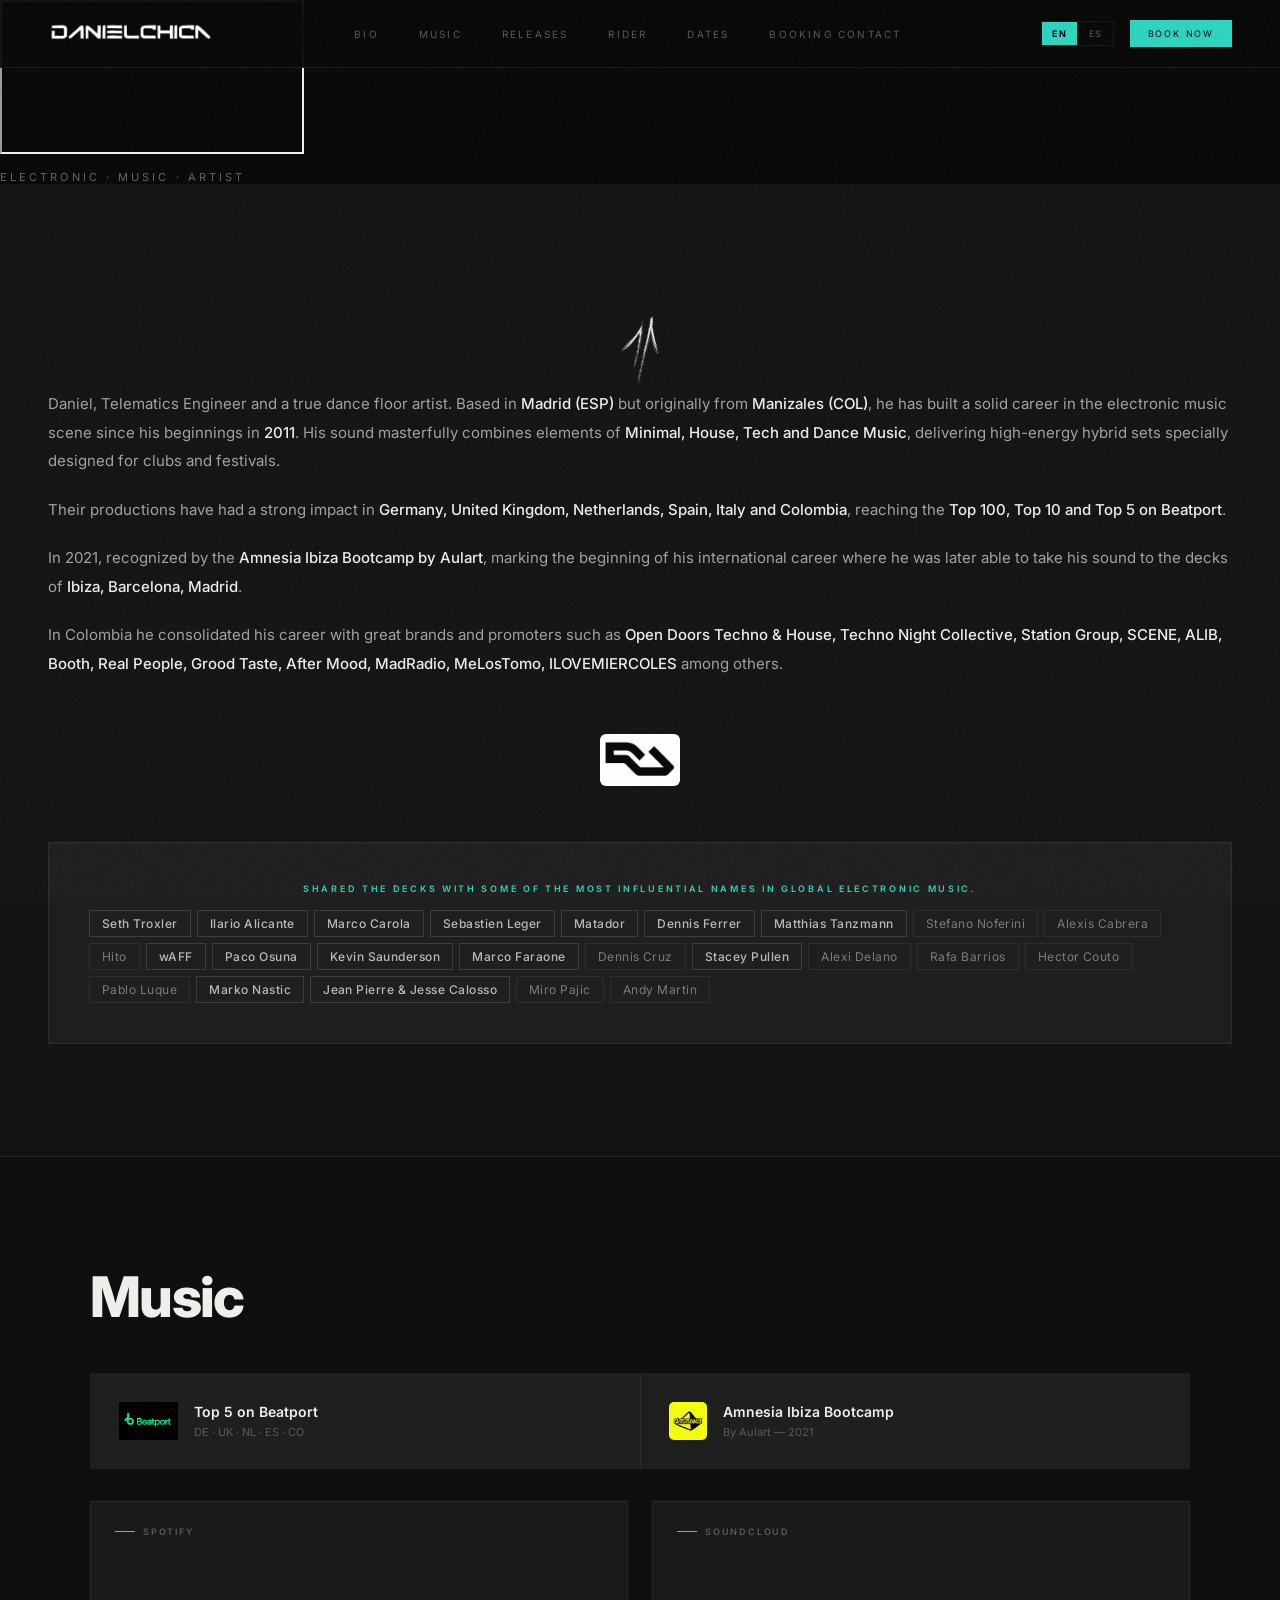
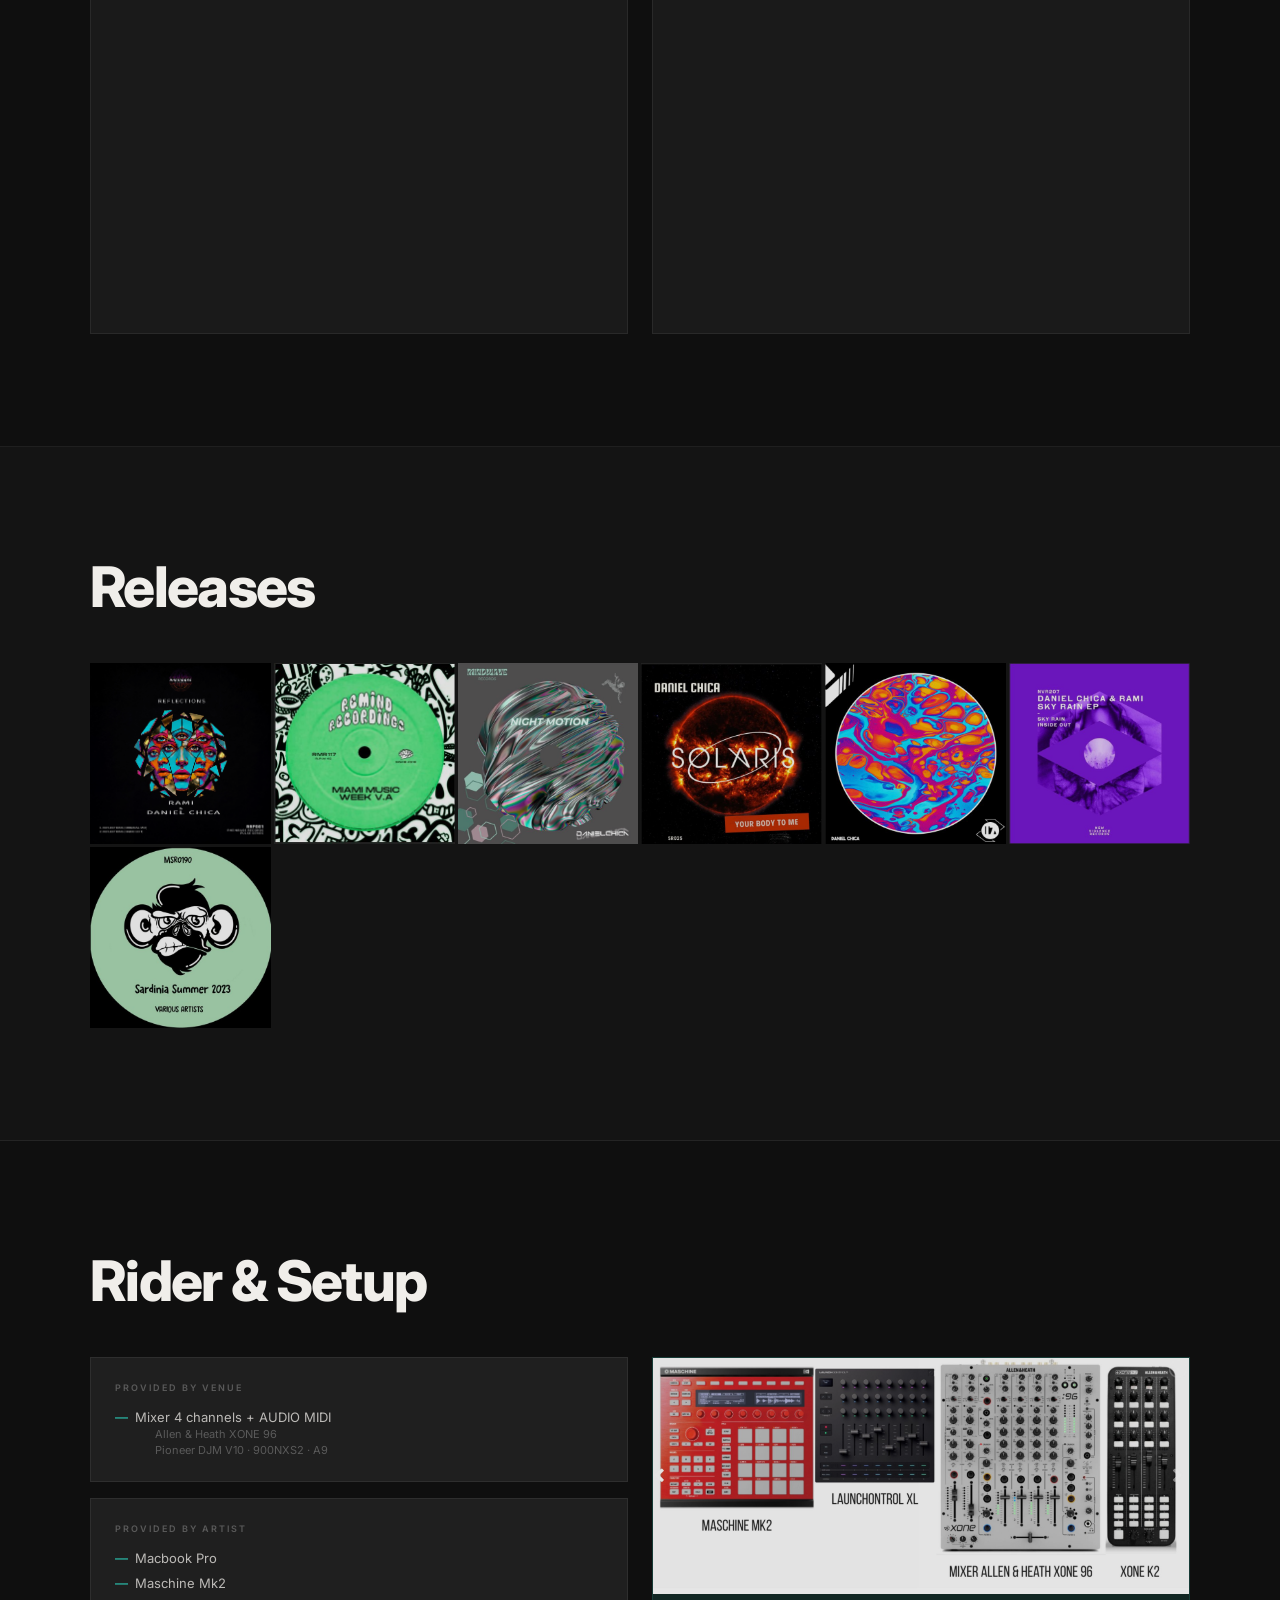
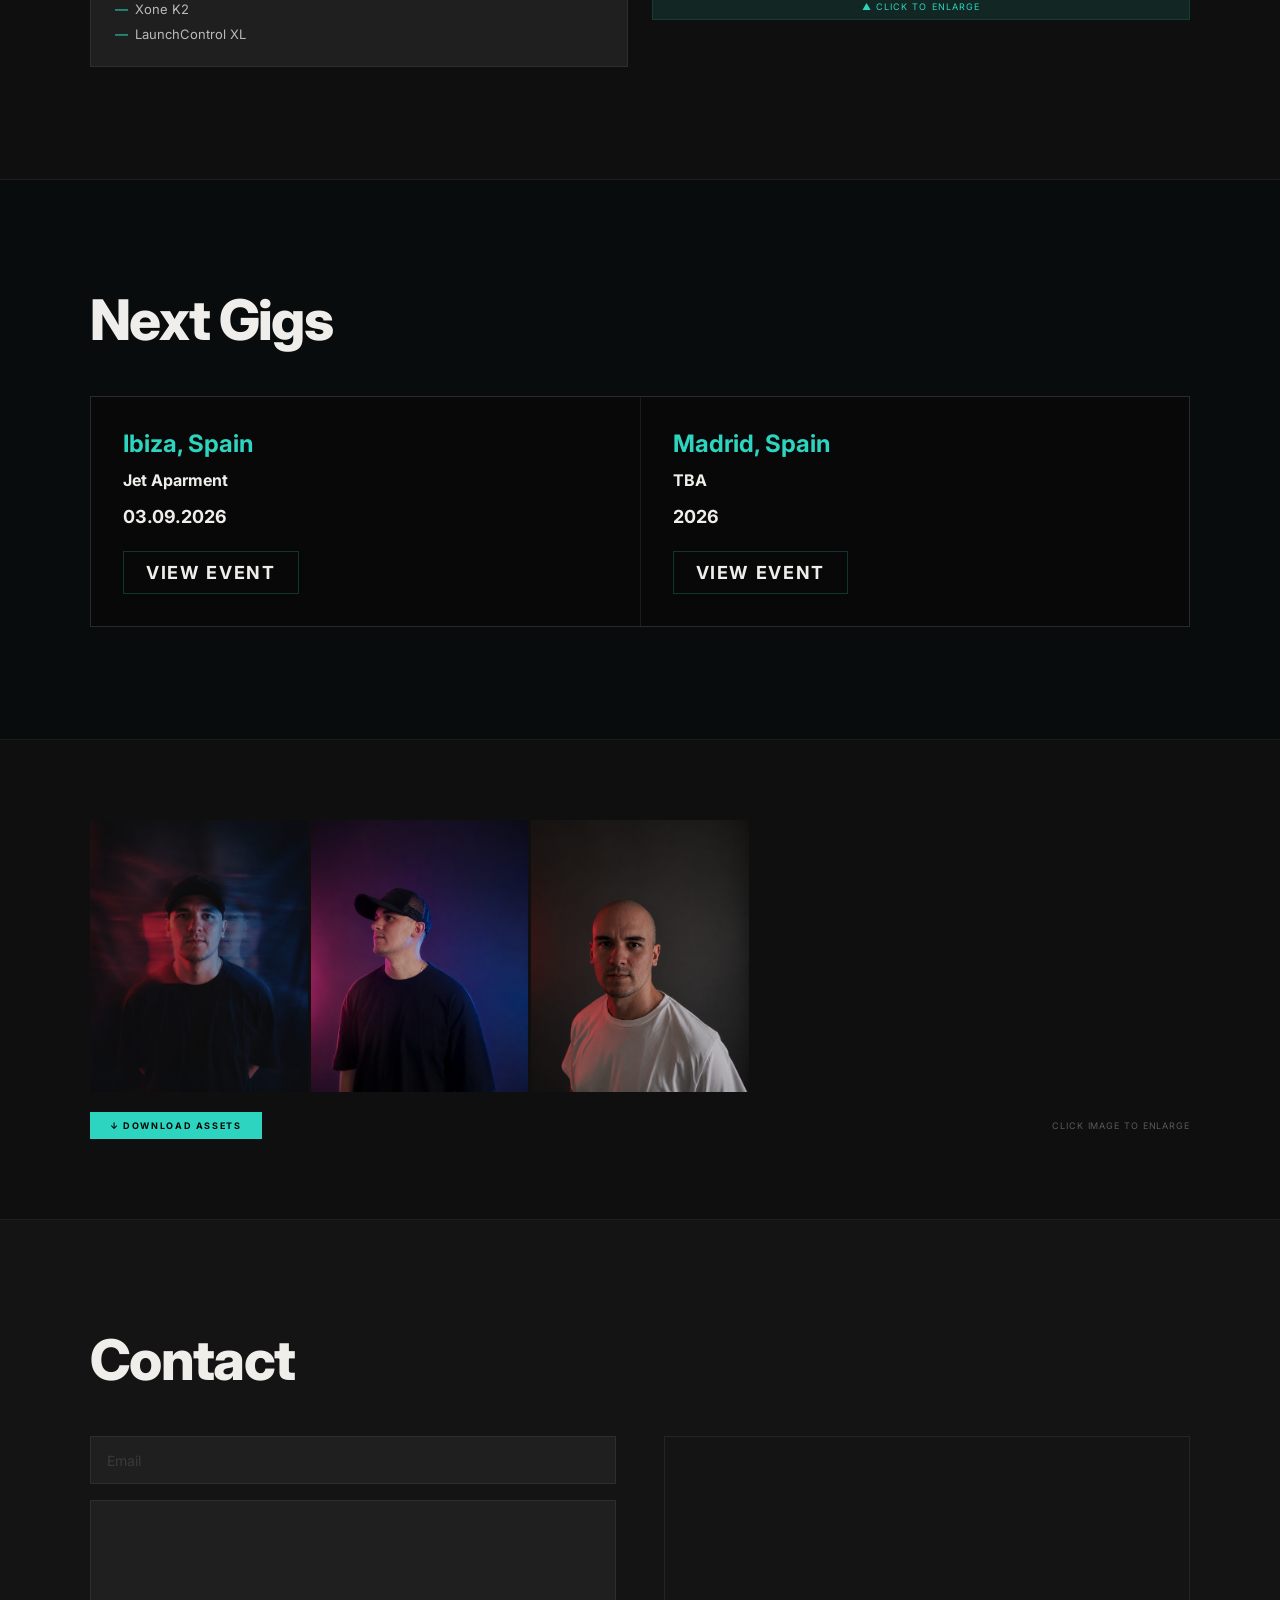
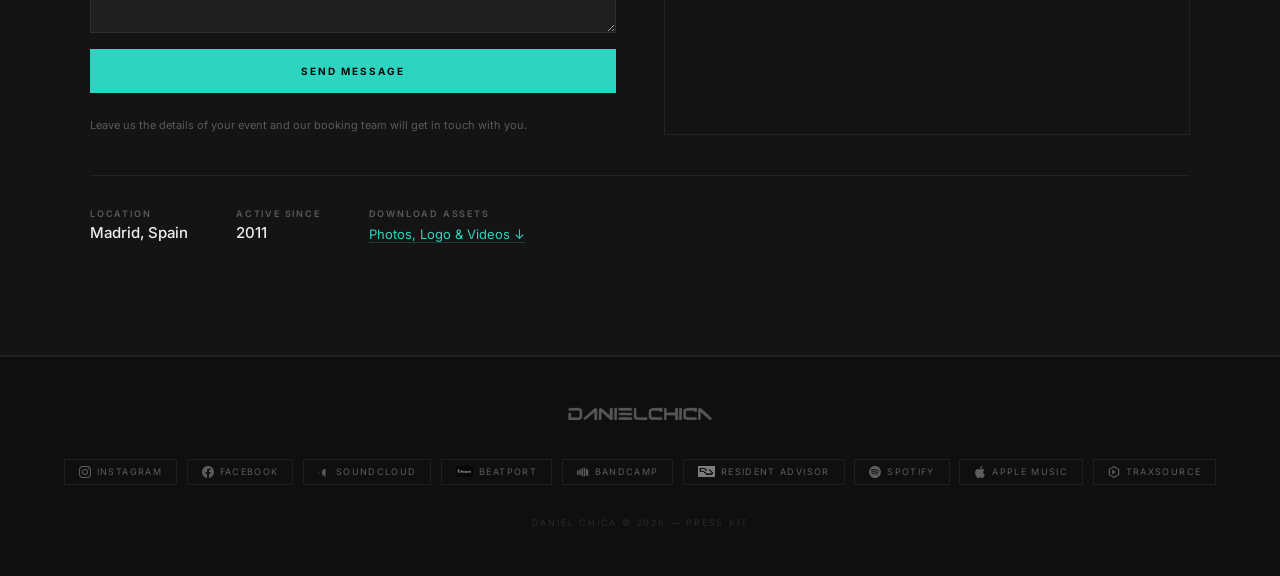
==== index.html @ e34b734c "Update index.html" ====
<!DOCTYPE html>
<html lang="en" data-lang="en">
<head>
<meta charset="UTF-8">
<meta name="viewport" content="width=device-width, initial-scale=1.0">
<title>Daniel Chica · Press Kit 2026</title>
<link rel="icon" type="image/png" href="images/logos/favicon.png">
<link rel="stylesheet" href="assets/css/style.css">
<meta property="og:type" content="website">
<meta property="og:url" content="https://danielchicamusic.com">
<meta property="og:title" content="Daniel Chica — DJ & Producer · Press Kit 2026">
<meta property="og:description" content="Minimal, House, Tech & Dance Music. Based in Madrid. Top 5 Beatport.">
<meta property="og:image" content="https://danielchicamusic.com/images/preview.png">
<meta name="twitter:card" content="summary_large_image">
<meta name="twitter:image" content="https://danielchicamusic.com/images/preview.png">
<style>
/* LANG TOGGLE */
.lang-toggle { display:flex; align-items:center; gap:2px; border:1px solid var(--border); overflow:hidden; }
.lang-btn { font-size:9px; letter-spacing:0.15em; padding:6px 10px; cursor:pointer; background:transparent; border:none; color:var(--muted); font-family:inherit; transition:all .2s; }
.lang-btn.active { background:var(--teal); color:var(--black); font-weight:700; }
[data-lang="en"] [data-es], [data-lang="es"] [data-en] { display:none; }
[data-lang="en"] [data-en], [data-lang="es"] [data-es] { display:revert; }
</style>
</head>
<body>

<div class="cursor"></div>
<div class="cursor-ring"></div>
<div class="lb" id="lb" onclick="this.classList.remove('on')"><img id="lb-img" src="" alt=""></div>

<!-- NAV -->
<nav class="nav">
  <div class="nav-logo"><img src="images/logos/nombre.png" alt="Daniel Chica"></div>
  <div class="nav-links">
    <a href="#bio" data-en>Bio</a>
    <a href="#bio" data-es>Bio</a>
    <a href="#music" data-en>Music</a>
    <a href="#music" data-es>Música</a>
    <a href="#releases" data-en>Releases</a>
    <a href="#releases" data-es>Releases</a>
    <a href="#rider" data-en>Rider</a>
    <a href="#rider" data-es>Rider</a>
    <a href="#dates" data-en>Dates</a>
    <a href="#dates" data-es>Fechas</a>
    <a href="#booking" data-en>Booking Contact</a>
    <a href="#booking" data-es>Contacto</a>
  </div>
  <div style="display:flex;align-items:center;gap:1rem;">
    <div class="lang-toggle">
      <button class="lang-btn active" id="btn-en" onclick="setLang('en')">EN</button>
      <button class="lang-btn" id="btn-es" onclick="setLang('es')">ES</button>
    </div>
    <a href="#booking" class="nav-cta" data-en>Book Now</a>
    <a href="#booking" class="nav-cta" data-es>Reservar</a>
  </div>
</nav>

<!-- HERO 
<div class="hero">
  <div class="booking-video" style="min-height:200px;">
        <iframe src="https://www.youtube.com/embed/PieRwpfrokQ?autoplay=1&mute=1&loop=1&playlist=PieRwpfrokQ&rel=0&modestbranding=1&playsinline=1&controls=0" allowfullscreen allow="accelerometer;autoplay;clipboard-write;encrypted-media;gyroscope;picture-in-picture"></iframe>
      </div>
  <div class="hero-overlay"></div>
  <div class="hero-scroll"><span data-en>Scroll</span><span data-es>Bajar</span><div class="scroll-line"></div></div>
</div>-->
<div class="video-hero">
  <iframe src="https://www.youtube.com/embed/PieRwpfrokQ?autoplay=1&mute=1&loop=1&playlist=PieRwpfrokQ&rel=0&modestbranding=1&playsinline=1&color=white" allowfullscreen allow="accelerometer;autoplay;clipboard-write;encrypted-media;gyroscope;picture-in-picture"></iframe>
  <div class="video-overlay">
    <div class="hero-sub">ELECTRONIC &middot; Music &middot; Artist</div>
  </div>
</div>

<!-- BIO -->
<section>
      <center><br>
          <img class="hero-iso" src="images/logos/flecha.png" alt="">
      </center>
        <p class="bio-text reveal" data-en>Daniel, Telematics Engineer and a true dance floor artist. Based in <strong>Madrid (ESP)</strong> but originally from <strong>Manizales (COL)</strong>, he has built a solid career in the electronic music scene since his beginnings in <strong>2011</strong>. His sound masterfully combines elements of <strong>Minimal, House, Tech and Dance Music</strong>, delivering high-energy hybrid sets specially designed for clubs and festivals.</p>
        <p class="bio-text reveal" data-es>Daniel, Ingeniero en Telemática y un verdadero artista de pista de baile. Radicado en <strong>Madrid (ESP)</strong> pero originario de <strong>Manizales (COL)</strong>, ha construido una sólida carrera en la escena de la música electrónica desde sus inicios en <strong>2011</strong>. Su sonido combina magistralmente elementos de <strong>Minimal, House, Tech y Dance Music</strong>, ofreciendo sets híbridos de alta energía especialmente diseñados para clubs y festivales.</p>

        <p class="bio-text reveal" data-en>Their productions have had a strong impact in <strong>Germany, United Kingdom, Netherlands, Spain, Italy and Colombia</strong>, reaching the <strong>Top 100, Top 10 and Top 5 on Beatport</strong>.</p>
        <p class="bio-text reveal" data-es>Sus producciones han tenido un fuerte impacto en <strong>Alemania, Reino Unido, Países Bajos, España, Italia y Colombia</strong>, alcanzando el <strong>Top 100, Top 10 y Top 5 en Beatport</strong>.</p>

        <p class="bio-text reveal" data-en>In 2021, recognized by the <strong>Amnesia Ibiza Bootcamp by Aulart</strong>, marking the beginning of his international career where he was later able to take his sound to the decks of <strong>Ibiza, Barcelona, Madrid</strong>.</p>
        <p class="bio-text reveal" data-es>En 2021, reconocido por el <strong>Amnesia Ibiza Bootcamp by Aulart</strong>, marcando el inicio de su carrera internacional, donde posteriormente llevó su sonido a las cabinas de <strong>Ibiza, Barcelona y Madrid</strong>.</p>

        <p class="bio-text reveal" data-en>In Colombia he consolidated his career with great brands and promoters such as <strong>Open Doors Techno &amp; House, Techno Night Collective, Station Group, SCENE, ALIB, Booth, Real People, Grood Taste, After Mood, MadRadio, MeLosTomo, ILOVEMIERCOLES</strong> among others.</p>
        <p class="bio-text reveal" data-es>En Colombia consolidó su carrera con grandes marcas y promotores como <strong>Open Doors Techno &amp; House, Techno Night Collective, Station Group, SCENE, ALIB, Booth, Real People, Grood Taste, After Mood, MadRadio, MeLosTomo, ILOVEMIERCOLES</strong> entre otros.</p>

        <center>

          <div class="reveal" style="margin-top:2rem;">
          <a href="https://ra.co/dj/danielchica" target="_blank" class="ra-link">
            <img src="images/logos/ra.png" alt="Resident Advisor">
          </a>
        </div>

      </center>
        <div class="warmup-box reveal">
          <center><div class="section-tag" style="margin-bottom:1rem;" data-en>Shared the decks with some of the most influential names in global electronic music.</div>
          <div class="section-tag" style="margin-bottom:1rem;" data-es>Compartió las cabinas con algunos de los nombres más influyentes de la música electrónica mundial.</div></center>
          <div class="dj-grid" id="djs"></div>
        </div></section>


<!-- MUSIC -->
<section id="music">
  <div class="section-inner">
    <h2 class="section-title reveal" data-en>Music</h2>
    <h2 class="section-title reveal" data-es>Música</h2>

    <div class="ach-strip reveal">
          <div class="ach-item">
            <img class="ach-logo" src="images/logos/beatport.png" alt="Beatport">
            <div>
              <div class="ach-label" data-en>Top 5 on Beatport</div>
              <div class="ach-label" data-es>Top 5 en Beatport</div>
              <div class="ach-sub">DE · UK · NL · ES · CO</div>
            </div>
          </div>
          <div class="ach-item">
            <img class="ach-logo" src="images/logos/amnesia.png" alt="Amnesia" style="border-radius:5px;">
            <div>
              <div class="ach-label">Amnesia Ibiza Bootcamp</div>
              <div class="ach-sub">By Aulart — 2021</div>
            </div>
          </div>
        </div>

    <div class="music-grid reveal">
      <div class="music-player">
        <div class="music-platform">Spotify</div>
        <iframe style="border-radius:4px" src="https://open.spotify.com/embed/artist/24M7xbGJgCWW7D8yx6vPO6?utm_source=generator&theme=0" width="100%" height="352" frameBorder="0" allowfullscreen="" allow="autoplay;clipboard-write;encrypted-media;fullscreen;picture-in-picture" loading="lazy"></iframe>
      </div>
      <div class="music-player">
        <div class="music-platform">SoundCloud</div>
        <iframe width="100%" height="352" scrolling="no" frameborder="no" allow="autoplay" src="https://w.soundcloud.com/player/?url=https%3A//api.soundcloud.com/playlists/soundcloud%253Aplaylists%253A1619691775&color=%232dd4bf&auto_play=false&hide_related=false&show_comments=true&show_user=true&show_reposts=false&show_teaser=true"></iframe>
      </div>
    </div>
  </div>
</section>

<!-- RELEASES -->
<section id="releases">
  <div class="section-inner">
    <h2 class="section-title reveal">Releases</h2>
    <div class="releases-row reveal">
      <a class="rel-card" href="https://www.beatport.com/es/release/reflections/7114933" target="_blank">
        <div class="rel-cover"><img src="images/releases/reflections.jpg" alt="Reflections - Rami, Daniel Chica"></div>
        <div class="rel-overlay"><span class="rel-flag">🇩🇪</span><div class="rel-title">Reflections <br> Rami, Daniel Chica</div><div class="rel-label-name">Rheinbass Records</div><div class="rel-bp-link"><img src="images/logos/beatport.png" alt=""> Beatport ↗</div></div>
      </a>

      <a class="rel-card" href="https://www.beatport.com/es/track/west-coast/28364414" target="_blank">
        <div class="rel-cover"><img src="images/releases/remind.png" alt="Miami Music Week V.A"></div>
        <div class="rel-overlay"><span class="rel-flag">🇪🇸</span><div class="rel-title">Miami Music Week V.A</div><div class="rel-label-name">Remind Recordings</div><div class="rel-bp-link"><img src="images/logos/beatport.png" alt=""> Beatport ↗</div></div>
      </a>
      <a class="rel-card" href="https://www.beatport.com/es/release/night-motion/5031121" target="_blank">
        <div class="rel-cover"><img src="images/releases/mindwave.png" alt="Night Motion"></div>
        <div class="rel-overlay"><span class="rel-flag">🇳🇱</span><div class="rel-title">Night Motion</div><div class="rel-label-name">MindWave Records</div><div class="rel-bp-link"><img src="images/logos/beatport.png" alt=""> Beatport ↗</div></div>
      </a>
      <a class="rel-card" href="https://www.beatport.com/release/your-body-to-me/4813421" target="_blank">
        <div class="rel-cover"><img src="images/releases/solaris.png" alt="Your Body To Me"></div>
        <div class="rel-overlay"><span class="rel-flag">🇬🇧</span><div class="rel-title">Your Body To Me</div><div class="rel-label-name">Solaris Records</div><div class="rel-bp-link"><img src="images/logos/beatport.png" alt=""> Beatport ↗</div></div>
      </a>
      <a class="rel-card" href="https://www.beatport.com/es/release/deep-mind/4751262" target="_blank">
        <div class="rel-cover"><img src="images/releases/mk17.png" alt="Deep Mind"></div>
        <div class="rel-overlay"><span class="rel-flag">🇪🇸</span><div class="rel-title">Deep Mind</div><div class="rel-label-name">MK17 Records</div><div class="rel-bp-link"><img src="images/logos/beatport.png" alt=""> Beatport ↗</div></div>
      </a>
      <a class="rel-card" href="https://www.beatport.com/es/release/sky-rain-ep/4340119" target="_blank">
        <div class="rel-cover"><img src="images/releases/newviolence.png" alt="Sky Rain EP"></div>
        <div class="rel-overlay"><span class="rel-flag">🇬🇧</span><div class="rel-title">Sky Rain EP</div><div class="rel-label-name">New Violence Records</div><div class="rel-bp-link"><img src="images/logos/beatport.png" alt=""> Beatport ↗</div></div>
      </a>
      <a class="rel-card" href="https://www.beatport.com/es/track/dance-sexy-dance/17680387" target="_blank">
        <div class="rel-cover"><img src="images/releases/monkeystereo.png" alt="Sardinia Summer 2023"></div>
        <div class="rel-overlay"><span class="rel-flag">🇮🇹</span><div class="rel-title">Sardinia Summer 2023</div><div class="rel-label-name">Monkey Stereo Records</div><div class="rel-bp-link"><img src="images/logos/beatport.png" alt=""> Beatport ↗</div></div>
      </a>
    </div>
    <!-- 
    <div class="bc-label-tag reveal" style="margin-top:2rem;"><svg viewBox="0 0 24 24"><path d="M0 18.75l.008-9.38 3-1.72v9.38L0 18.75zm4.5-10.84l3-1.72v12.56l-3-1.72V7.91zm4.5-2.6l3-1.72v17.16l-3-1.72V5.31zm4.5-2.59l3 1.72v15.44l-3 1.72V2.72zm4.5 2.59l3 1.72v12.56l-3-1.72V5.31zm4.5 2.6V18.75l-3 1.72V7.91l3-1z"/></svg> Bandcamp Exclusive</div>
    <div class="bc-row reveal">
      <a class="rel-card" href="https://danielchicamusic.bandcamp.com/track/whisper-original-mix" target="_blank">
        <div class="rel-cover"><img src="images/releases/whisper.png" alt="Whisper"></div>
        <div class="rel-overlay"><div class="rel-title">Whisper (Original Mix)</div><div class="rel-label-name">Daniel Chica</div><div class="rel-bp-link" style="color:#1da0c3;"><svg viewBox="0 0 24 24"><path d="M0 18.75l.008-9.38 3-1.72v9.38L0 18.75zm4.5-10.84l3-1.72v12.56l-3-1.72V7.91zm4.5-2.6l3-1.72v17.16l-3-1.72V5.31zm4.5-2.59l3 1.72v15.44l-3 1.72V2.72zm4.5 2.59l3 1.72v12.56l-3-1.72V5.31zm4.5 2.6V18.75l-3 1.72V7.91l3-1z"/></svg> Bandcamp ↗</div></div>
      </a>
      <a class="rel-card" href="https://danielchicamusic.bandcamp.com/track/ritual-drift" target="_blank">
        <div class="rel-cover"><img src="images/releases/ritualdrift.png" alt="Ritual Drift"></div>
        <div class="rel-overlay"><div class="rel-title">Ritual Drift</div><div class="rel-label-name">Daniel Chica</div><div class="rel-bp-link" style="color:#1da0c3;"><svg viewBox="0 0 24 24"><path d="M0 18.75l.008-9.38 3-1.72v9.38L0 18.75zm4.5-10.84l3-1.72v12.56l-3-1.72V7.91zm4.5-2.6l3-1.72v17.16l-3-1.72V5.31zm4.5-2.59l3 1.72v15.44l-3 1.72V2.72zm4.5 2.59l3 1.72v12.56l-3-1.72V5.31zm4.5 2.6V18.75l-3 1.72V7.91l3-1z"/></svg> Bandcamp ↗</div></div>
      </a>
    </div>
  </div>-->
</section>

<!-- RIDER -->
<section id="rider">
  <div class="section-inner">
    <h2 class="section-title reveal" data-en>Rider & Setup</h2>
    <h2 class="section-title reveal" data-es>Equipamiento</h2>
    <div class="rider-layout reveal">
      <div class="rider-cols">
        <div class="rider-card">
          <div class="rider-card-title" data-en>Provided by venue</div>
          <div class="rider-card-title" data-es>Proporcionado por el venue</div>
          <ul class="rider-list">
            <li>Mixer 4 channels + AUDIO MIDI<div class="rider-note">Allen &amp; Heath XONE 96</div><div class="rider-note">Pioneer DJM V10 &middot; 900NXS2 &middot; A9</div></li>
          </ul>
        </div>
        <div class="rider-card">
          <div class="rider-card-title" data-en>Provided by artist</div>
          <div class="rider-card-title" data-es>Proporcionado por el artista</div>
          <ul class="rider-list">
            <li>Macbook Pro</li><li>Maschine Mk2</li><li>Xone K2</li><li>LaunchControl XL</li>
          </ul>
        </div>
      </div>
      <div class="rider-img-wrap" onclick="openLb('images/rider.png')">
        <img src="images/rider.png" alt="Technical Rider">
        <div class="rider-hint" data-en>&#9650; Click to enlarge</div>
        <div class="rider-hint" data-es>&#9650; Click para ampliar</div>
      </div>
    </div>
  </div>
</section>

<!-- UPCOMING DATES -->
<!-- NEXT EVENTS -->
<section id="dates" style="background:rgba(45,212,191,0.02);">
  <div class="section-inner">
    <h2 class="section-title" data-en>Next Gigs</h2>
    <h2 class="section-title" data-es>Próximos Eventos</h2>

    <div class="events-grid">

      <!-- Evento 1 -->
      <div class="event-card">
        <h3>Ibiza, Spain</h3>
        <h4>Jet Aparment </h4>
        <span>03.09.2026</span>
        <a href="https://es.ra.co/dj/danielchica" target="_blank" class="event-btn">
          <span data-en>View Event</span>
          <span data-es>Ver más</span>
        </a>
      </div>
         <!-- Evento 2 -->
      <div class="event-card">
        <h3>Madrid, Spain</h3>
        <h4>TBA </h4>
        <span>2026</span>
        <a href="https://es.ra.co/dj/danielchica" target="_blank" class="event-btn">
          <span data-en>View Event</span>
          <span data-es>Ver más</span>
        </a>
      </div>
    </div>

  </div>
</section>

<!-- GALLERY -->
<section style="padding-top:5rem;padding-bottom:5rem;">
  <div class="section-inner">
    <div class="gallery-strip reveal" id="gallery-grid"></div>
    <div style="display:flex;justify-content:space-between;align-items:center;margin-top:1.25rem;" class="reveal">
      <a href="https://drive.google.com/drive/folders/1P6M6rJTELRHQN9VsRq4sX9GNBZLvd_pJ?usp=sharing" target="_blank" style="display:inline-flex;align-items:center;gap:8px;background:var(--teal);color:var(--black);padding:8px 20px;font-size:9px;font-weight:700;letter-spacing:0.18em;text-transform:uppercase;transition:opacity .2s;" onmouseover="this.style.opacity='.8'" onmouseout="this.style.opacity='1'">
        <span data-en>&#8595; Download Assets</span>
        <span data-es>&#8595; Descargar Assets</span>
      </a>
      <span style="font-size:9px;color:var(--muted);letter-spacing:0.1em;text-transform:uppercase;" data-en>Click image to enlarge</span>
      <span style="font-size:9px;color:var(--muted);letter-spacing:0.1em;text-transform:uppercase;" data-es>Click para ampliar</span>
    </div>
  </div>
</section>

<!-- BOOKING -->
<section id="booking">
  <div class="section-inner">
    <h2 class="section-title reveal" data-en>Contact</h2>
    <h2 class="section-title reveal" data-es>Contacto</h2>
    <div class="booking-grid reveal">
      <form class="booking-form" action="https://formspree.io/f/mdalbkwv" method="POST">
        <input class="finput" type="email" name="email" placeholder="Email">
        <textarea class="finput" name="message" rows="6" id="booking-placeholder"></textarea>
        <button type="submit" class="fsubmit" data-en>Send Message</button>
        <button type="submit" class="fsubmit" data-es>Enviar Mensaje</button>
        <p style="font-size:11px;color:var(--muted);margin-top:0.5rem;line-height:1.6;" data-en>Leave us the details of your event and our booking team will get in touch with you.</p>
        <p style="font-size:11px;color:var(--muted);margin-top:0.5rem;line-height:1.6;" data-es>Déjanos los detalles de tu evento y nuestro equipo de booking se pondrá en contacto contigo.</p>
      </form>
      <div class="booking-video" style="min-height:200px;">
        <iframe src="https://www.youtube.com/embed/X3FoLWLYGcw?autoplay=1&mute=1&loop=1&playlist=X3FoLWLYGcw&rel=0&modestbranding=1&playsinline=1" allowfullscreen allow="accelerometer;autoplay;clipboard-write;encrypted-media;gyroscope;picture-in-picture"></iframe>
      </div>
    </div>
    <div class="booking-info-row reveal">
      <div>
        <div class="binfo-label" data-en>Location</div>
        <div class="binfo-label" data-es>Ubicación</div>
        <div class="binfo-val">Madrid, Spain</div>
      </div>
      <div>
        <div class="binfo-label" data-en>Active since</div>
        <div class="binfo-label" data-es>Activo desde</div>
        <div class="binfo-val">2011</div>
      </div>
      <div>
        <div class="binfo-label" data-en>Download assets</div>
        <div class="binfo-label" data-es>Descargar assets</div>
        <a href="https://drive.google.com/drive/folders/1P6M6rJTELRHQN9VsRq4sX9GNBZLvd_pJ?usp=sharing" target="_blank" style="color:var(--teal);font-size:13px;border-bottom:1px solid var(--teal-border);">
          <span data-en>Photos, Logo &amp; Videos ↓</span>
          <span data-es>Fotos, Logo y Videos ↓</span>
        </a>
      </div>
    </div>
  </div>
</section>

<!-- FOOTER -->
<footer class="footer">
  <div class="footer-wordmark"><img src="images/logos/nombre.png" alt="Daniel Chica"></div>
  <div class="footer-socials">
    <a class="fsoc" href="https://www.instagram.com/danielchica.music" target="_blank"><svg viewBox="0 0 24 24"><path d="M12 2.163c3.204 0 3.584.012 4.85.07 3.252.148 4.771 1.691 4.919 4.919.058 1.265.069 1.645.069 4.849 0 3.205-.012 3.584-.069 4.849-.149 3.225-1.664 4.771-4.919 4.919-1.266.058-1.644.07-4.85.07-3.204 0-3.584-.012-4.849-.07-3.26-.149-4.771-1.699-4.919-4.92-.058-1.265-.07-1.644-.07-4.849 0-3.204.013-3.583.07-4.849.149-3.227 1.664-4.771 4.919-4.919 1.266-.057 1.645-.069 4.849-.069zm0-2.163c-3.259 0-3.667.014-4.947.072-4.358.2-6.78 2.618-6.98 6.98-.059 1.281-.073 1.689-.073 4.948 0 3.259.014 3.668.072 4.948.2 4.358 2.618 6.78 6.98 6.98 1.281.058 1.689.072 4.948.072 3.259 0 3.668-.014 4.948-.072 4.354-.2 6.782-2.618 6.979-6.98.059-1.28.073-1.689.073-4.948 0-3.259-.014-3.667-.072-4.947-.196-4.354-2.617-6.78-6.979-6.98-1.281-.059-1.69-.073-4.949-.073zm0 5.838c-3.403 0-6.162 2.759-6.162 6.162s2.759 6.163 6.162 6.163 6.162-2.759 6.162-6.163c0-3.403-2.759-6.162-6.162-6.162zm0 10.162c-2.209 0-4-1.79-4-4 0-2.209 1.791-4 4-4s4 1.791 4 4c0 2.21-1.791 4-4 4zm6.406-11.845c-.796 0-1.441.645-1.441 1.44s.645 1.44 1.441 1.44c.795 0 1.439-.645 1.439-1.44s-.644-1.44-1.439-1.44z"/></svg> Instagram</a>
    <a class="fsoc" href="https://www.facebook.com/danielchica.music/" target="_blank"><svg viewBox="0 0 24 24"><path d="M24 12.073c0-6.627-5.373-12-12-12s-12 5.373-12 12c0 5.99 4.388 10.954 10.125 11.854v-8.385H7.078v-3.47h3.047V9.43c0-3.007 1.792-4.669 4.533-4.669 1.312 0 2.686.235 2.686.235v2.953H15.83c-1.491 0-1.956.925-1.956 1.874v2.25h3.328l-.532 3.47h-2.796v8.385C19.612 23.027 24 18.062 24 12.073z"/></svg> Facebook</a>
    <a class="fsoc" href="https://soundcloud.com/danielchicamusic" target="_blank"><svg viewBox="0 0 24 24"><path d="M1.175 12.225c-.015 0-.023.01-.023.025l-.323 2.452.323 2.41c0 .016.008.025.023.025.014 0 .022-.009.027-.025l.366-2.41-.366-2.452c-.005-.016-.013-.025-.027-.025zm.887-.958c-.02 0-.031.014-.031.032l-.412 3.41.412 3.37c0 .018.011.03.031.03.018 0 .03-.012.03-.03l.467-3.37-.467-3.41c0-.018-.012-.032-.03-.032zm6.538 9.67c.038 0 .07-.033.07-.07l.955-5.26-.955-5.31c0-.038-.032-.07-.07-.07-.039 0-.07.032-.07.07l-.862 5.31.862 5.26c0 .037.031.07.07.07zm4.5.697c.61 0 1.205-.12 1.75-.34.167-.067.217-.24.217-.39V6.5c0-.156-.1-.292-.255-.336-.43-.13-.89-.2-1.37-.2-2.486 0-4.5 2.015-4.5 4.5v5.278c0 .154.1.29.252.336.41.127.85.197 1.307.197z"/></svg> SoundCloud</a>
    <a class="fsoc" href="https://www.beatport.com/artist/daniel-chica/797954" target="_blank"><img src="images/logos/beatport.png" alt="Beatport"> Beatport</a>
    <a class="fsoc" href="https://danielchicamusic.bandcamp.com/" target="_blank"><svg viewBox="0 0 24 24"><path d="M0 18.75l.008-9.38 3-1.72v9.38L0 18.75zm4.5-10.84l3-1.72v12.56l-3-1.72V7.91zm4.5-2.6l3-1.72v17.16l-3-1.72V5.31zm4.5-2.59l3 1.72v15.44l-3 1.72V2.72zm4.5 2.59l3 1.72v12.56l-3-1.72V5.31zm4.5 2.6V18.75l-3 1.72V7.91l3-1z"/></svg> Bandcamp</a>
    <a class="fsoc" href="https://es.ra.co/dj/danielchica" target="_blank"><img src="images/logos/ra.png" alt="RA"> Resident Advisor</a>
    <a class="fsoc" href="https://open.spotify.com/intl-es/artist/24M7xbGJgCWW7D8yx6vPO6" target="_blank"><svg viewBox="0 0 24 24"><path d="M12 0C5.4 0 0 5.4 0 12s5.4 12 12 12 12-5.4 12-12S18.66 0 12 0zm5.521 17.34c-.24.359-.66.48-1.021.24-2.82-1.74-6.36-2.101-10.561-1.141-.418.122-.779-.179-.899-.539-.12-.421.18-.78.54-.9 4.56-1.021 8.52-.6 11.64 1.32.42.18.479.659.301 1.02zm1.44-3.3c-.301.42-.841.6-1.262.3-3.239-1.98-8.159-2.58-11.939-1.38-.479.12-1.02-.12-1.14-.6-.12-.48.12-1.021.6-1.141C9.6 9.9 15 10.561 18.72 12.84c.361.181.54.78.241 1.2zm.12-3.36C15.24 8.4 8.82 8.16 5.16 9.301c-.6.179-1.2-.181-1.38-.721-.18-.601.18-1.2.72-1.381 4.26-1.26 11.28-1.02 15.721 1.621.539.3.719 1.02.419 1.56-.299.421-1.02.599-1.559.3z"/></svg> Spotify</a>
    <a class="fsoc" href="https://music.apple.com/co/artist/daniel-chica/1475545811" target="_blank"><svg viewBox="0 0 24 24"><path d="M12.152 6.896c-.948 0-2.415-1.078-3.96-1.04-2.04.027-3.91 1.183-4.961 3.014-2.117 3.675-.546 9.103 1.519 12.09 1.013 1.454 2.208 3.09 3.792 3.039 1.52-.065 2.09-.987 3.935-.987 1.831 0 2.35.987 3.96.948 1.637-.026 2.676-1.48 3.676-2.948 1.156-1.688 1.636-3.325 1.662-3.415-.039-.013-3.182-1.221-3.22-4.857-.026-3.04 2.48-4.494 2.597-4.559-1.429-2.09-3.623-2.324-4.39-2.376-2-.156-3.675 1.09-4.61 1.09zM15.53 3.83c.843-1.012 1.4-2.427 1.245-3.83-1.207.052-2.662.805-3.532 1.818-.78.896-1.454 2.338-1.273 3.714 1.338.104 2.715-.688 3.559-1.701z"/></svg> Apple Music</a>
    <a class="fsoc" href="https://www.traxsource.com/artist/508176/daniel-chica" target="_blank"><svg viewBox="0 0 24 24"><path d="M12 0L1.5 6v12L12 24l10.5-6V6L12 0zm0 2.4l8.1 4.65v9.9L12 21.6l-8.1-4.65V7.05L12 2.4zM8.25 7.5v9l7.5-4.5-7.5-4.5z"/></svg> Traxsource</a>
  </div>
  <div class="footer-copy">Daniel Chica &copy; 2026 &mdash; Press Kit</div>
</footer>

<script src="assets/js/main.js"></script>
<script>
function setLang(lang) {
  document.documentElement.setAttribute('data-lang', lang);
  document.getElementById('btn-en').classList.toggle('active', lang==='en');
  document.getElementById('btn-es').classList.toggle('active', lang==='es');
  // Update textarea placeholder
  const ph = document.getElementById('booking-placeholder');
  if(ph) ph.placeholder = lang==='en'
    ? 'City, event name, date, venue, expected attendance, set duration...'
    : 'Ciudad, nombre del evento, fecha, venue, asistencia esperada, duración del set...';
  localStorage.setItem('dc-lang', lang);
}
// Restore saved language
const saved = localStorage.getItem('dc-lang');
if(saved) setLang(saved);
</script>
</body>
</html>
---- assets/css/style.css ----
@import url('https://fonts.googleapis.com/css2?family=Inter:wght@300;400;500;600;700;800;900&family=Space+Mono&display=swap');

*, *::before, *::after { margin: 0; padding: 0; box-sizing: border-box; }

:root {
  --black: #080808;
  --smoke-1: #0f0f0f;
  --smoke-2: #141414;
  --smoke-3: #1a1a1a;
  --smoke-4: #1f1f1f;
  --smoke-5: #252525;
  --white: #f0eeea;
  --teal: #2dd4bf;
  --teal-dim: rgba(45,212,191,0.12);
  --teal-border: rgba(45,212,191,0.22);
  --muted: #5a5a5a;
  --muted2: #3a3a3a;
  --border: rgba(240,238,234,0.07);
  --border-sm: rgba(240,238,234,0.04);
}

html { scroll-behavior: smooth; }
body {
  font-family: 'Inter', sans-serif;
  background: var(--black);
  color: var(--white);
  overflow-x: hidden;
}
a { text-decoration: none; color: inherit; }

/* NOISE TEXTURE overlay - subtle grain on all sections */
body::before {
  content: '';
  position: fixed;
  inset: 0;
  background-image: url("data:image/svg+xml,%3Csvg viewBox='0 0 256 256' xmlns='http://www.w3.org/2000/svg'%3E%3Cfilter id='noise'%3E%3CfeTurbulence type='fractalNoise' baseFrequency='0.9' numOctaves='4' stitchTiles='stitch'/%3E%3C/filter%3E%3Crect width='100%25' height='100%25' filter='url(%23noise)' opacity='1'/%3E%3C/svg%3E");
  opacity: 0.028;
  pointer-events: none;
  z-index: 9998;
}

/* NAV */
.nav {
  position: fixed; top: 0; left: 0; right: 0; z-index: 1000;
  display: flex; justify-content: space-between; align-items: center;
  padding: 1.25rem 3rem;
  background: rgba(8,8,8,0.88);
  backdrop-filter: blur(24px);
  border-bottom: 1px solid var(--border);
  transition: all .3s;
}
.nav-logo img { height: 20px; width: auto; }
.nav-links { display: flex; gap: 2.5rem; }
.nav-links a { font-size: 10px; letter-spacing: 0.22em; text-transform: uppercase; color: var(--muted); transition: color .2s; }
.nav-links a:hover { color: var(--white); }
.nav-right { display: flex; align-items: center; gap: 1rem; }
.lang-toggle { display: flex; border: 1px solid var(--border); overflow: hidden; }
.lang-btn { font-size: 9px; letter-spacing: 0.15em; padding: 6px 10px; cursor: pointer; background: transparent; border: none; color: var(--muted); font-family: inherit; transition: all .2s; }
.lang-btn.active { background: var(--teal); color: var(--black); font-weight: 700; }
.nav-cta { font-size: 9px; letter-spacing: 0.2em; text-transform: uppercase; color: var(--black); background: var(--teal); padding: 8px 18px; transition: opacity .2s; }
.nav-cta:hover { opacity: 0.85; }
[data-lang="en"] [data-es], [data-lang="es"] [data-en] { display: none; }
[data-lang="en"] [data-en], [data-lang="es"] [data-es] { display: revert; }

/* HERO */
.hero { position: relative; width: 100%; height: 100vh; overflow: hidden; }
.hero-video { position: absolute; inset: 0; overflow: hidden; }
.hero-video{
    position:absolute;
    inset:0;
    display:flex;
    justify-content:center;
    align-items:center;
    overflow:hidden;
    background:#000;
}

.hero-video iframe{
    width:100%;
    aspect-ratio:16/9;
    height:auto;
    border:0;
}

.hero-overlay { position: absolute; inset: 0; background: linear-gradient(to top, rgba(8,8,8,1) 0%, rgba(8,8,8,0.5) 50%, rgba(8,8,8,0.15) 100%); }
.hero-content { position: absolute; bottom: 0; left: 0; right: 0; z-index: 2; padding: 4rem 3rem; display: flex; justify-content: space-between; align-items: flex-end; }
.hero-eyebrow { font-size: 10px; letter-spacing: 0.35em; text-transform: uppercase; color: var(--teal); margin-bottom: 1rem; }
.hero-name { display: flex; align-items: center; gap: 1.25rem; }
.hero-iso { height: 70px; width: auto; }
.hero-wordmark { height: 44px; width: auto; }
.hero-sub { font-size: 11px; letter-spacing: 0.28em; text-transform: uppercase; color: rgba(240,238,234,0.4); margin-top: 0.75rem; }
.hero-right { display: flex; gap: 3rem; text-align: right; }
.hstat-val { font-size: 2.4rem; font-weight: 800; letter-spacing: -0.03em; line-height: 1; }
.hstat-val span { color: var(--teal); }
.hstat-lbl { font-size: 9px; letter-spacing: 0.2em; text-transform: uppercase; color: rgba(240,238,234,0.3); margin-top: 4px; }
.hero-scroll { position: absolute; left: 3rem; top: 50%; transform: translateY(-50%); display: flex; flex-direction: column; align-items: center; gap: 8px; z-index: 2; }
.hero-scroll span { font-size: 8px; letter-spacing: 0.25em; text-transform: uppercase; color: rgba(240,238,234,0.25); writing-mode: vertical-rl; }
.scroll-line { width: 1px; height: 50px; background: linear-gradient(to bottom, var(--teal), transparent); animation: sline 2s ease-in-out infinite; }
@keyframes sline { 0%,100%{opacity:1} 50%{opacity:0.2} }

/* SECTIONS — alternating smoke backgrounds */
section { padding: 7rem 3rem; border-bottom: 1px solid var(--border); position: relative; }
section:nth-child(odd) { background: var(--smoke-1); }
section:nth-child(even) { background: var(--smoke-2); }
.section-alt { background: var(--smoke-3) !important; }
.section-inner { max-width: 1100px; margin: 0 auto; }
.section-tag { font-size: 9px; letter-spacing: 0.3em; text-transform: uppercase; color: var(--teal); display: flex; align-items: center; gap: 1rem; margin-bottom: 2.5rem; font-weight: 600; }
.section-tag::after { content: ''; flex: 1; height: 1px; background: var(--border); }
.section-title { font-size: clamp(2.2rem,4.5vw,3.5rem); font-weight: 800; letter-spacing: -0.03em; line-height: 1; margin-bottom: 3rem; }

/* SUBTLE DIAGONAL STRIPE on some sections */
.stripe-bg { background: repeating-linear-gradient(
  -45deg,
  transparent,
  transparent 40px,
  rgba(240,238,234,0.008) 40px,
  rgba(240,238,234,0.008) 41px
) !important; }

/* BIO */
.bio-grid { display: grid; grid-template-columns: 360px 1fr; gap: 5rem; align-items: start; }
.bio-photo { width: 100%; aspect-ratio: 3/4; overflow: hidden; position: sticky; top: 7rem; }
.bio-photo img { width: 100%; height: 100%; object-fit: cover; filter: grayscale(0.15); transition: filter .5s; }
.bio-photo:hover img { filter: grayscale(0); }
.bio-text { font-size: 15px; line-height: 1.9; color: rgba(240,238,234,0.65); margin-bottom: 1.25rem; }
.bio-text strong { color: var(--white); font-weight: 500; }
.ra-link { display: inline-flex; margin: 1.5rem 0; border-radius: 6px; overflow: hidden; transition: transform .2s, box-shadow .2s; animation: raPulse 3s ease-in-out infinite; }
.ra-link:hover { animation: none; transform: scale(1.05); box-shadow: 0 8px 30px rgba(255,50,50,0.25); }
@keyframes raPulse { 0%,100%{transform:scale(1)} 50%{transform:scale(1.03)} }
.ra-link img { height: 52px; width: auto; display: block; }

/* ACH */
.ach-strip { display: flex; border: 1px solid var(--border); margin: 2rem 0; }
.ach-item { flex: 1; padding: 1.75rem; display: flex; align-items: center; gap: 1rem; border-right: 1px solid var(--border); background: var(--smoke-4); }
.ach-item:last-child { border-right: none; }
.ach-logo { height: 38px; max-width: 68px; object-fit: contain; }
.ach-label { font-size: 14px; font-weight: 600; line-height: 1.3; }
.ach-sub { font-size: 11px; color: var(--muted); margin-top: 3px; }

/* WARMUP */
.warmup-box { background: var(--smoke-4); border: 1px solid var(--border); padding: 2.5rem; margin-top: 2rem; }
.warmup-intro { font-size: 15px; color: var(--muted); margin-bottom: 1.5rem; line-height: 1.7; }
.dj-grid { display: flex; flex-wrap: wrap; gap: 6px; }
.dj-tag { font-size: 12px; padding: 5px 12px; border: 1px solid var(--border); color: rgba(240,238,234,0.45); transition: all .2s; cursor: default; letter-spacing: 0.04em; }
.dj-tag:hover { border-color: var(--teal); color: var(--teal); background: var(--teal-dim); }
.dj-tag.ft { border-color: rgba(240,238,234,0.15); color: rgba(240,238,234,0.75); font-weight: 500; }

/* DATES */
/* UPCOMING DATES */

.events-grid{
    display:grid;
    grid-template-columns:repeat(auto-fit,minmax(300px,1fr));
    gap:1px;
    background:var(--border);
    border:1px solid var(--border);
    margin-top:1rem;
}

.event-card{
    background:var(--black);
    padding:2rem;
    display:flex;
    flex-direction:column;
    justify-content:space-between;
    transition:background .25s;
}

.event-card:hover{
    background:var(--card-bg);
}

.event-card h3{
    font-size:1.5rem;
    font-weight:700;
    color:var(--teal);
    margin-bottom:.75rem;
}

.event-card p{
    font-size:13px;
    color:var(--muted);
    margin:4px 0;
}

.event-card span{
    display:block;
    margin:1rem 0 1.5rem;
    font-size:18px;
    font-weight:700;
    color:var(--white);
}

.event-btn{
    display:inline-block;
    align-self:flex-start;
    padding:10px 22px;
    border:1px solid var(--teal-border);
    color:var(--teal);
    text-transform:uppercase;
    font-size:11px;
    letter-spacing:.15em;
    transition:.25s;
}

.event-btn:hover{
    background:var(--teal);
    color:var(--black);
}
.dates-contact { margin-top: 1.5rem; font-size: 12px; color: var(--muted); }
.dates-contact a { color: var(--teal-dark); border-bottom: 1px solid rgba(15,148,136,0.3); }

/* GALLERY */
.gallery-strip {
    display: grid;
    grid-template-columns: repeat(5, 1fr);
    gap: 3px;
}

.gallery-item {
    overflow: hidden;
    cursor: pointer;
    aspect-ratio: 4 / 5; /* Cambia a 1 si las quieres cuadradas */
}

.gallery-item img {
    width: 100%;
    height: 100%;
    object-fit: cover;
    display: block;
    filter: brightness(0.75) saturate(0.9);
    transition: filter .4s ease, transform .5s ease;
}

.gallery-item:hover img {
    filter: brightness(1) saturate(1);
    transform: scale(1.04);
}

@media (max-width: 900px) {
    .gallery-strip {
        grid-template-columns: repeat(3, 1fr);
    }
}

@media (max-width: 600px) {
    .gallery-strip {
        grid-template-columns: repeat(2, 1fr);
    }
}

/* RELEASES */
.releases-row { display: grid; grid-template-columns: repeat(6,1fr); gap: 3px; }
.bc-row { display: grid; grid-template-columns: repeat(6,1fr); gap: 3px; margin-top: 3px; }
.rel-card { position: relative; overflow: hidden; cursor: pointer; background: var(--smoke-3); }
.rel-cover { width: 100%; aspect-ratio: 1; overflow: hidden; }
.rel-cover img { width: 100%; height: 100%; object-fit: cover; display: block; transition: transform .4s; filter: brightness(0.88); }
.rel-card:hover .rel-cover img { transform: scale(1.08); filter: brightness(1); }
.rel-overlay { position: absolute; inset: 0; background: rgba(8,8,8,0.88); display: flex; flex-direction: column; justify-content: flex-end; padding: 0.75rem; opacity: 0; transition: opacity .3s; }
.rel-card:hover .rel-overlay { opacity: 1; }
.rel-title { font-size: 11px; font-weight: 600; color: var(--white); line-height: 1.2; }
.rel-label-name { font-size: 9px; color: rgba(240,238,234,0.4); margin-top: 3px; }
.rel-flag { font-size: 13px; position: absolute; top: 6px; right: 6px; }
.rel-bp-link { display: flex; align-items: center; gap: 4px; margin-top: 5px; font-size: 8px; letter-spacing: 0.1em; text-transform: uppercase; color: var(--teal); }
.rel-bp-link img { height: 7px; width: auto; }
.bc-label-tag { display: inline-flex; align-items: center; gap: 8px; font-size: 9px; letter-spacing: 0.2em; text-transform: uppercase; color: #1da0c3; border: 1px solid rgba(29,160,195,0.25); padding: 4px 12px; margin: 1.5rem 0 0.5rem; }

/* MUSIC */
.music-grid { display: grid; grid-template-columns: 1fr 1fr; gap: 1.5rem; }
.music-player { background: var(--smoke-3); border: 1px solid var(--border); padding: 1.5rem; }
.music-platform { font-size: 9px; letter-spacing: 0.2em; text-transform: uppercase; color: var(--muted); margin-bottom: 1rem; display: flex; align-items: center; gap: 0.5rem; font-weight: 600; }
.music-platform::before { content: ''; width: 20px; height: 1px; background: var(--teal); }

/* RIDER */
.rider-layout { display: grid; grid-template-columns: 1fr 1fr; gap: 1.5rem; align-items: start; }
.rider-cols { display: flex; flex-direction: column; gap: 1rem; }
.rider-card { padding: 1.5rem; border: 1px solid var(--border); background: var(--smoke-4); }
.rider-card-title { font-size: 9px; letter-spacing: 0.22em; text-transform: uppercase; color: var(--muted); margin-bottom: 1rem; font-weight: 600; }
.rider-list { list-style: none; display: flex; flex-direction: column; gap: 0.6rem; }
.rider-list li { font-size: 13px; color: rgba(240,238,234,0.75); padding-left: 1.25rem; position: relative; }
.rider-list li::before { content: '—'; color: var(--teal); position: absolute; left: 0; }
.rider-note { font-size: 11px; color: var(--muted); padding-left: 1.25rem; margin-top: 2px; }
.rider-img-wrap { cursor: pointer; border: 1px solid var(--teal-border); overflow: hidden; transition: border-color .2s; }
.rider-img-wrap:hover { border-color: var(--teal); }
.rider-img-wrap img { width: 100%; display: block; filter: brightness(0.9); }
.rider-hint { font-size: 9px; color: var(--teal); text-align: center; padding: 7px; letter-spacing: 0.12em; text-transform: uppercase; background: var(--teal-dim); }

/* BOOKING */
.booking-grid { display: grid; grid-template-columns: 1fr 1fr; gap: 3rem; align-items: stretch; }
.booking-form { display: flex; flex-direction: column; gap: 1rem; }
.finput { background: var(--smoke-4); border: 1px solid var(--border); padding: 0.9rem 1rem; font-size: 14px; color: var(--white); font-family: inherit; outline: none; width: 100%; transition: border-color .2s; resize: vertical; }
.finput:focus { border-color: var(--teal-border); }
.finput::placeholder { color: var(--muted2); }
.fsubmit { background: var(--teal); color: var(--black); border: none; padding: 1rem; font-size: 10px; font-weight: 700; letter-spacing: 0.2em; text-transform: uppercase; cursor: pointer; font-family: inherit; transition: opacity .2s; }
.fsubmit:hover { opacity: 0.85; }
.booking-video { position: relative; overflow: hidden; border: 1px solid var(--border); min-height: 300px; }
.booking-video iframe { position: absolute; inset: 0; width: 100%; height: 100%; border: none; }
.booking-info-row { display: flex; gap: 3rem; margin-top: 2.5rem; padding-top: 2rem; border-top: 1px solid var(--border); }
.binfo-label { font-size: 9px; letter-spacing: 0.2em; text-transform: uppercase; color: var(--muted); margin-bottom: 4px; font-weight: 600; }
.binfo-val { font-size: 15px; font-weight: 500; }

/* FOOTER */
.footer { background: var(--smoke-1); border-top: 1px solid var(--border); padding: 3rem; display: flex; flex-direction: column; align-items: center; gap: 2rem; }
.footer-wordmark img { height: 18px; width: auto; opacity: 0.3; }
.footer-socials { display: flex; flex-wrap: wrap; justify-content: center; gap: 0.6rem; }
.fsoc { display: inline-flex; align-items: center; gap: 6px; font-size: 9px; letter-spacing: 0.15em; text-transform: uppercase; color: rgba(240,238,234,0.35); padding: 6px 14px; border: 1px solid rgba(240,238,234,0.07); transition: all .2s; }
.fsoc:hover { color: var(--teal); border-color: var(--teal-border); }
.fsoc svg { width: 12px; height: 12px; fill: currentColor; flex-shrink: 0; }
.fsoc img { height: 11px; width: auto; filter: grayscale(1) brightness(2); opacity: 0.45; transition: all .2s; }
.fsoc:hover img { filter: grayscale(0) brightness(1); opacity: 1; }
.footer-copy { font-size: 9px; color: rgba(240,238,234,0.12); letter-spacing: 0.2em; text-transform: uppercase; }

/* LIGHTBOX */
.lb { display: none; position: fixed; inset: 0; background: rgba(0,0,0,0.96); z-index: 9999; align-items: center; justify-content: center; cursor: zoom-out; }
.lb.on { display: flex; }
.lb img { max-width: 90vw; max-height: 90vh; object-fit: contain; }

/* REVEAL */
.reveal { opacity: 0; transform: translateY(22px); transition: opacity .6s ease, transform .6s ease; }
.reveal.visible { opacity: 1; transform: translateY(0); }

/* RESPONSIVE */
@media(max-width: 900px) {
  .nav { padding: 1rem 1.5rem; }
  .nav-links { display: none; }
  section { padding: 4rem 1.5rem; }
  .hero-content { flex-direction: column; align-items: flex-start; gap: 2rem; padding: 2rem 1.5rem 3rem; }
  .hero-right { text-align: left; gap: 2rem; }
  .bio-grid { grid-template-columns: 1fr; }
  .bio-photo { position: static; aspect-ratio: 16/9; }
  .dates-grid { grid-template-columns: 1fr; }
  .gallery-strip { grid-template-columns: repeat(2,1fr); }
  .gallery-item:first-child { grid-column: span 2; }
  .releases-row, .bc-row { grid-template-columns: repeat(3,1fr); }
  .music-grid { grid-template-columns: 1fr; }
  .rider-layout, .booking-grid { grid-template-columns: 1fr; }
  .booking-video { aspect-ratio: 16/9; min-height: unset; }
  .ach-strip { flex-direction: column; }
  .booking-info-row { flex-direction: column; gap: 1rem; }
  .hero-scroll { display: none; }
}
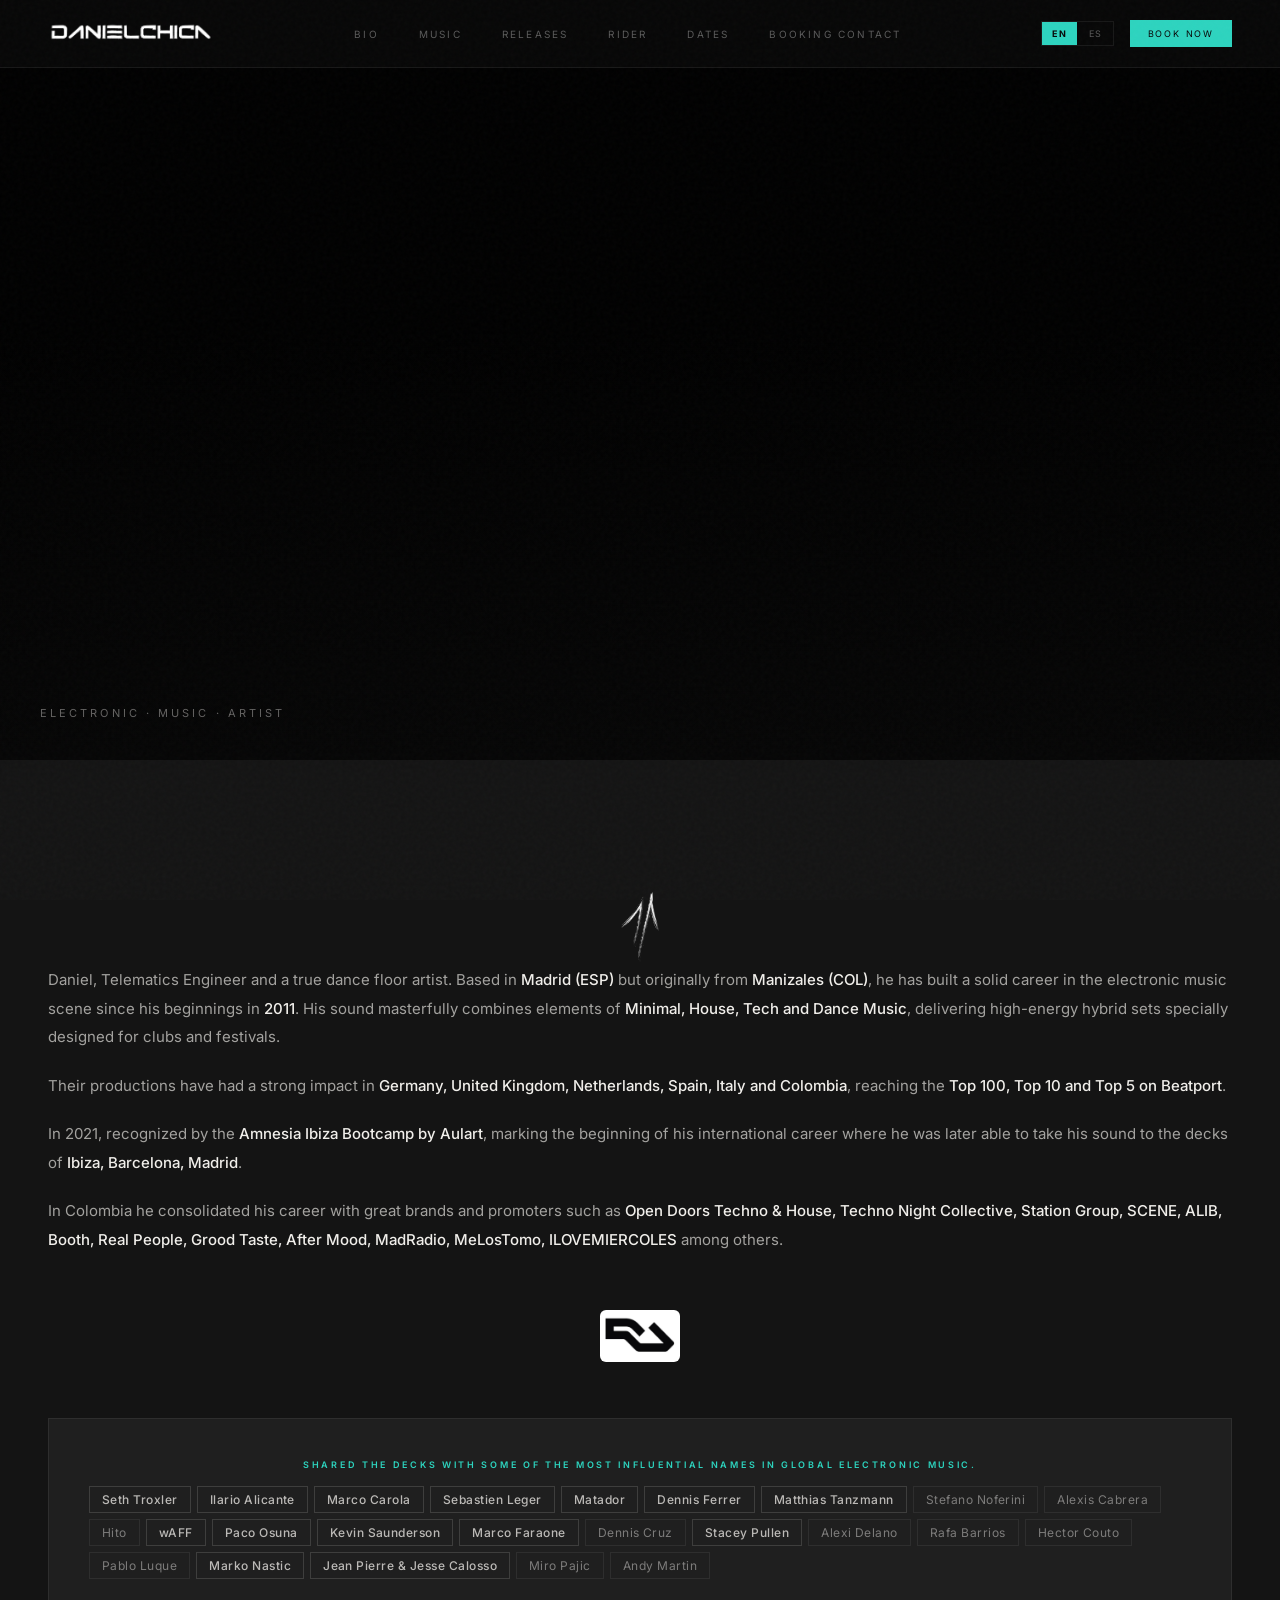
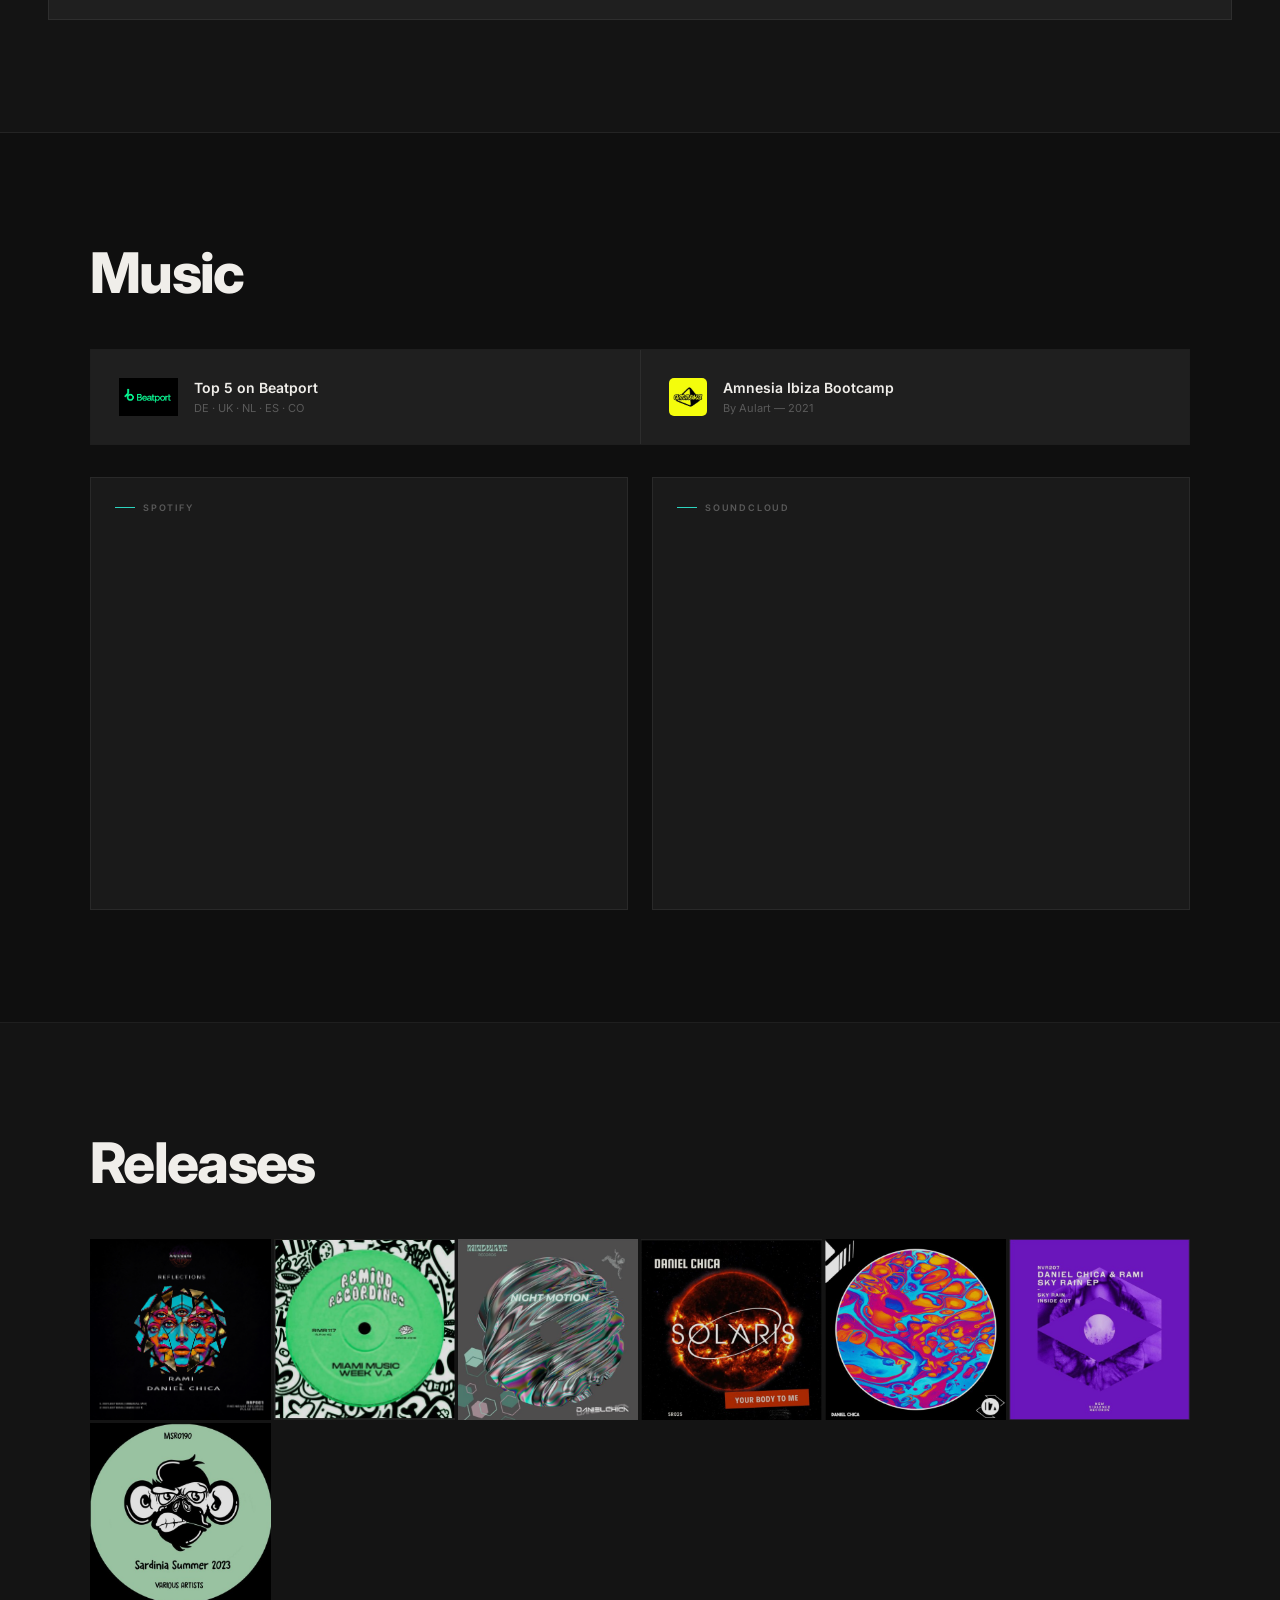
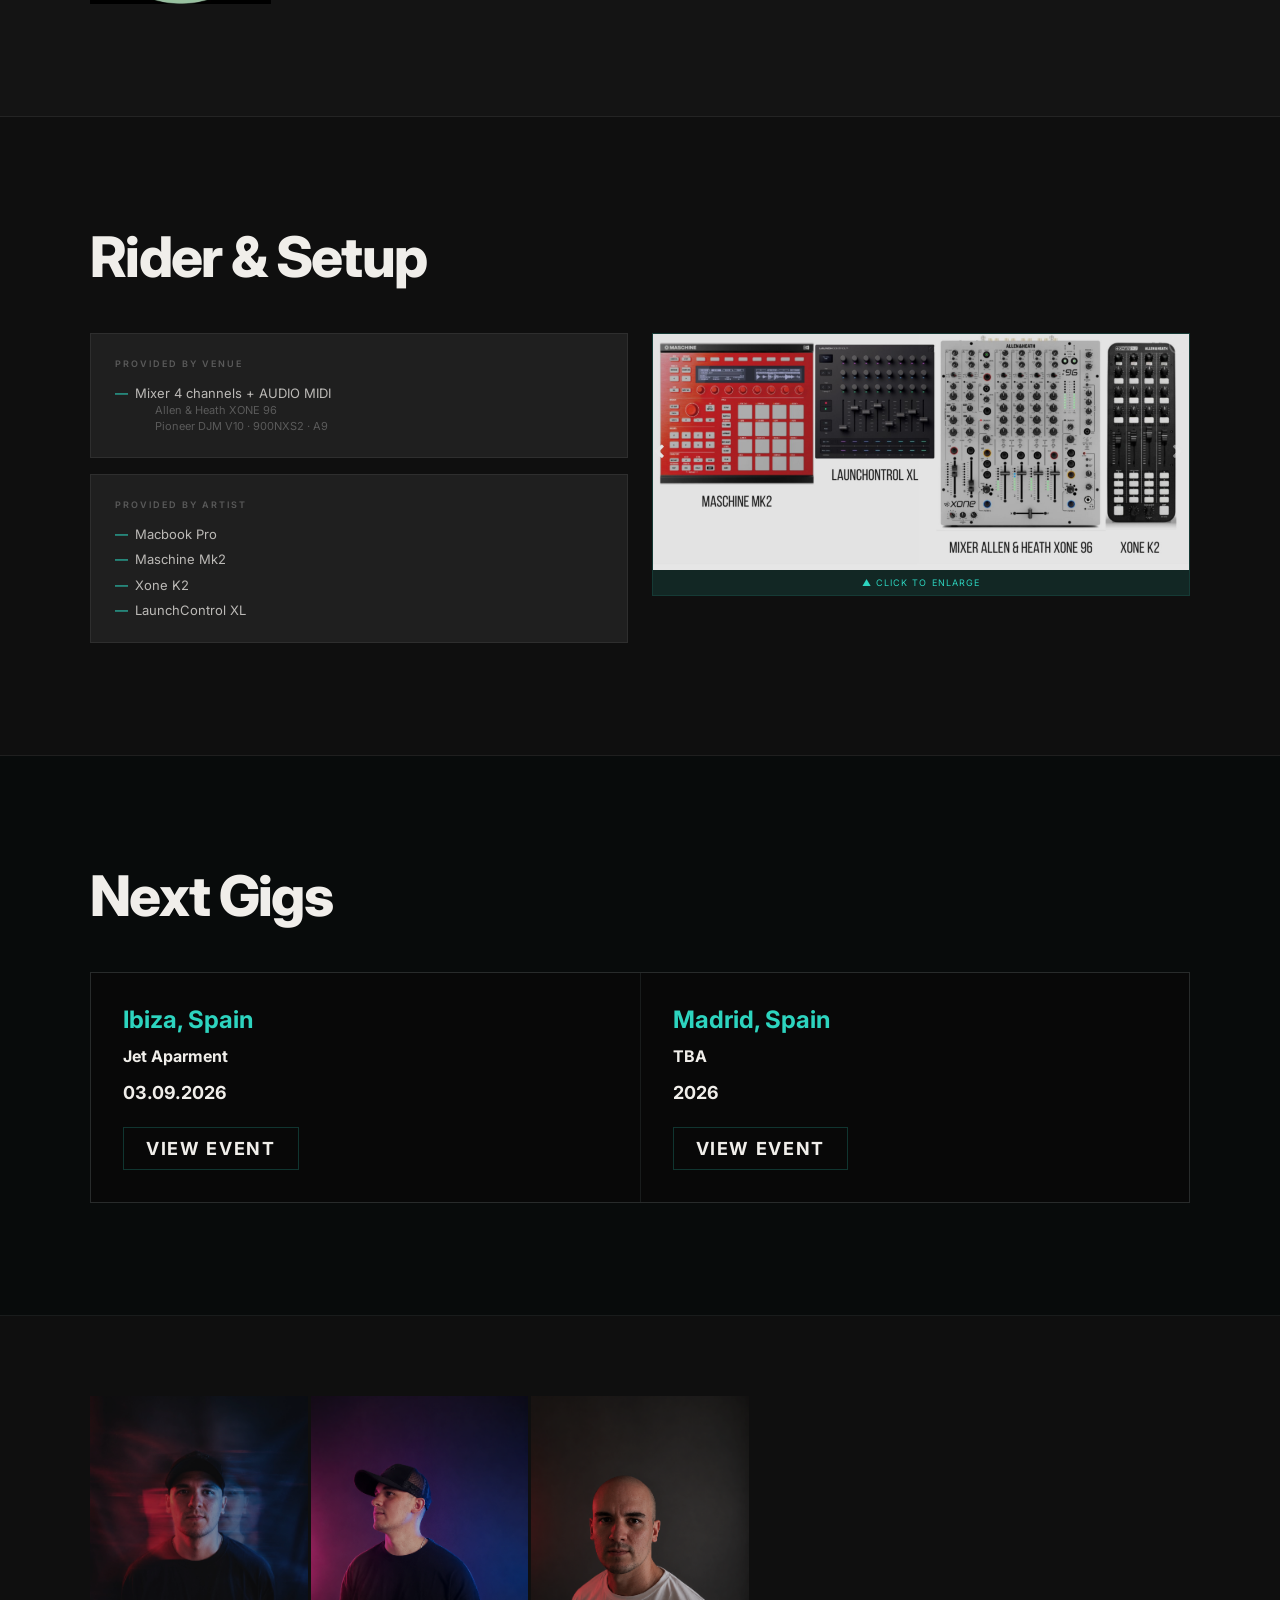
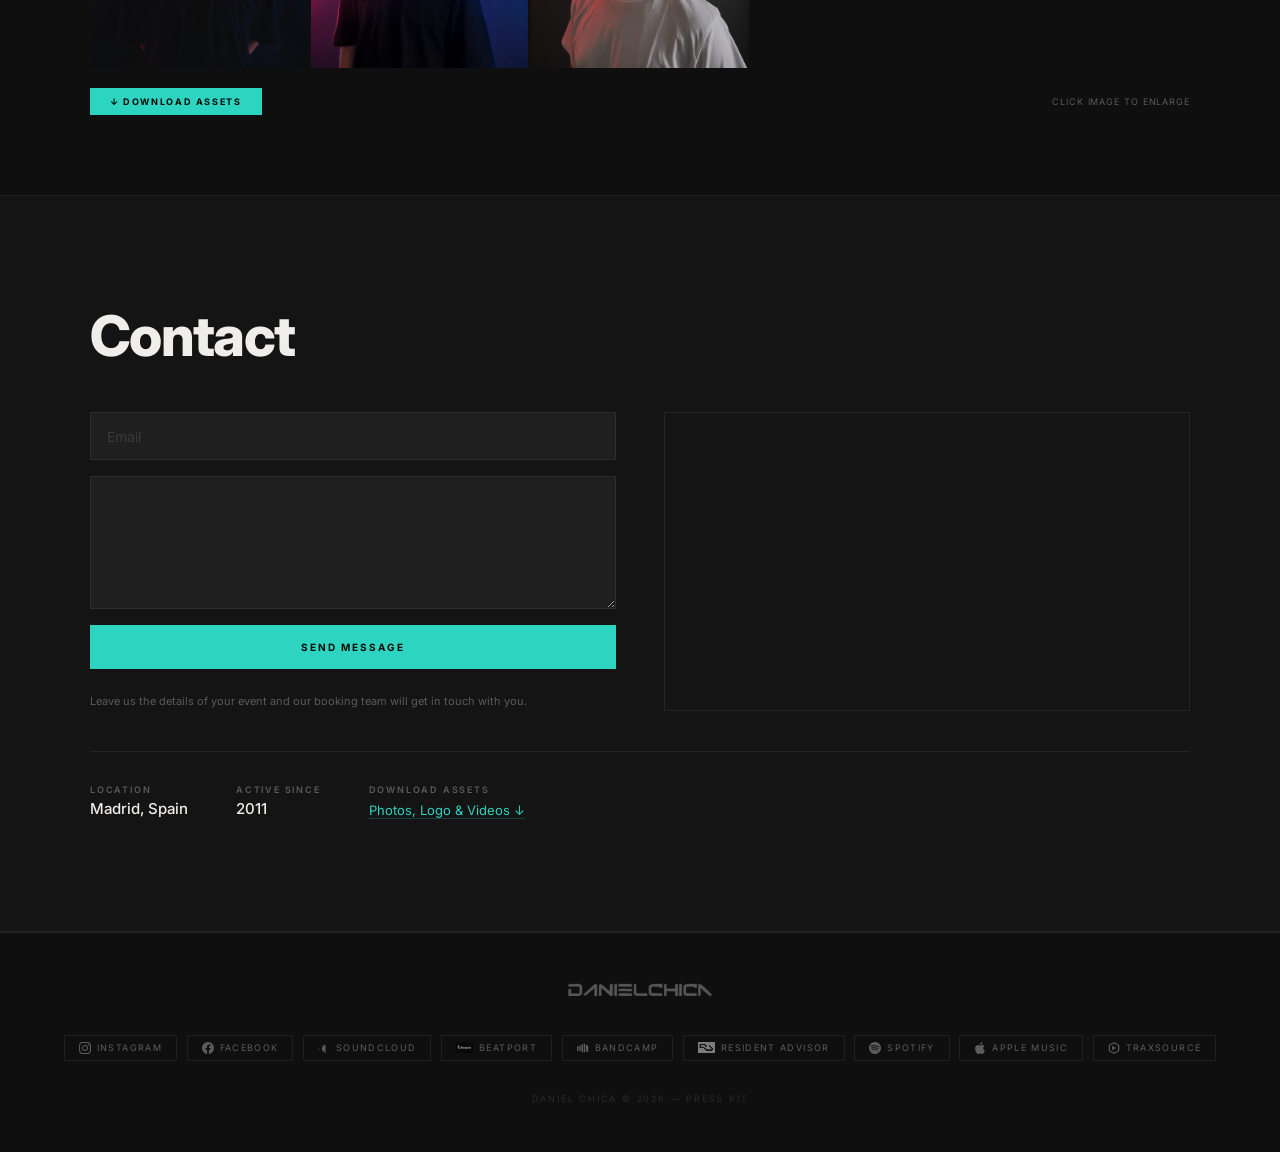
==== commit 40d8a294: "Update index.html" ====
--- a/index.html
+++ b/index.html
@@ -63,6 +63,7 @@
   <div class="hero-overlay"></div>
   <div class="hero-scroll"><span data-en>Scroll</span><span data-es>Bajar</span><div class="scroll-line"></div></div>
 </div>-->
+  <br><br>
 <div class="video-hero">
   <iframe src="https://www.youtube.com/embed/PieRwpfrokQ?autoplay=1&mute=1&loop=1&playlist=PieRwpfrokQ&rel=0&modestbranding=1&playsinline=1&color=white" allowfullscreen allow="accelerometer;autoplay;clipboard-write;encrypted-media;gyroscope;picture-in-picture"></iframe>
   <div class="video-overlay">
--- a/assets/css/style.css
+++ b/assets/css/style.css
@@ -63,25 +63,10 @@
 [data-lang="en"] [data-en], [data-lang="es"] [data-es] { display: revert; }
 
 /* HERO */
-.hero { position: relative; width: 100%; height: 100vh; overflow: hidden; }
-.hero-video { position: absolute; inset: 0; overflow: hidden; }
-.hero-video{
-    position:absolute;
-    inset:0;
-    display:flex;
-    justify-content:center;
-    align-items:center;
-    overflow:hidden;
-    background:#000;
-}
-
-.hero-video iframe{
-    width:100%;
-    aspect-ratio:16/9;
-    height:auto;
-    border:0;
-}
-
+.video-hero{position:relative;width:100%;aspect-ratio:16/9;background:#000;overflow:hidden;}
+.video-hero iframe{position:absolute;inset:0;width:100%;height:100%;border:none;}
+.video-overlay{position:absolute;inset:0;background:linear-gradient(to top,rgba(6,6,6,1) 0%,rgba(6,6,6,0.4) 45%,transparent 70%);pointer-events:none;display:flex;flex-direction:column;justify-content:flex-end;padding:3rem 2.5rem 2.5rem;}
+.hero-brand{display:flex;align-items:center;gap:1.5rem;margin-bottom:0.85rem;}
 .hero-overlay { position: absolute; inset: 0; background: linear-gradient(to top, rgba(8,8,8,1) 0%, rgba(8,8,8,0.5) 50%, rgba(8,8,8,0.15) 100%); }
 .hero-content { position: absolute; bottom: 0; left: 0; right: 0; z-index: 2; padding: 4rem 3rem; display: flex; justify-content: space-between; align-items: flex-end; }
 .hero-eyebrow { font-size: 10px; letter-spacing: 0.35em; text-transform: uppercase; color: var(--teal); margin-bottom: 1rem; }
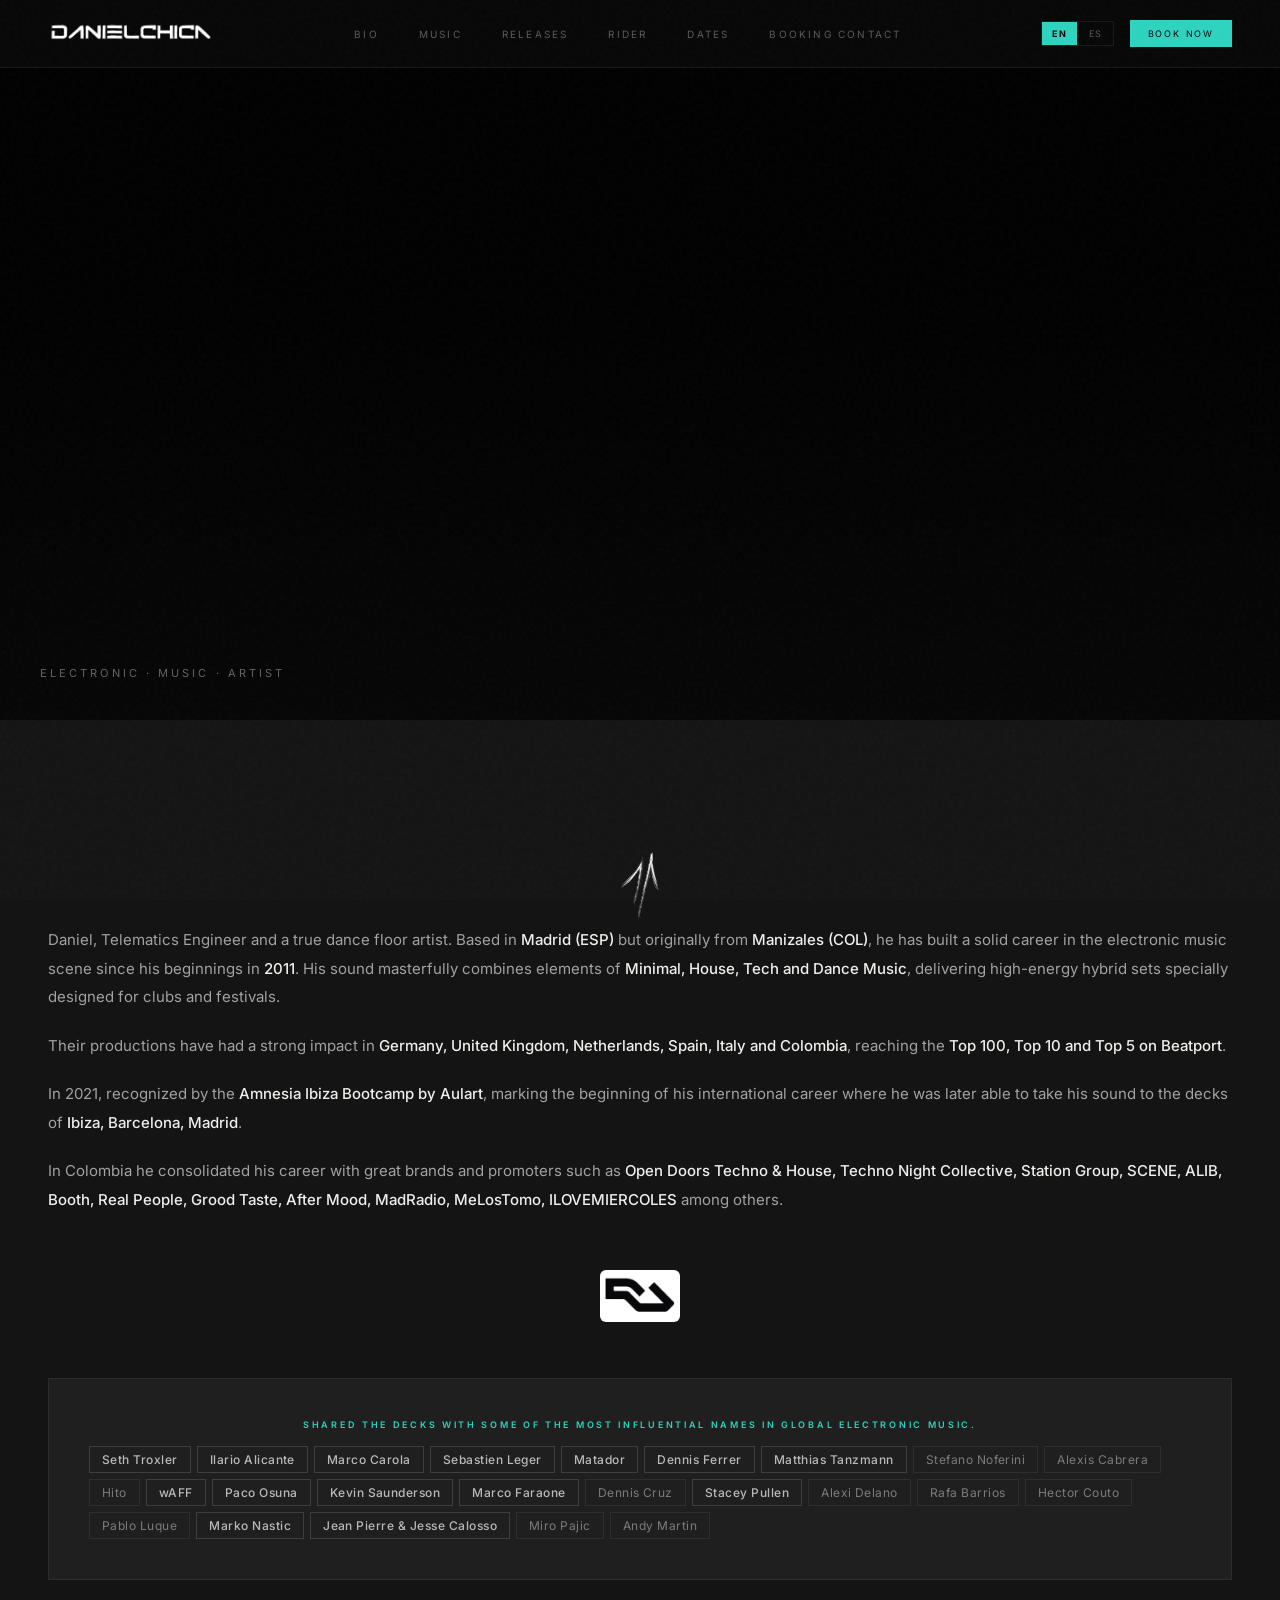
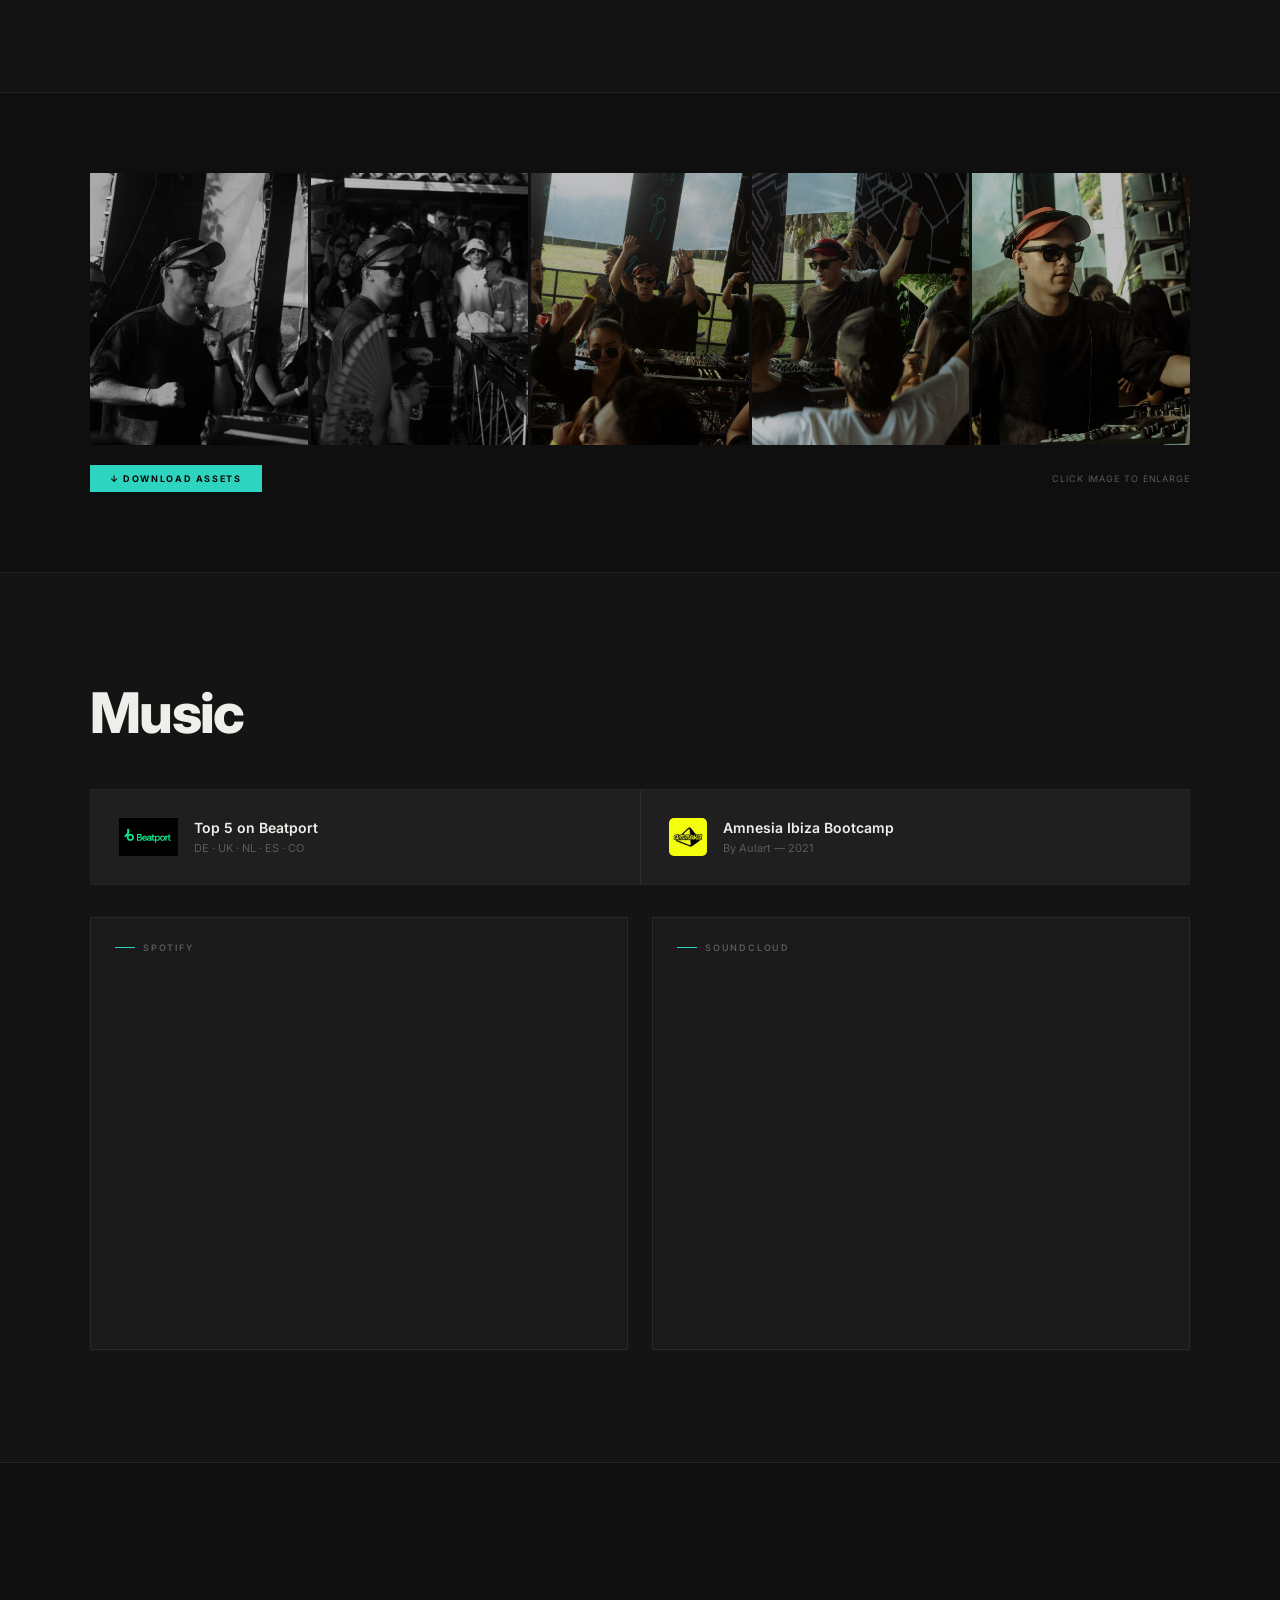
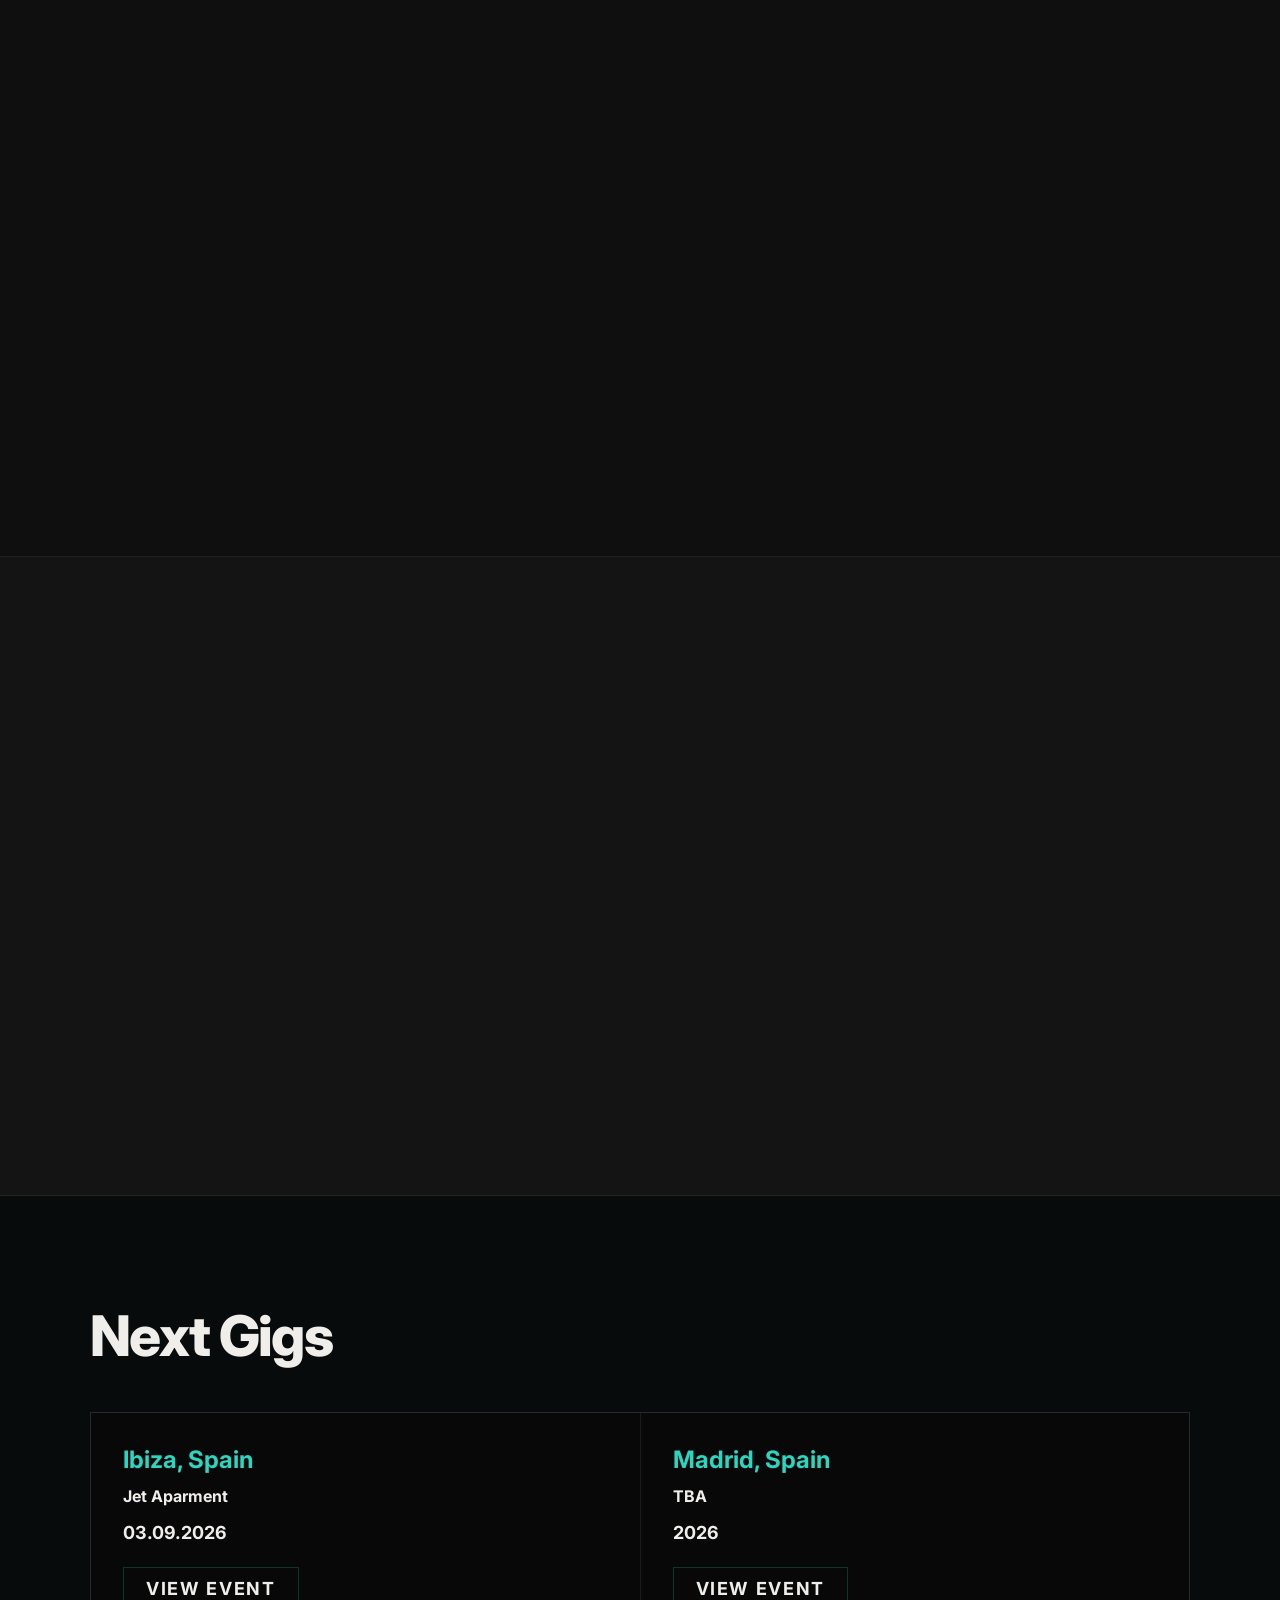
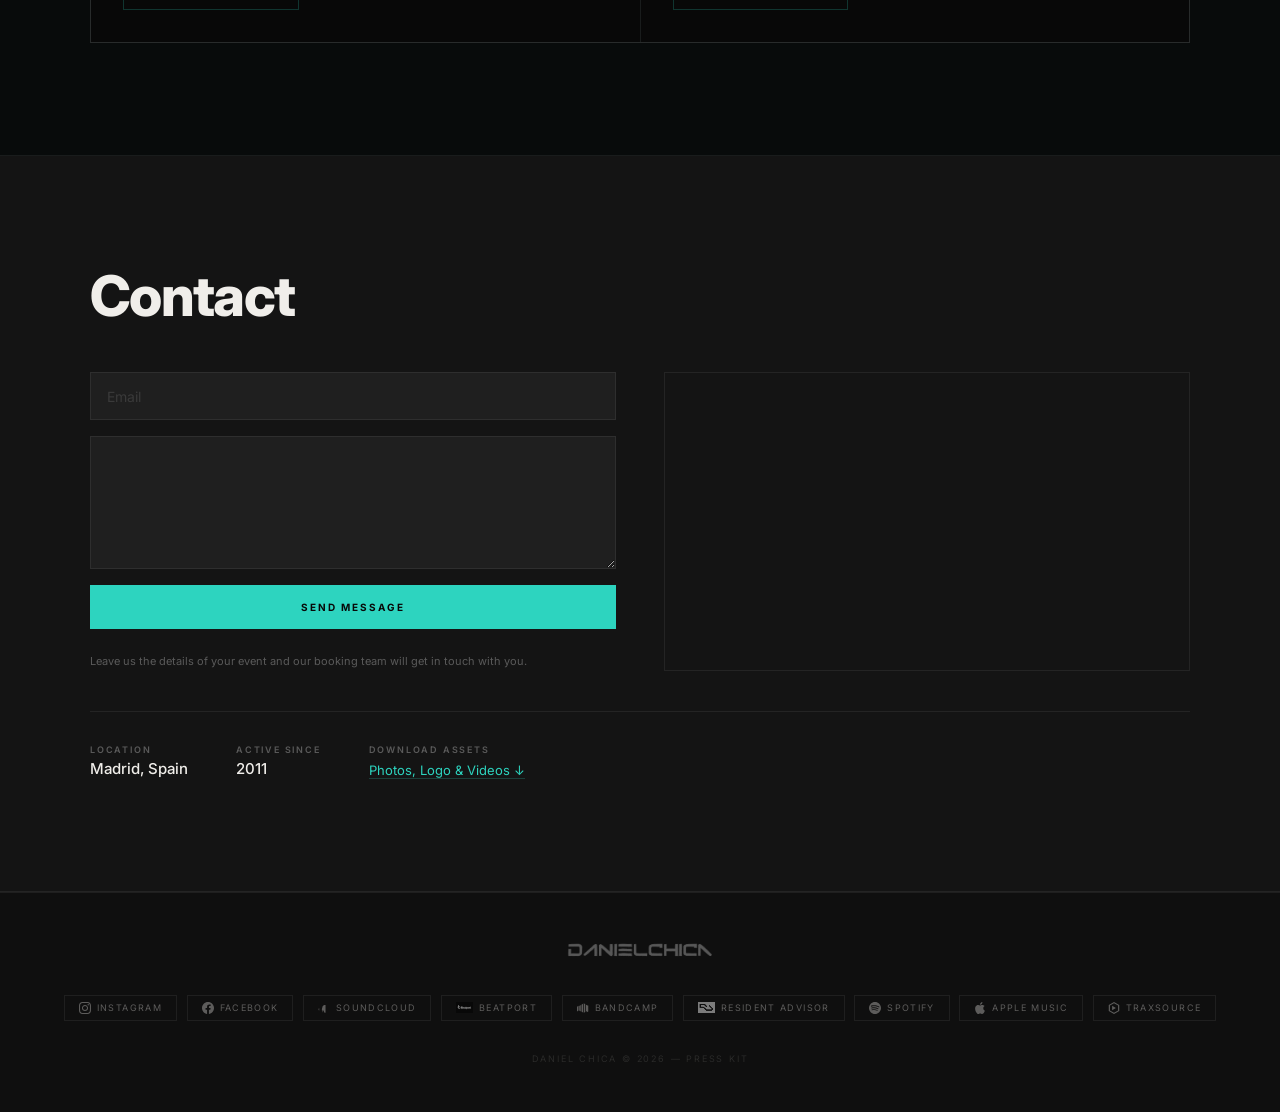
==== commit 91bd1650: "Update index.html" ====
--- a/index.html
+++ b/index.html
@@ -63,7 +63,6 @@
   <div class="hero-overlay"></div>
   <div class="hero-scroll"><span data-en>Scroll</span><span data-es>Bajar</span><div class="scroll-line"></div></div>
 </div>-->
-  <br><br>
 <div class="video-hero">
   <iframe src="https://www.youtube.com/embed/PieRwpfrokQ?autoplay=1&mute=1&loop=1&playlist=PieRwpfrokQ&rel=0&modestbranding=1&playsinline=1&color=white" allowfullscreen allow="accelerometer;autoplay;clipboard-write;encrypted-media;gyroscope;picture-in-picture"></iframe>
   <div class="video-overlay">
@@ -103,6 +102,20 @@
           <div class="dj-grid" id="djs"></div>
         </div></section>
 
+<!-- GALLERY -->
+<section style="padding-top:5rem;padding-bottom:5rem;">
+  <div class="section-inner">
+    <div class="gallery-strip reveal" id="gallery-grid"></div>
+    <div style="display:flex;justify-content:space-between;align-items:center;margin-top:1.25rem;" class="reveal">
+      <a href="https://drive.google.com/drive/folders/1P6M6rJTELRHQN9VsRq4sX9GNBZLvd_pJ?usp=sharing" target="_blank" style="display:inline-flex;align-items:center;gap:8px;background:var(--teal);color:var(--black);padding:8px 20px;font-size:9px;font-weight:700;letter-spacing:0.18em;text-transform:uppercase;transition:opacity .2s;" onmouseover="this.style.opacity='.8'" onmouseout="this.style.opacity='1'">
+        <span data-en>&#8595; Download Assets</span>
+        <span data-es>&#8595; Descargar Assets</span>
+      </a>
+      <span style="font-size:9px;color:var(--muted);letter-spacing:0.1em;text-transform:uppercase;" data-en>Click image to enlarge</span>
+      <span style="font-size:9px;color:var(--muted);letter-spacing:0.1em;text-transform:uppercase;" data-es>Click para ampliar</span>
+    </div>
+  </div>
+</section>
 
 <!-- MUSIC -->
 <section id="music">
@@ -256,20 +269,6 @@
   </div>
 </section>
 
-<!-- GALLERY -->
-<section style="padding-top:5rem;padding-bottom:5rem;">
-  <div class="section-inner">
-    <div class="gallery-strip reveal" id="gallery-grid"></div>
-    <div style="display:flex;justify-content:space-between;align-items:center;margin-top:1.25rem;" class="reveal">
-      <a href="https://drive.google.com/drive/folders/1P6M6rJTELRHQN9VsRq4sX9GNBZLvd_pJ?usp=sharing" target="_blank" style="display:inline-flex;align-items:center;gap:8px;background:var(--teal);color:var(--black);padding:8px 20px;font-size:9px;font-weight:700;letter-spacing:0.18em;text-transform:uppercase;transition:opacity .2s;" onmouseover="this.style.opacity='.8'" onmouseout="this.style.opacity='1'">
-        <span data-en>&#8595; Download Assets</span>
-        <span data-es>&#8595; Descargar Assets</span>
-      </a>
-      <span style="font-size:9px;color:var(--muted);letter-spacing:0.1em;text-transform:uppercase;" data-en>Click image to enlarge</span>
-      <span style="font-size:9px;color:var(--muted);letter-spacing:0.1em;text-transform:uppercase;" data-es>Click para ampliar</span>
-    </div>
-  </div>
-</section>
 
 <!-- BOOKING -->
 <section id="booking">
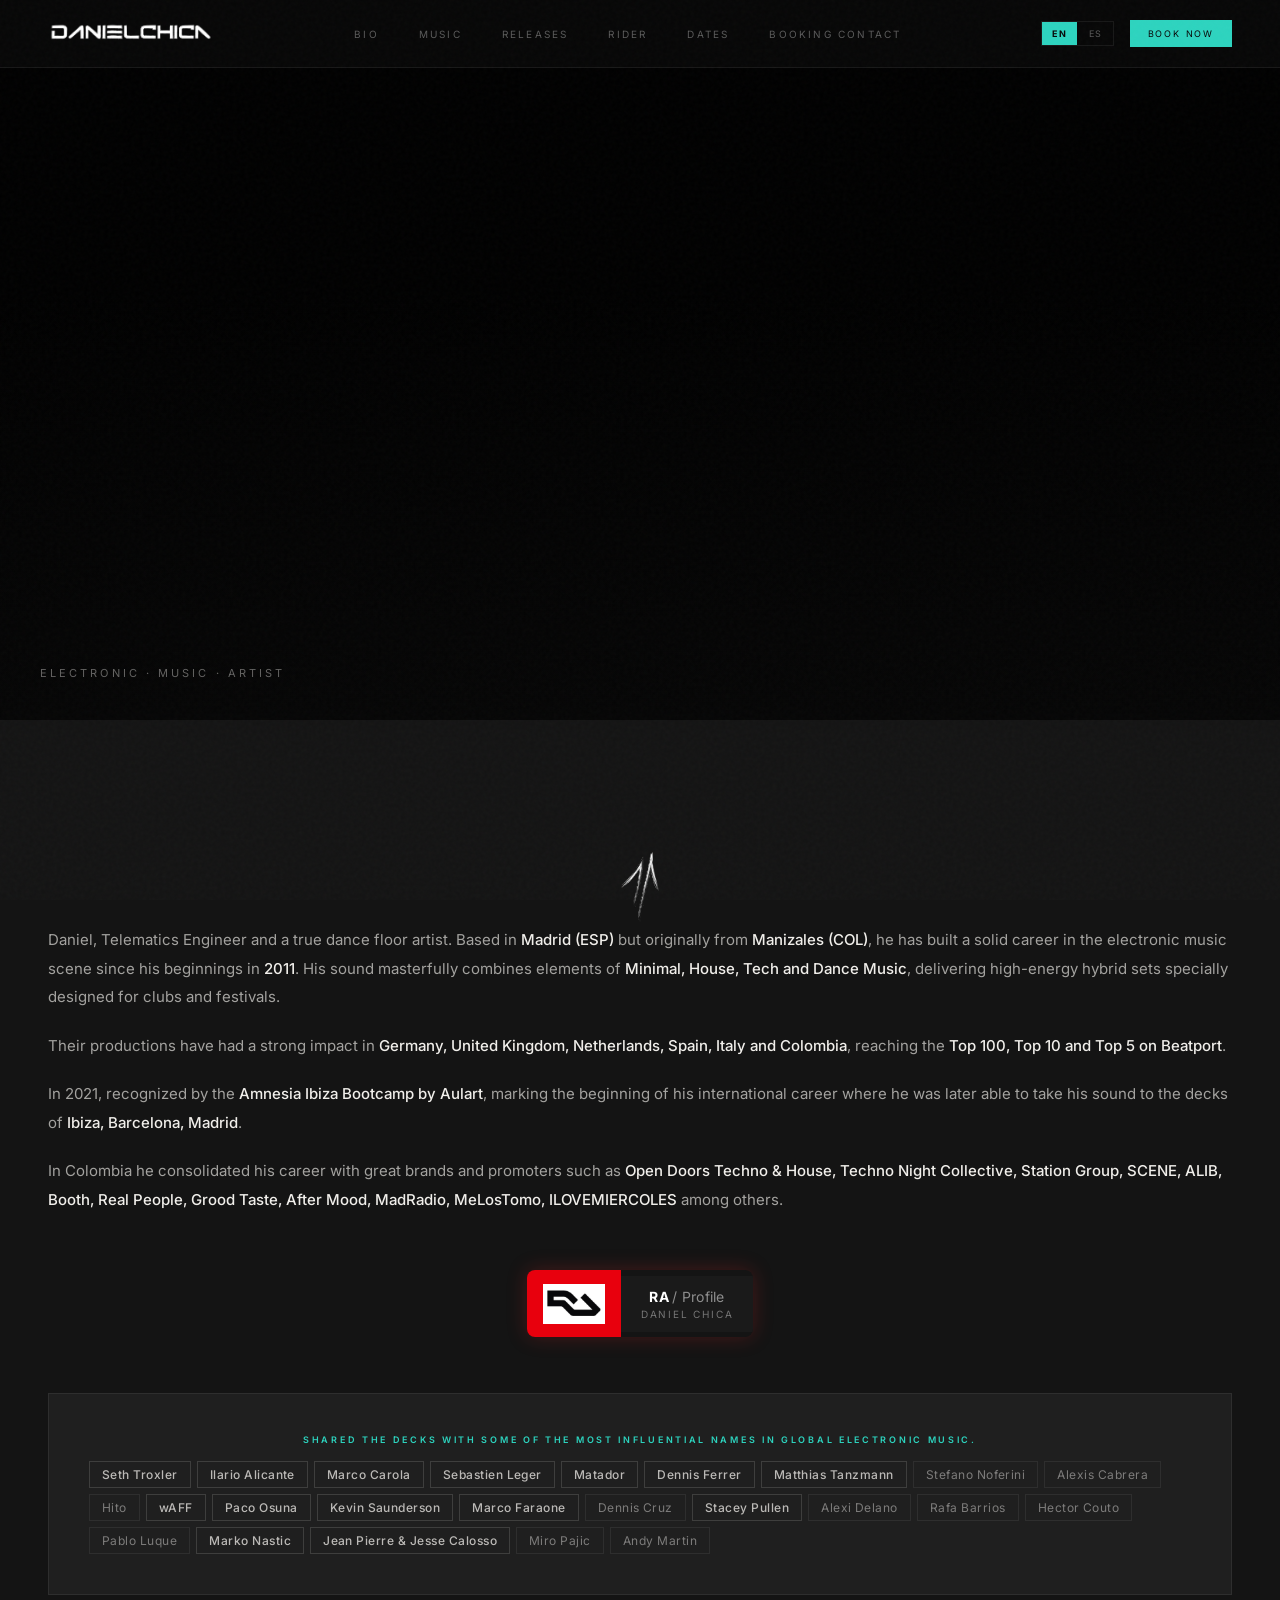
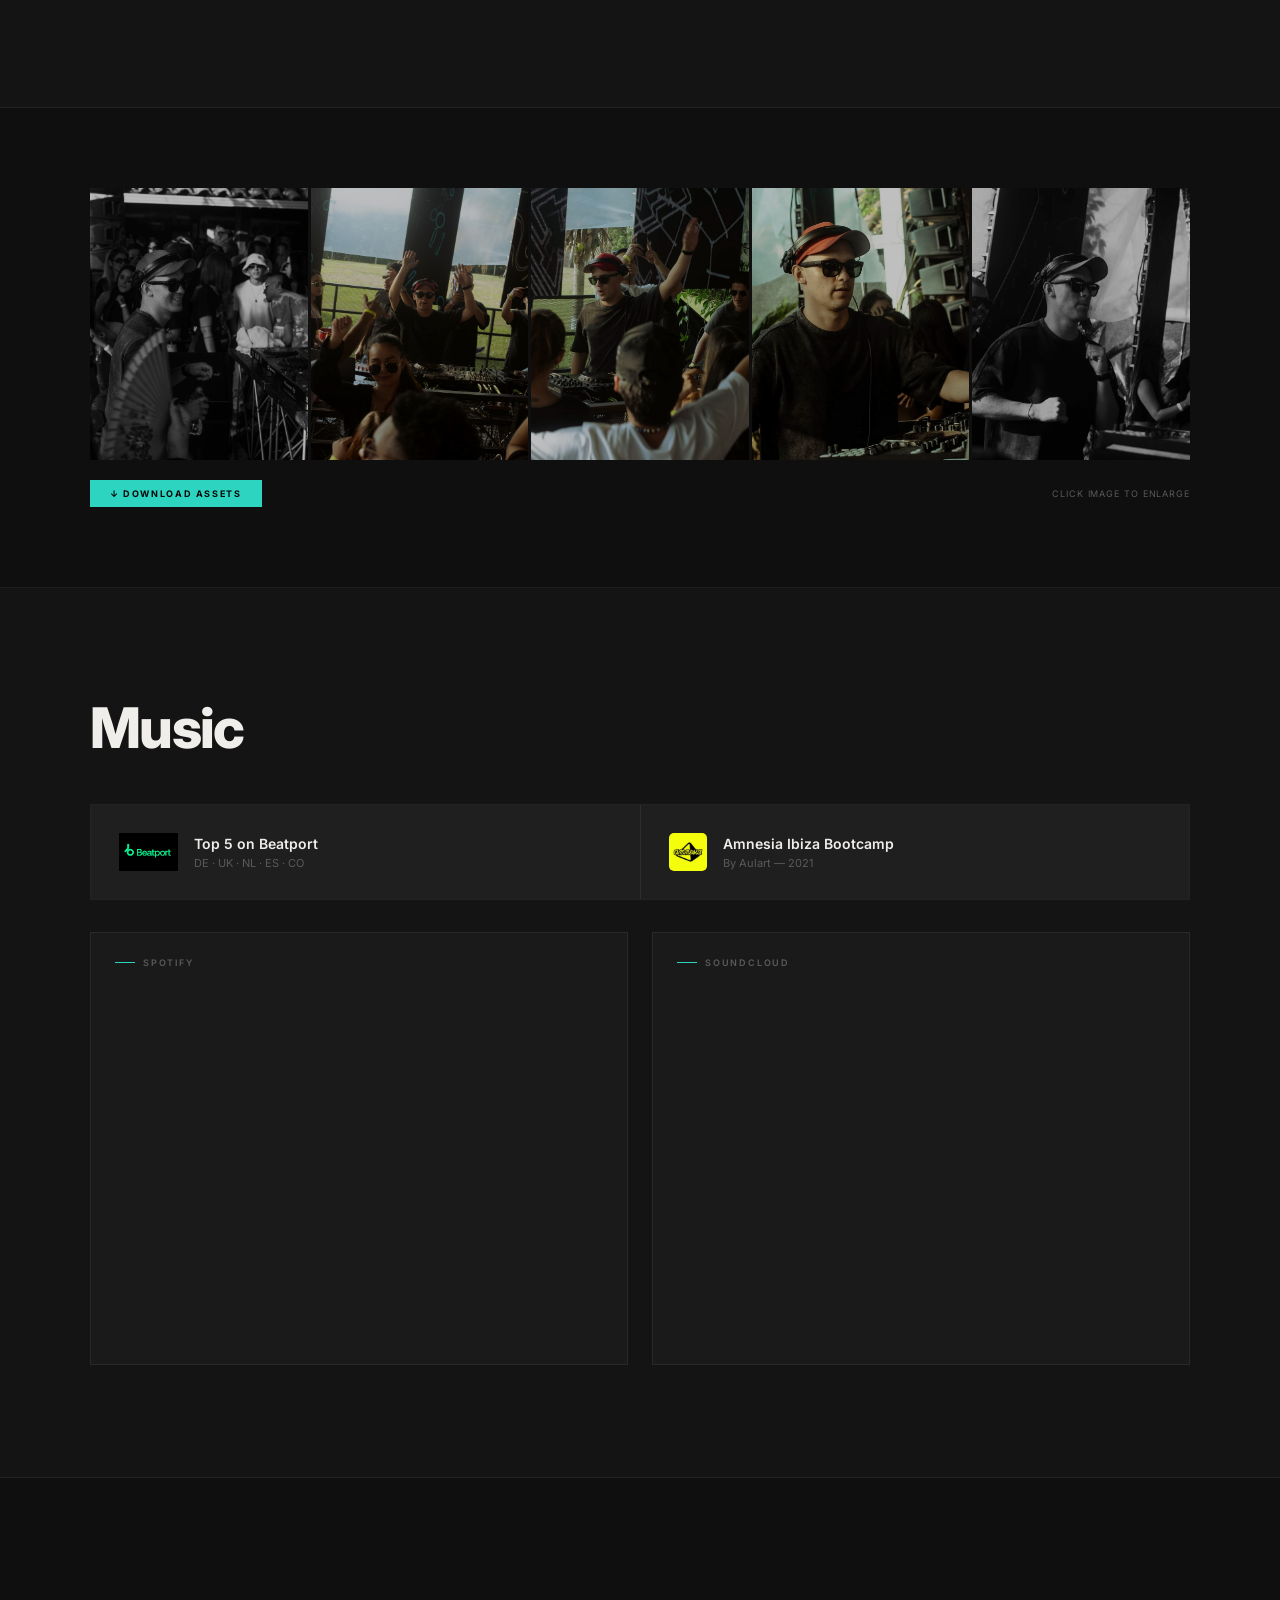
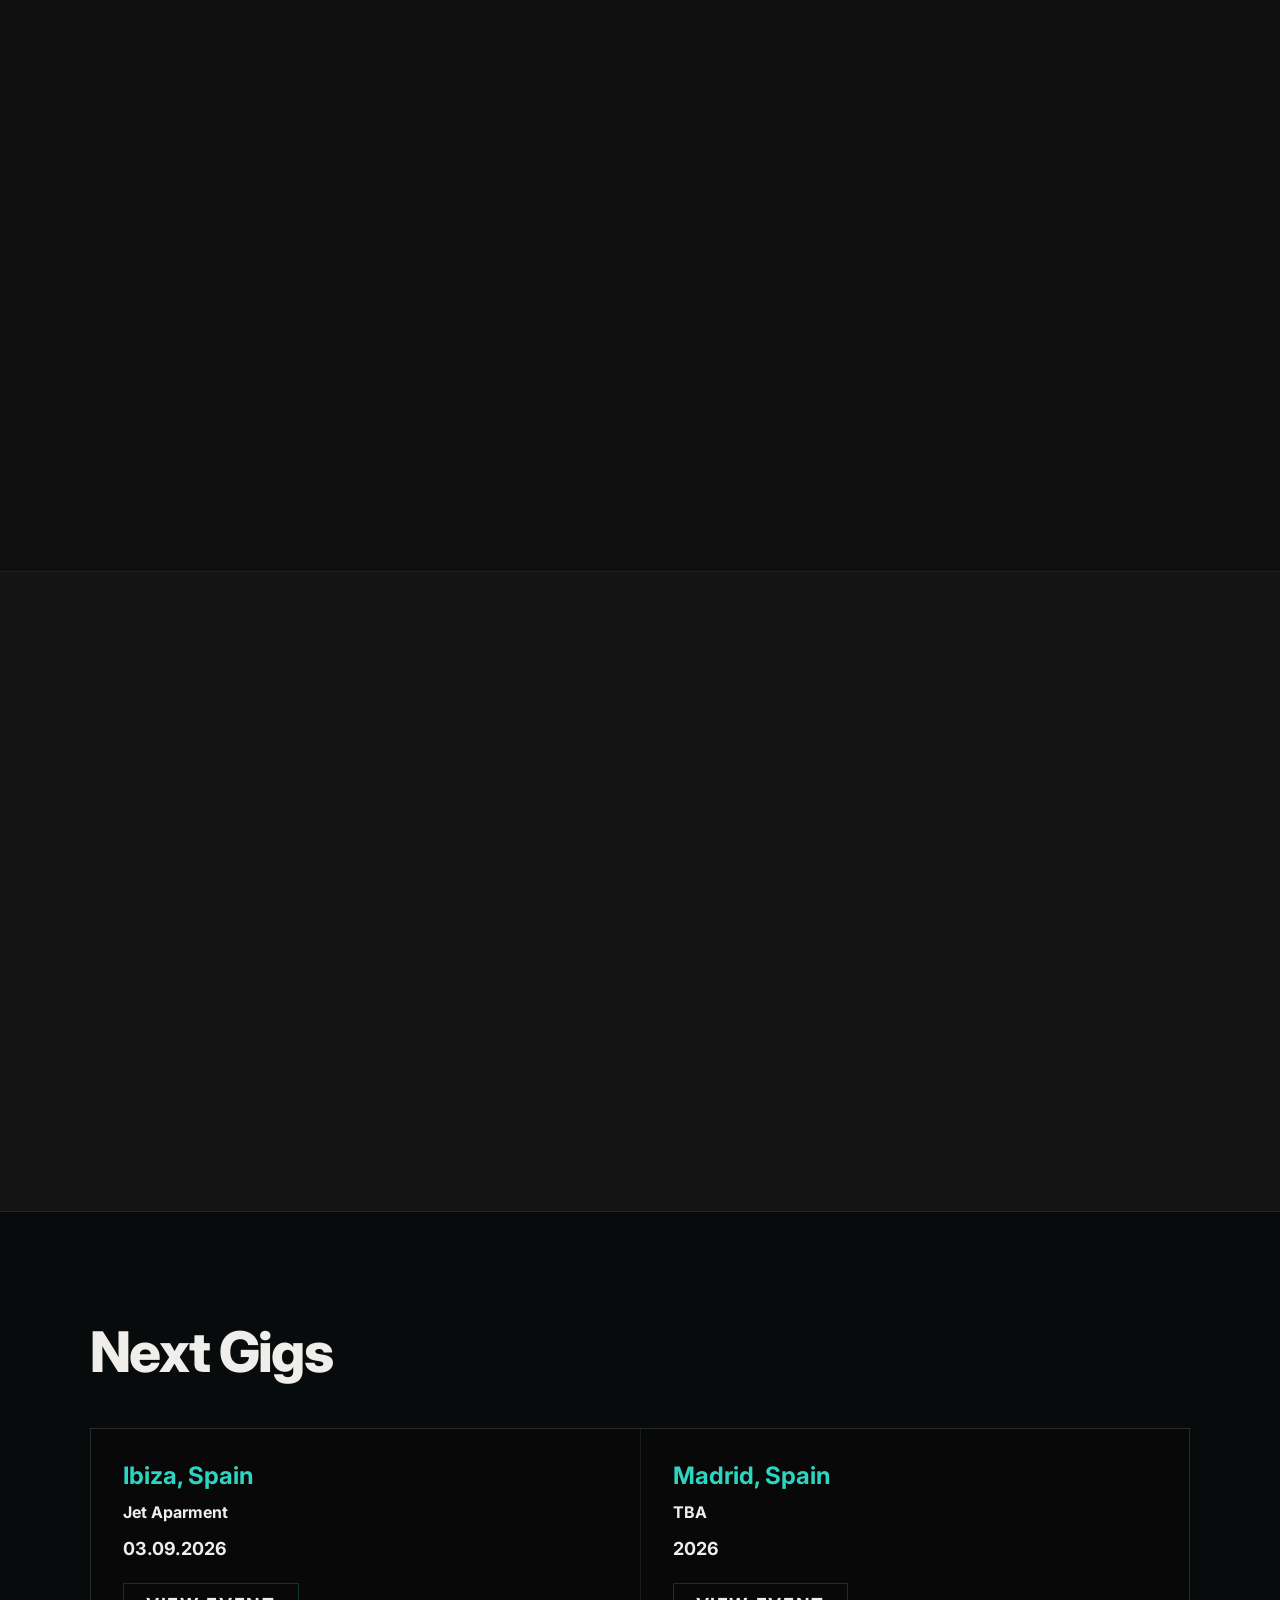
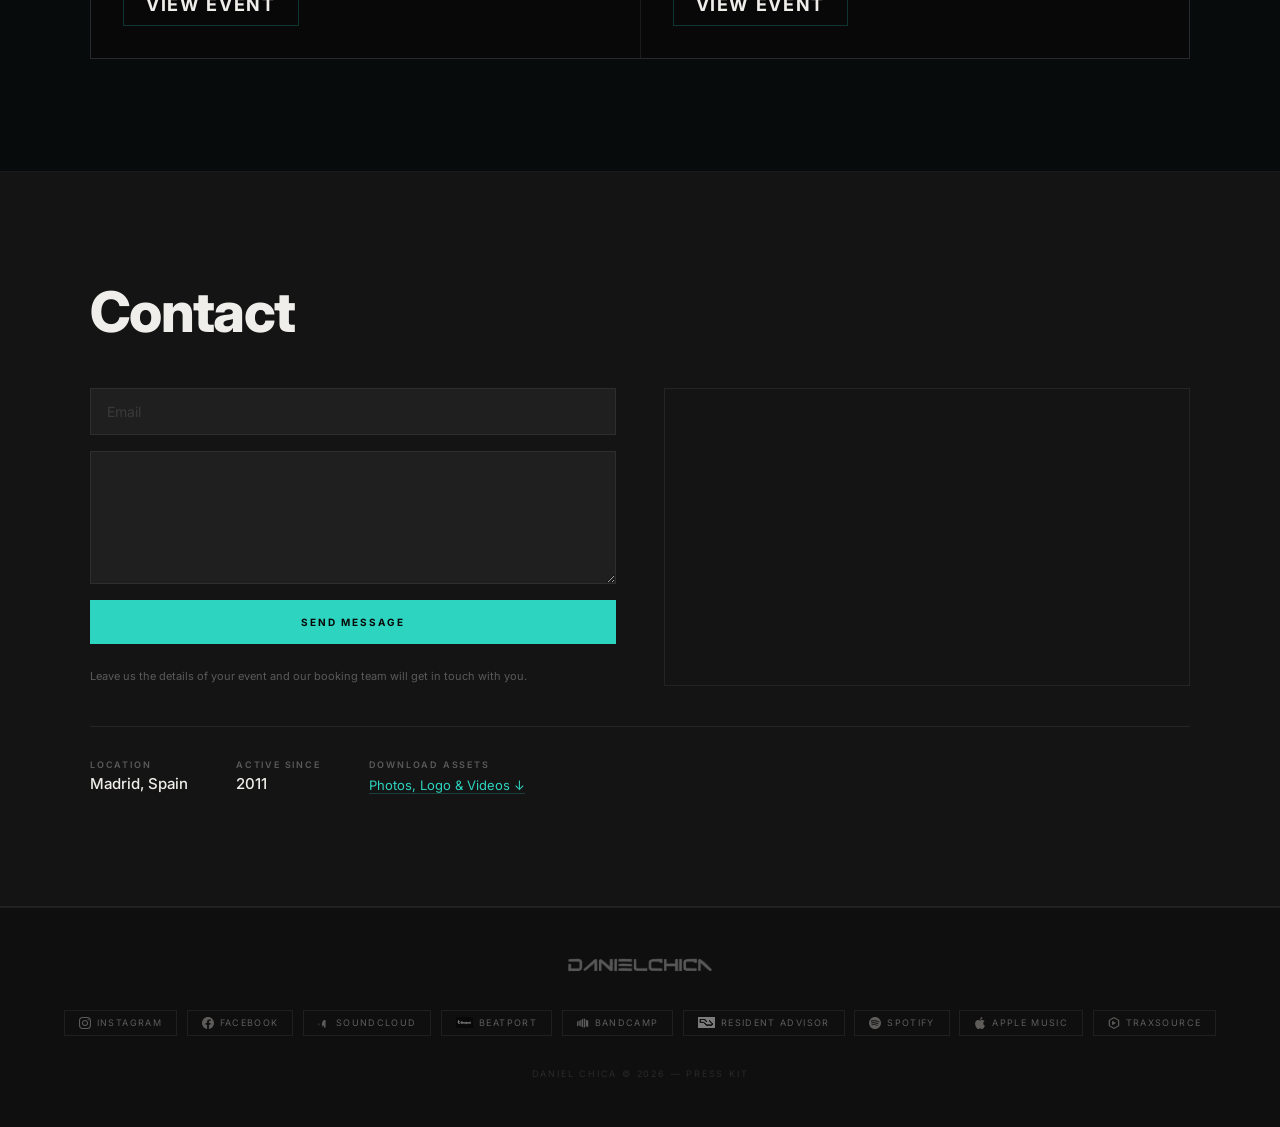
==== commit 07d5d142: "Add files via upload" ====
--- a/index.html
+++ b/index.html
@@ -90,8 +90,14 @@
         <center>
 
           <div class="reveal" style="margin-top:2rem;">
-          <a href="https://ra.co/dj/danielchica" target="_blank" class="ra-link">
-            <img src="images/logos/ra.png" alt="Resident Advisor">
+          <a href="https://ra.co/dj/danielchica" target="_blank" class="ra-link" style="display:inline-flex;align-items:center;gap:0;border-radius:8px;overflow:hidden;text-decoration:none;box-shadow:0 0 20px rgba(220,38,38,0.25);transition:box-shadow .3s,transform .2s;max-width:320px;">
+            <div style="background:#e8000d;padding:0.85rem 1rem;display:flex;align-items:center;justify-content:center;flex-shrink:0;">
+              <img src="images/logos/ra.png" alt="RA" style="height:40px;width:auto;display:block;">
+            </div>
+            <div style="background:#1a1a1a;padding:0.75rem 1.25rem;display:flex;flex-direction:column;justify-content:center;">
+              <div style="font-size:14px;font-weight:700;color:#fff;letter-spacing:0.02em;"><span style="color:#fff;">RA</span> <span style="color:rgba(255,255,255,0.5);font-weight:400;">/ Profile</span></div>
+              <div style="font-size:10px;letter-spacing:0.18em;text-transform:uppercase;color:rgba(255,255,255,0.4);margin-top:3px;">Daniel Chica</div>
+            </div>
           </a>
         </div>
 
@@ -346,4 +352,4 @@
 if(saved) setLang(saved);
 </script>
 </body>
-</html>
+</html>
--- a/assets/css/style.css
+++ b/assets/css/style.css
@@ -109,8 +109,8 @@
 .bio-photo:hover img { filter: grayscale(0); }
 .bio-text { font-size: 15px; line-height: 1.9; color: rgba(240,238,234,0.65); margin-bottom: 1.25rem; }
 .bio-text strong { color: var(--white); font-weight: 500; }
-.ra-link { display: inline-flex; margin: 1.5rem 0; border-radius: 6px; overflow: hidden; transition: transform .2s, box-shadow .2s; animation: raPulse 3s ease-in-out infinite; }
-.ra-link:hover { animation: none; transform: scale(1.05); box-shadow: 0 8px 30px rgba(255,50,50,0.25); }
+.ra-link { display: inline-flex; margin: 1.5rem 0; border-radius: 8px; overflow: hidden; transition: transform .2s, box-shadow .2s; animation: raPulse 3s ease-in-out infinite; }
+.ra-link:hover { animation: none; transform: scale(1.04); box-shadow: 0 0 30px rgba(232,0,13,0.45); }
 @keyframes raPulse { 0%,100%{transform:scale(1)} 50%{transform:scale(1.03)} }
 .ra-link img { height: 52px; width: auto; display: block; }
 
@@ -306,9 +306,10 @@
 
 /* RESPONSIVE */
 @media(max-width: 900px) {
-  .nav { padding: 1rem 1.5rem; }
+  .nav { padding: 1rem 1.5rem; position: relative; top: auto; }
   .nav-links { display: none; }
-  section { padding: 4rem 1.5rem; }
+  section { padding: 2rem 1.5rem; }
+  .hero { height: calc(100vh - 64px); }
   .hero-content { flex-direction: column; align-items: flex-start; gap: 2rem; padding: 2rem 1.5rem 3rem; }
   .hero-right { text-align: left; gap: 2rem; }
   .bio-grid { grid-template-columns: 1fr; }
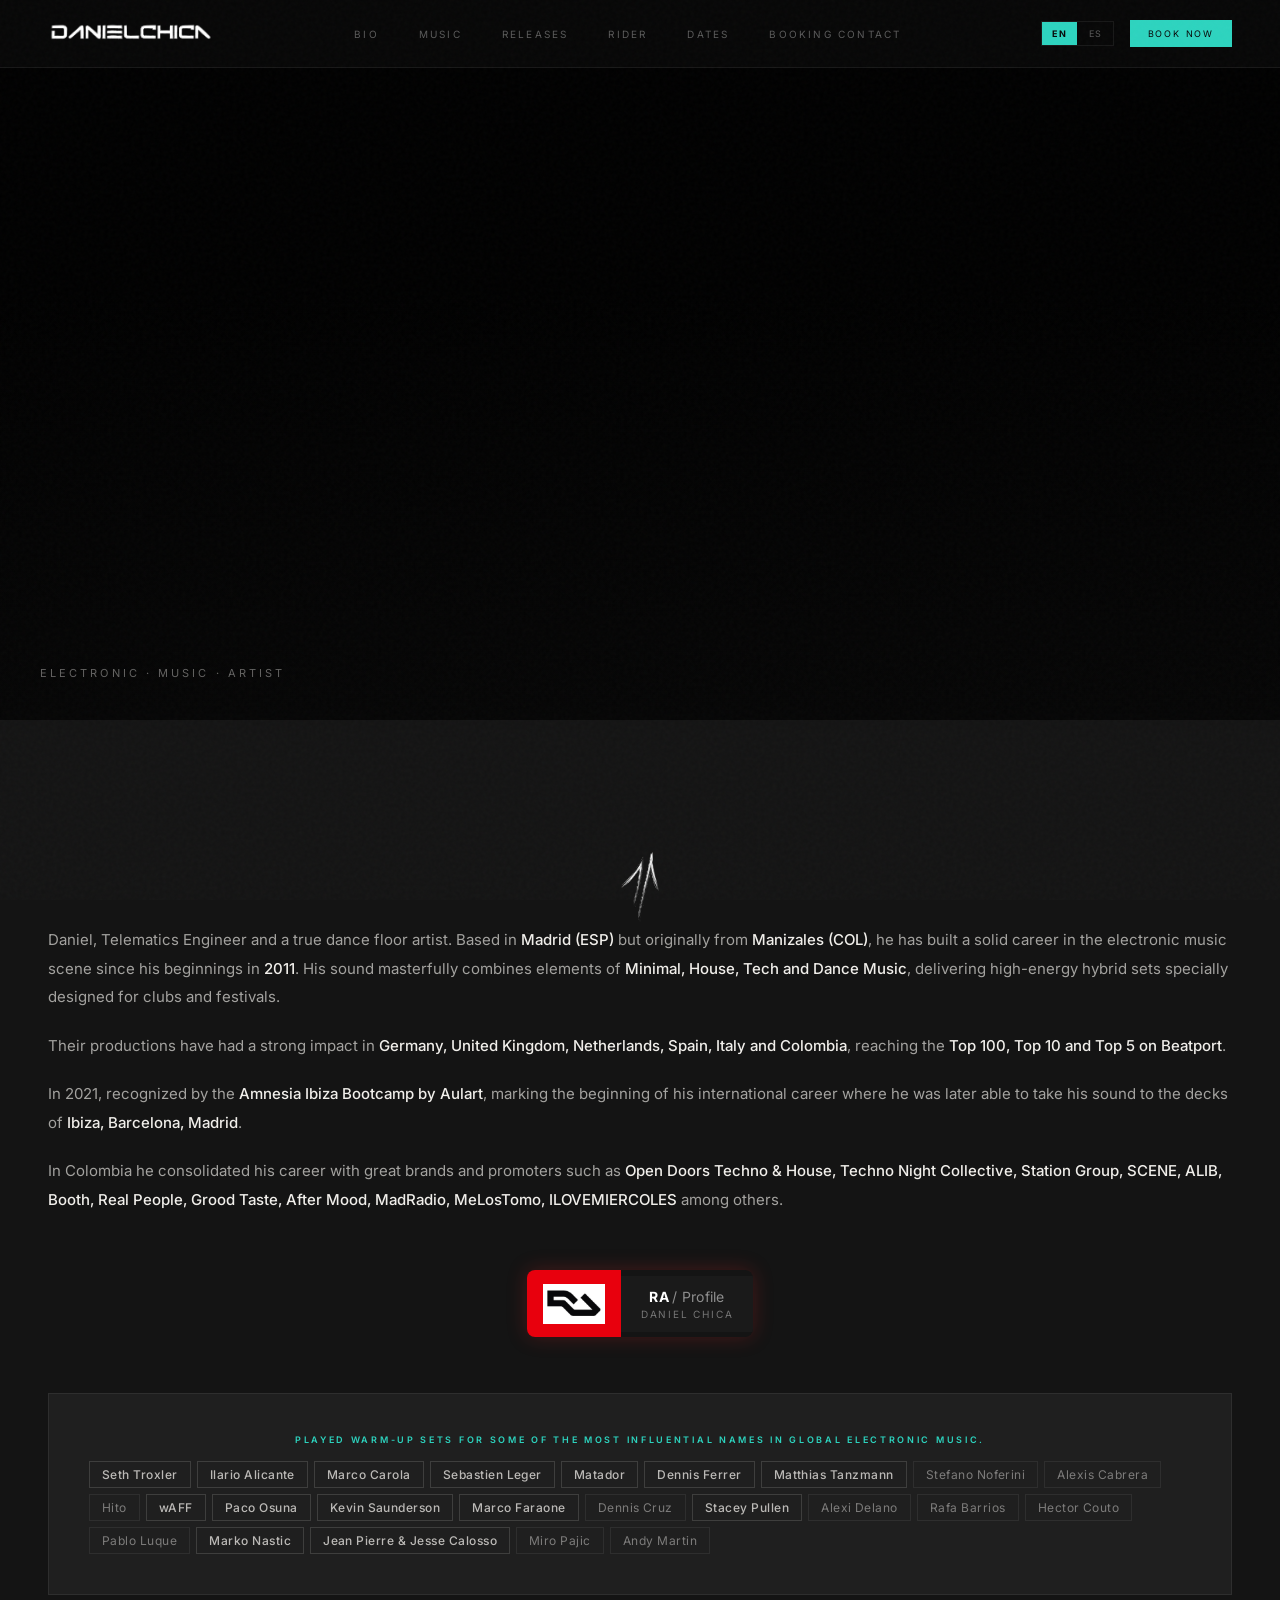
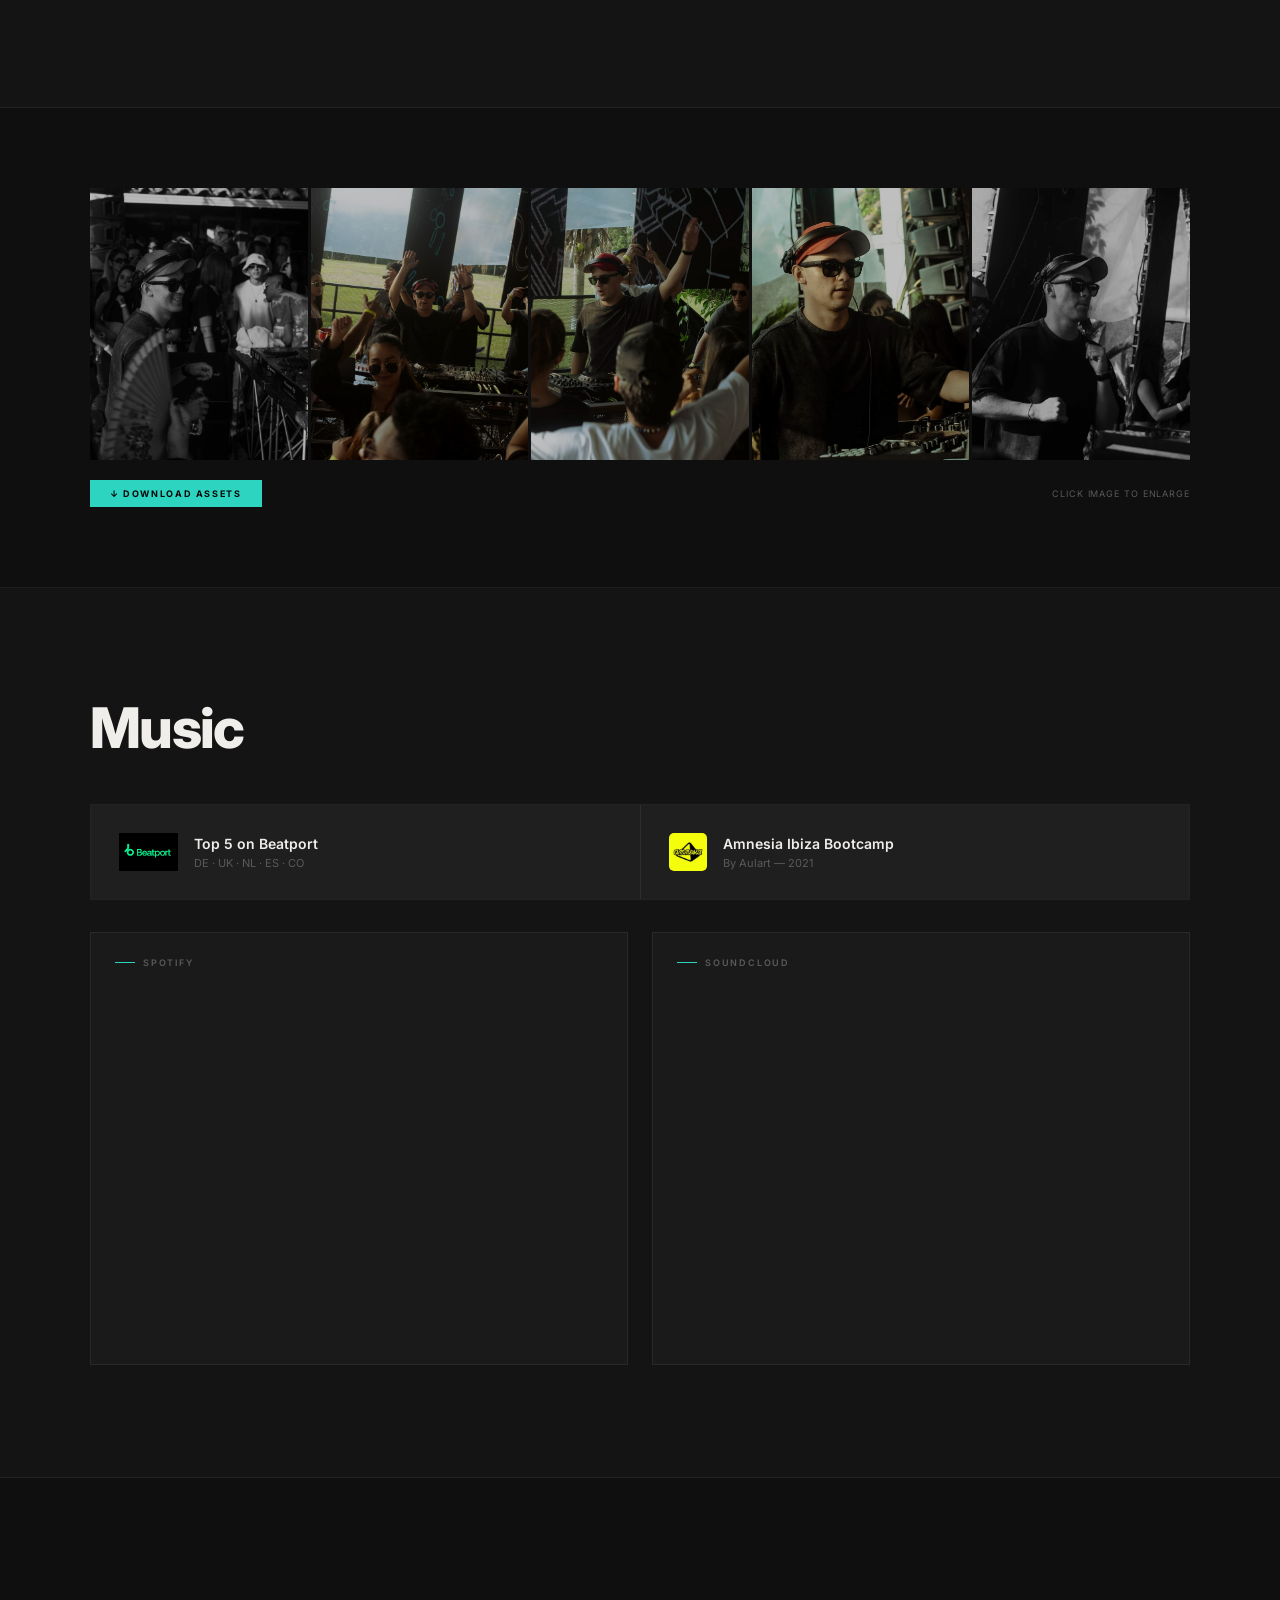
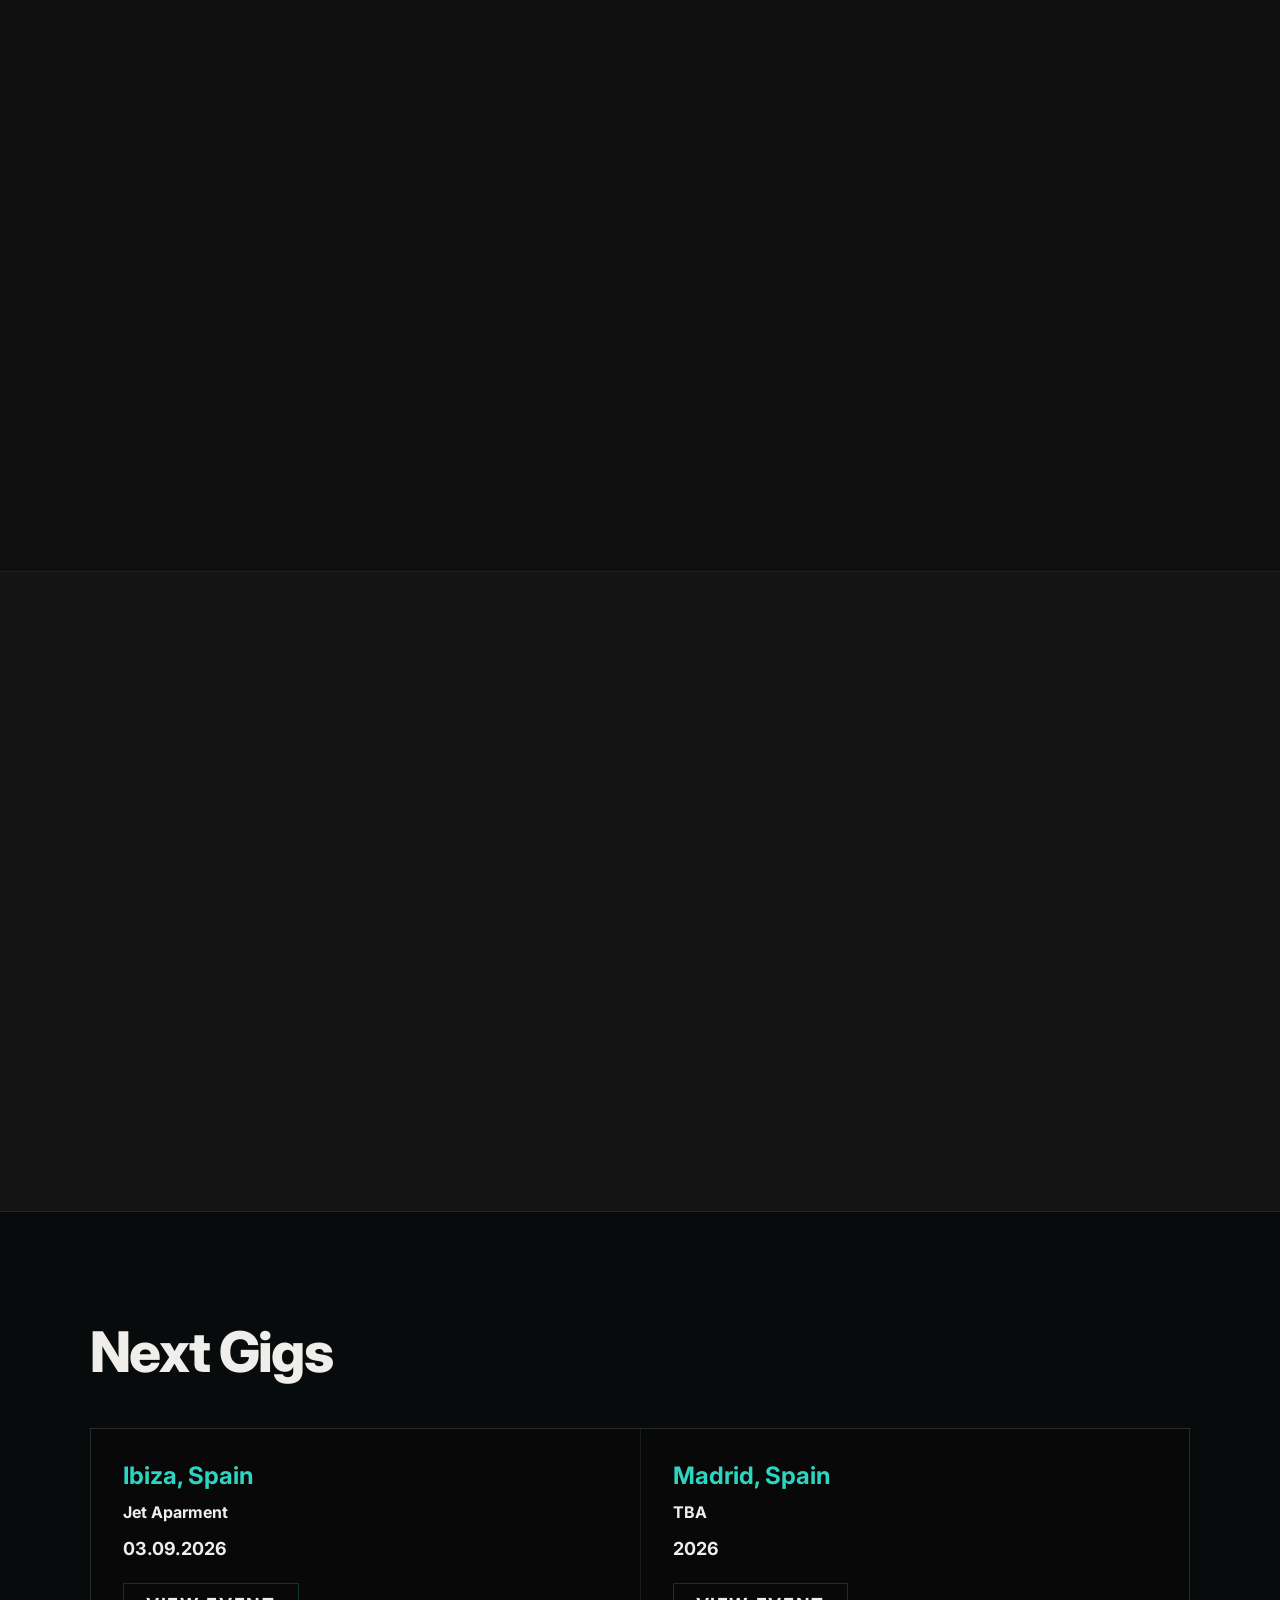
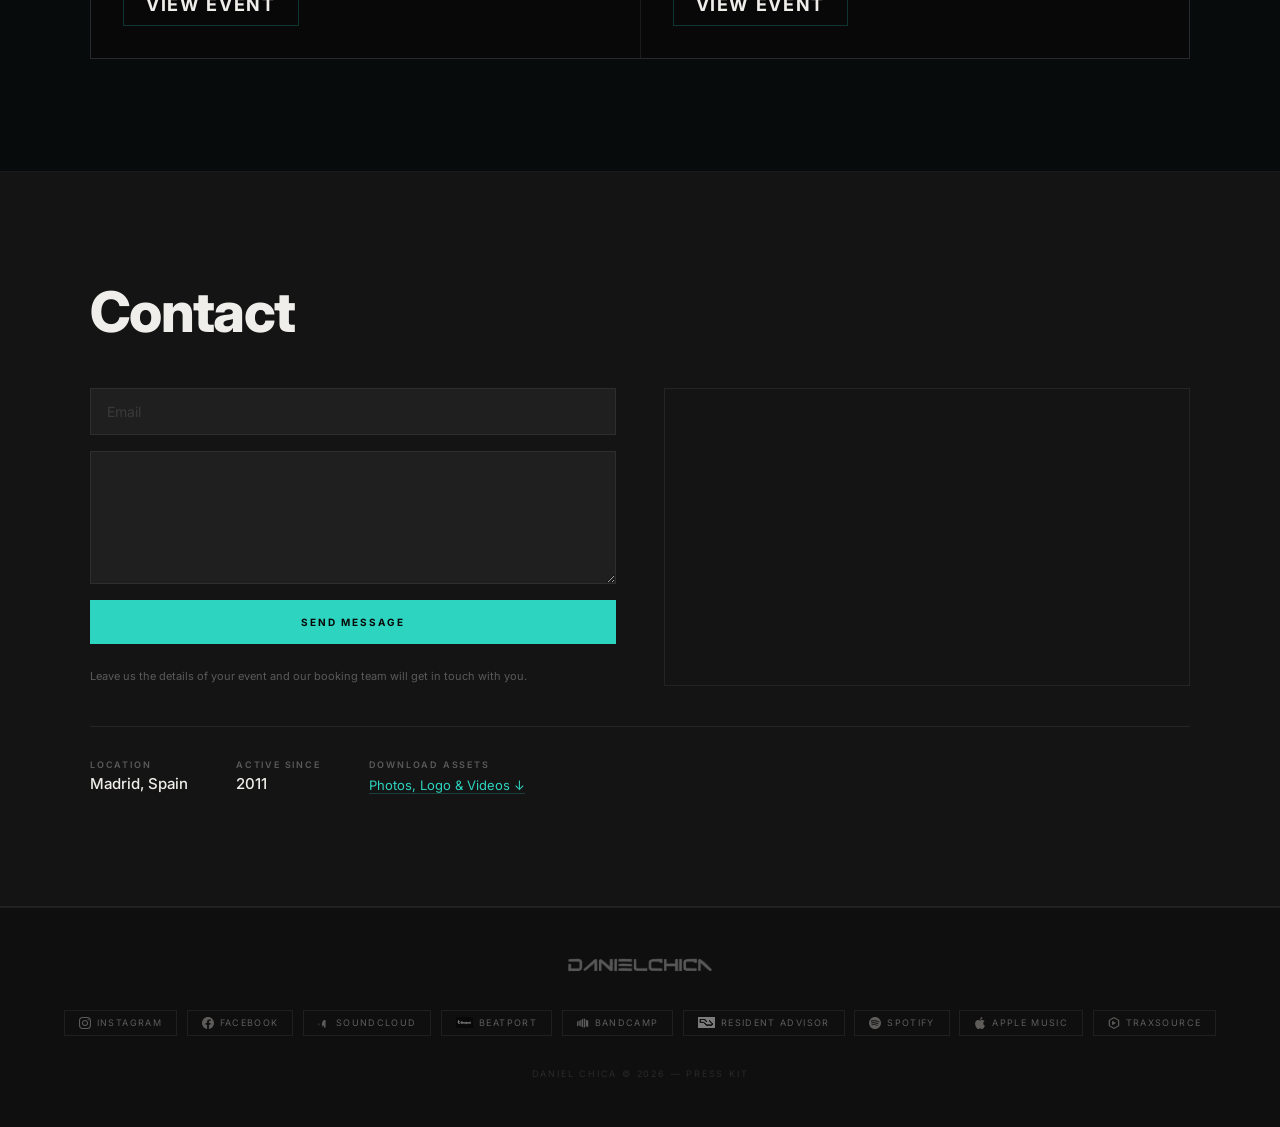
==== commit 41f4d0e7: "Update warm-up set descriptions in index.html" ====
--- a/index.html
+++ b/index.html
@@ -103,8 +103,8 @@
 
       </center>
         <div class="warmup-box reveal">
-          <center><div class="section-tag" style="margin-bottom:1rem;" data-en>Shared the decks with some of the most influential names in global electronic music.</div>
-          <div class="section-tag" style="margin-bottom:1rem;" data-es>Compartió las cabinas con algunos de los nombres más influyentes de la música electrónica mundial.</div></center>
+          <center><div class="section-tag" style="margin-bottom:1rem;" data-en>Played warm-up sets for some of the most influential names in global electronic music.</div>
+          <div class="section-tag" style="margin-bottom:1rem;" data-es>Realizó los sets de apertura para algunos de los nombres más influyentes de la música electrónica mundial.</div></center>
           <div class="dj-grid" id="djs"></div>
         </div></section>
 
@@ -352,4 +352,4 @@
 if(saved) setLang(saved);
 </script>
 </body>
-</html>+</html>
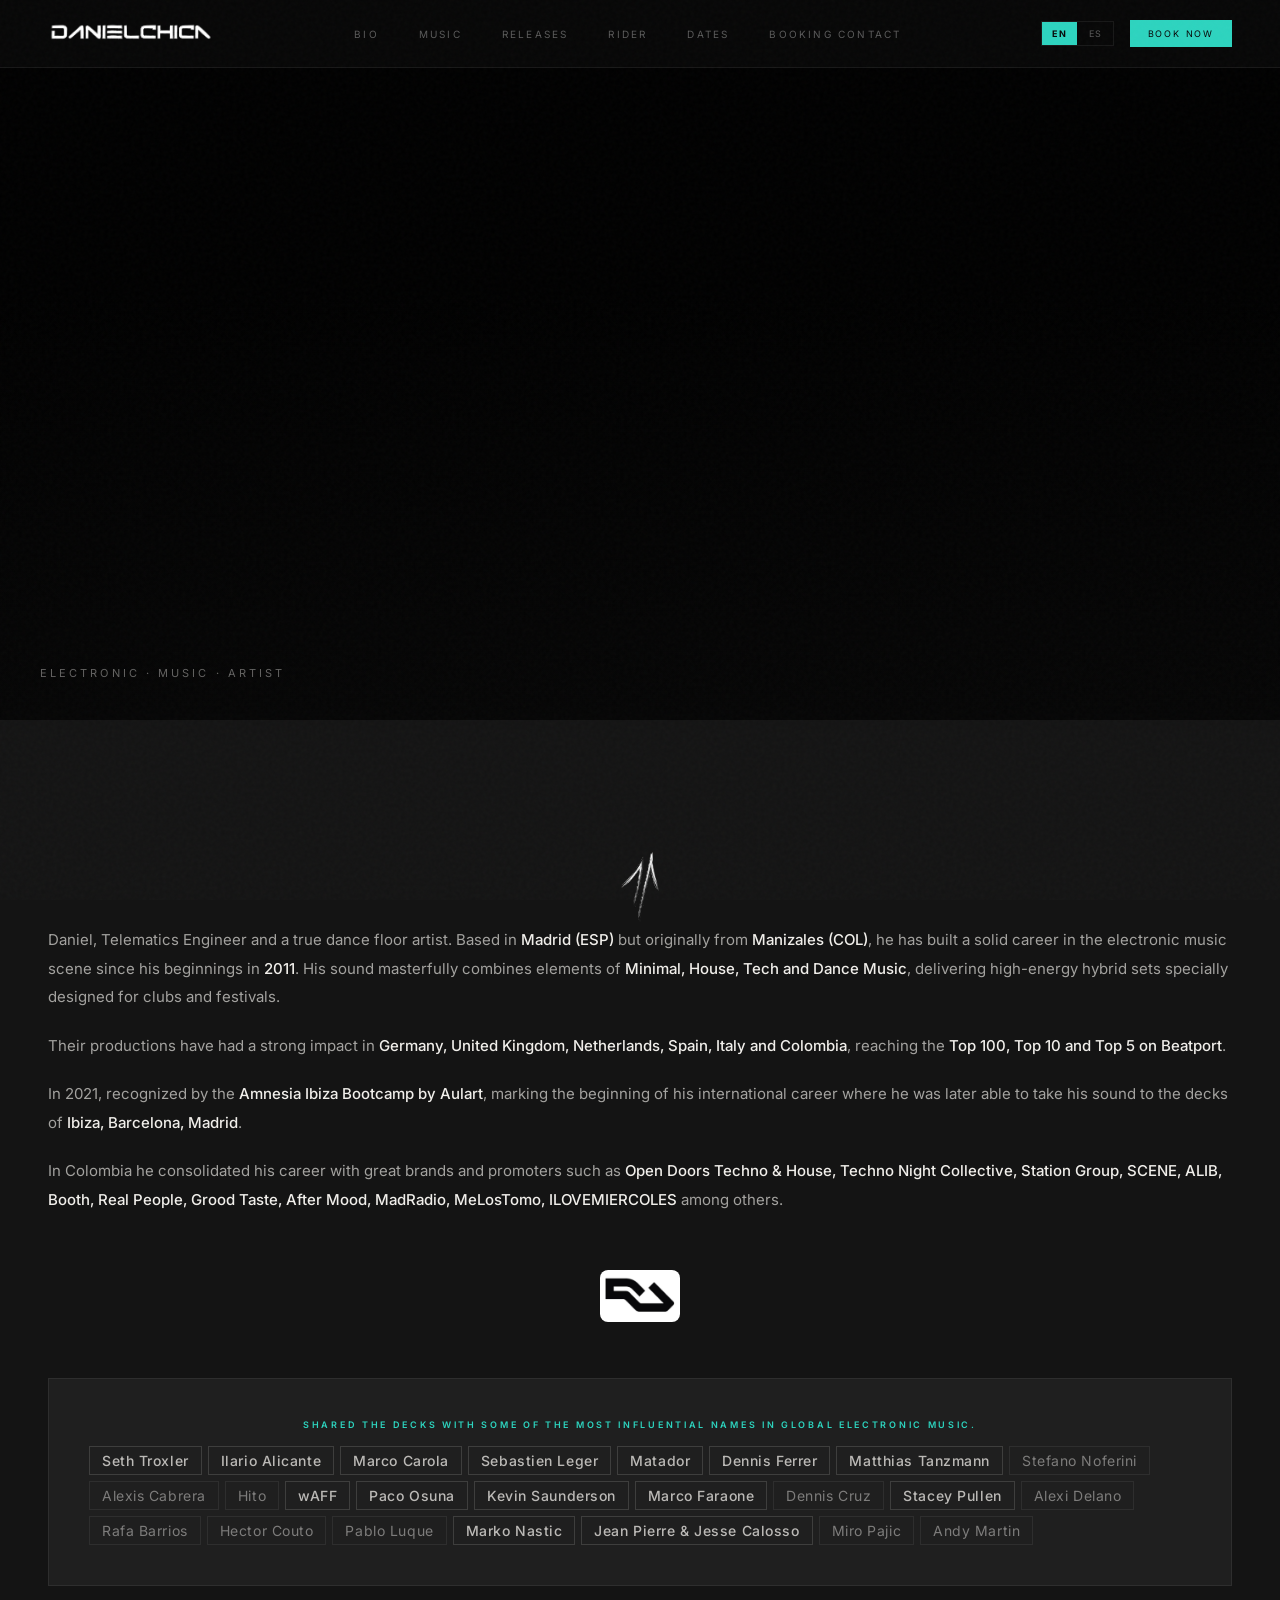
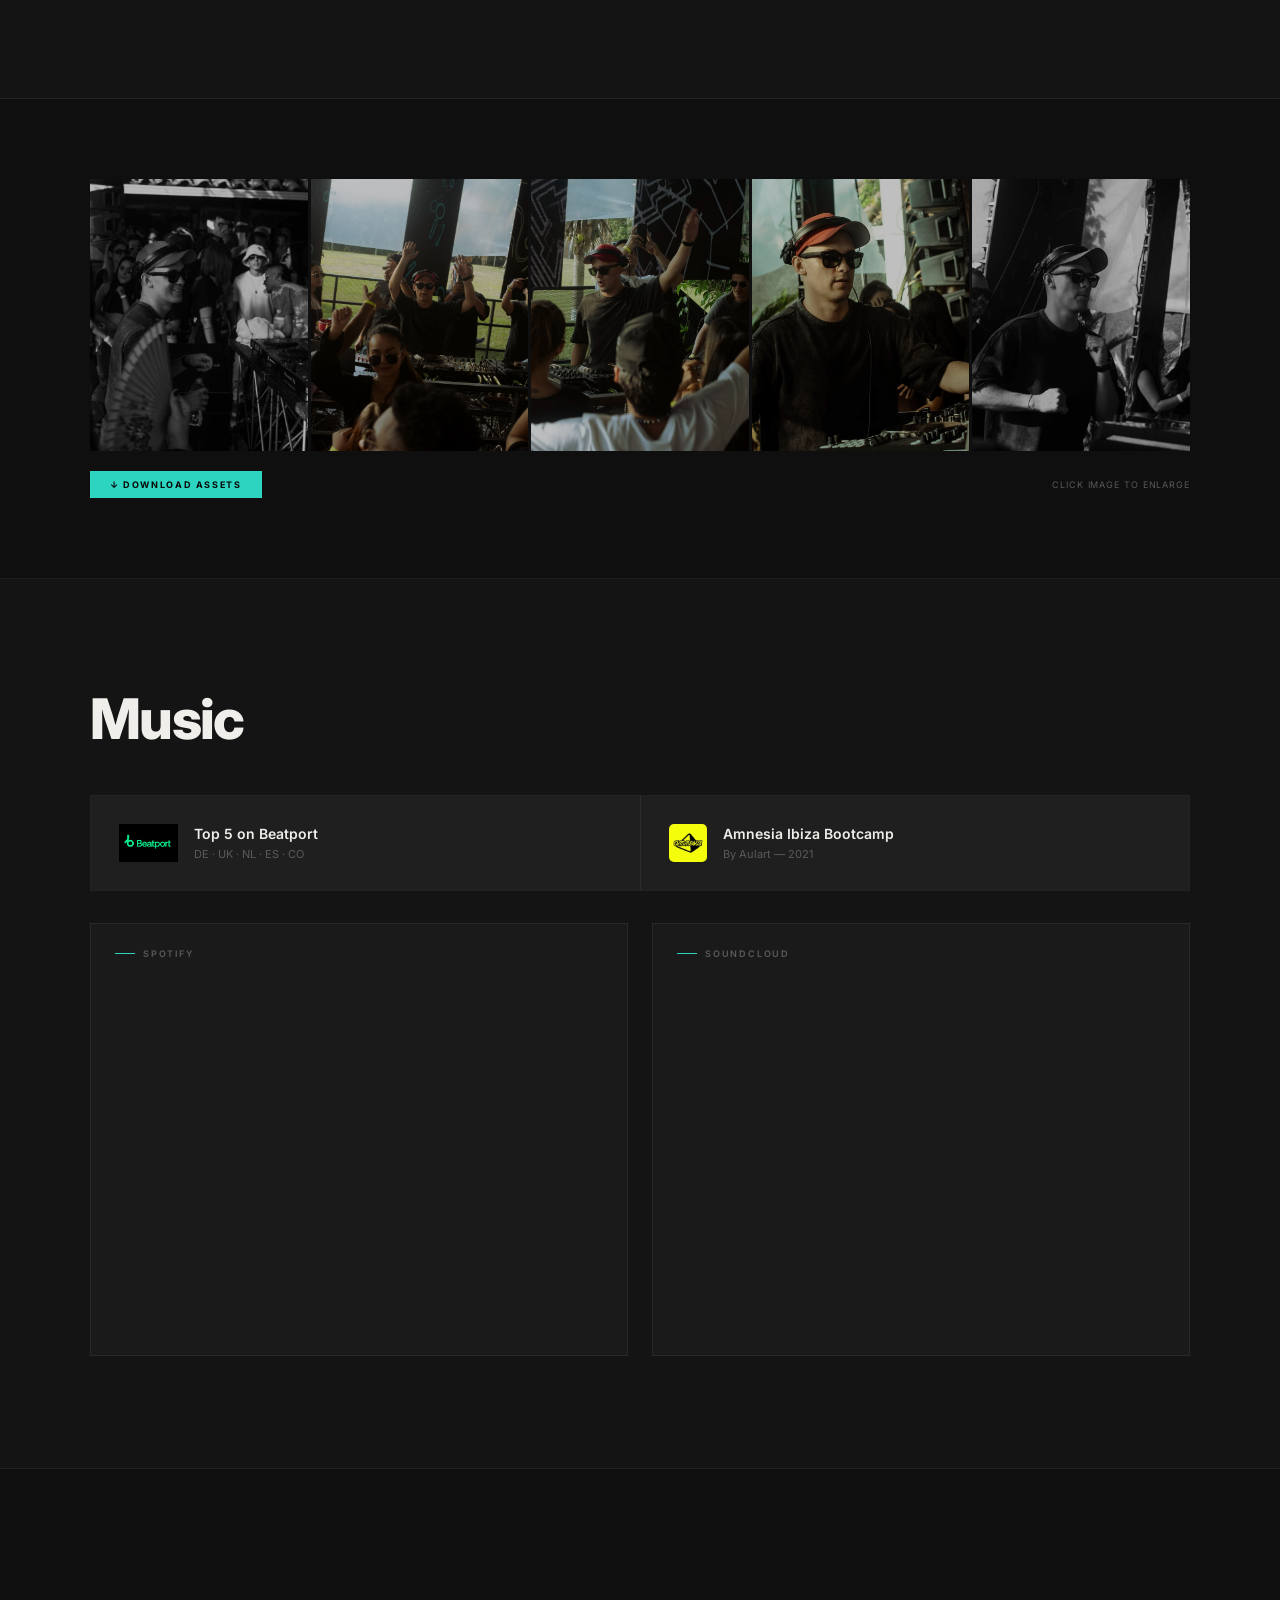
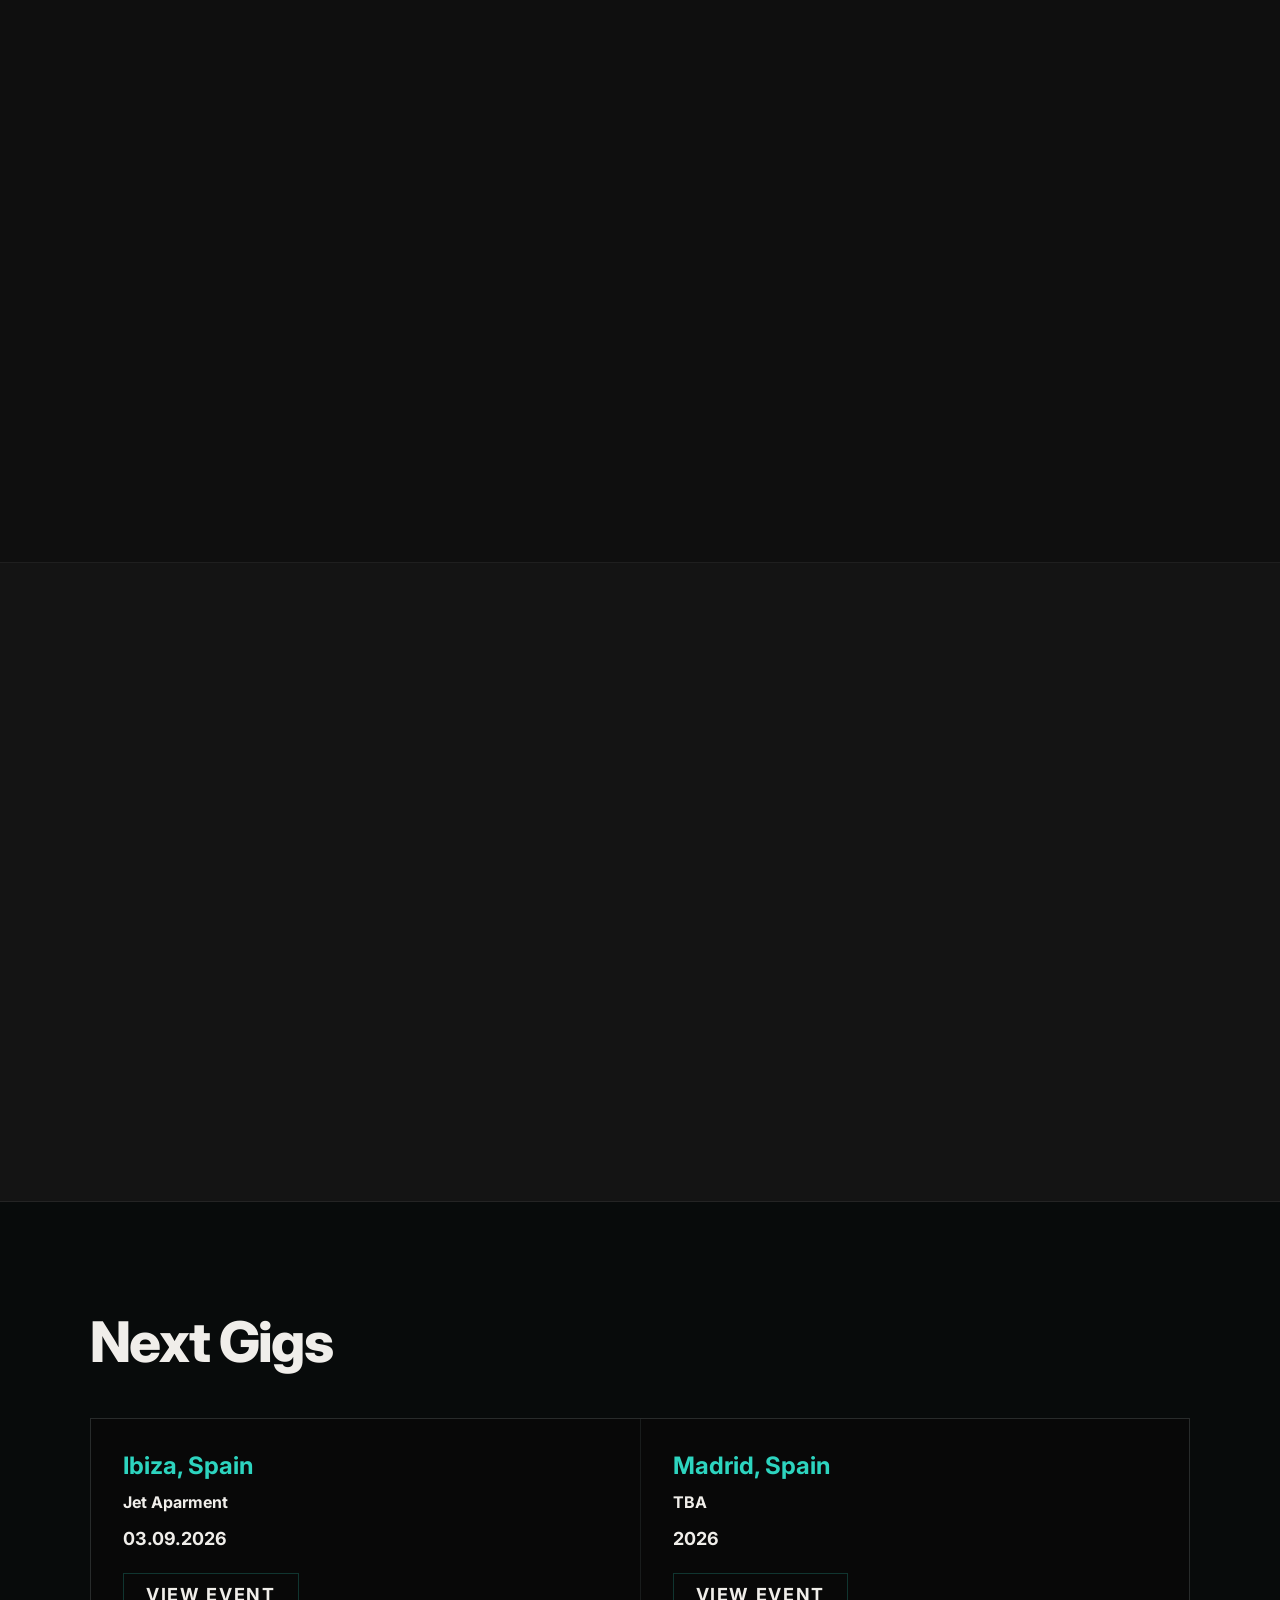
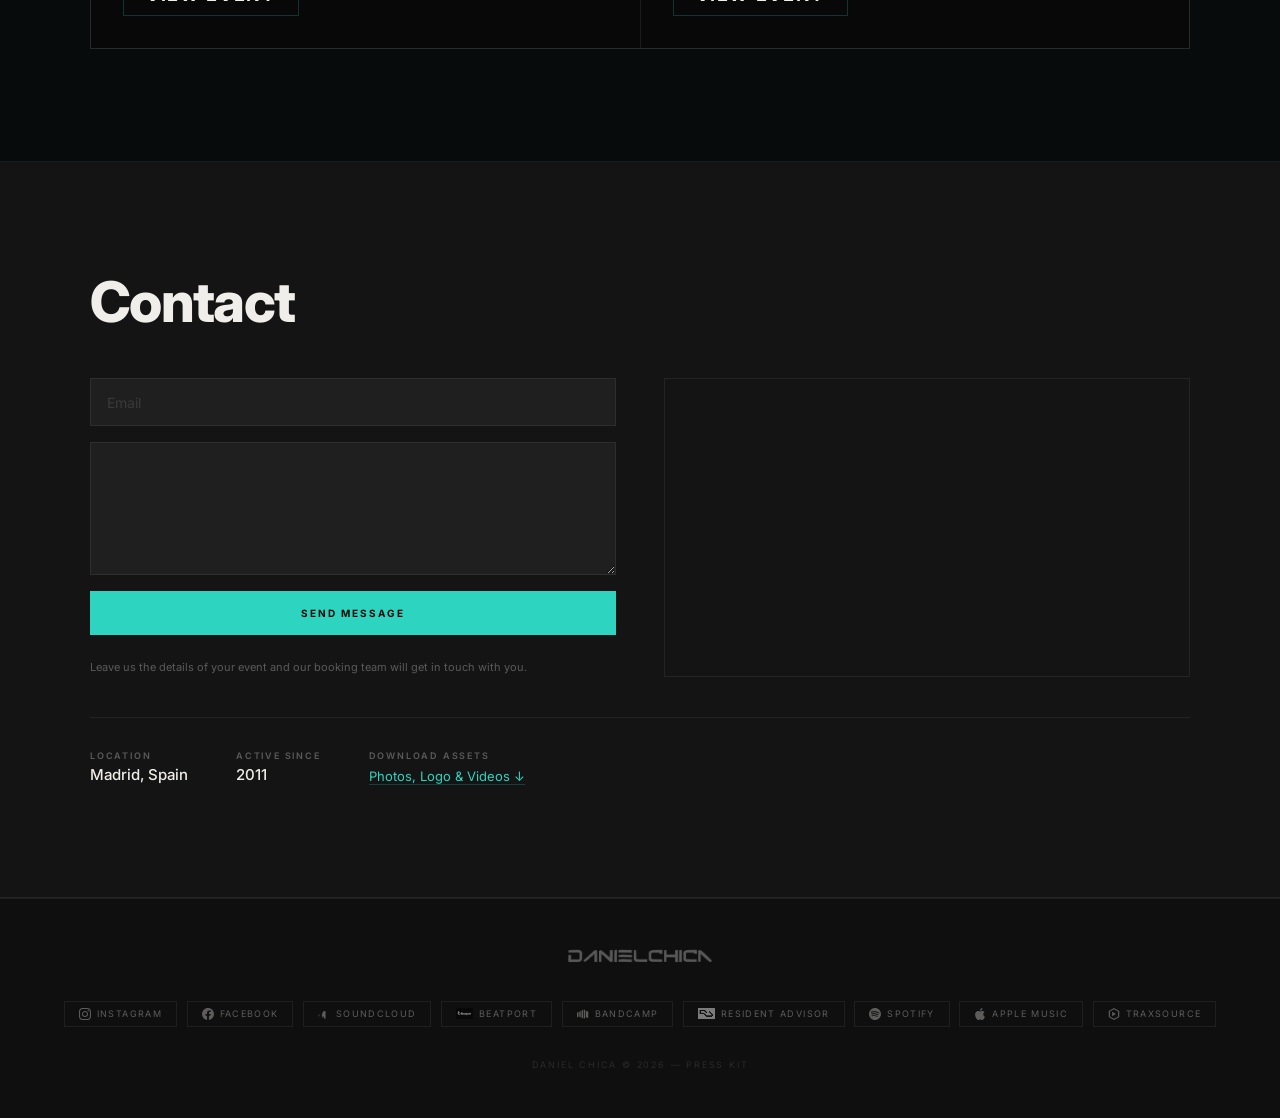
==== commit 2f29a977: "Revise links and text in index.html Updated links and content for releases and profile section." ====
--- a/index.html
+++ b/index.html
@@ -90,21 +90,15 @@
         <center>
 
           <div class="reveal" style="margin-top:2rem;">
-          <a href="https://ra.co/dj/danielchica" target="_blank" class="ra-link" style="display:inline-flex;align-items:center;gap:0;border-radius:8px;overflow:hidden;text-decoration:none;box-shadow:0 0 20px rgba(220,38,38,0.25);transition:box-shadow .3s,transform .2s;max-width:320px;">
-            <div style="background:#e8000d;padding:0.85rem 1rem;display:flex;align-items:center;justify-content:center;flex-shrink:0;">
-              <img src="images/logos/ra.png" alt="RA" style="height:40px;width:auto;display:block;">
-            </div>
-            <div style="background:#1a1a1a;padding:0.75rem 1.25rem;display:flex;flex-direction:column;justify-content:center;">
-              <div style="font-size:14px;font-weight:700;color:#fff;letter-spacing:0.02em;"><span style="color:#fff;">RA</span> <span style="color:rgba(255,255,255,0.5);font-weight:400;">/ Profile</span></div>
-              <div style="font-size:10px;letter-spacing:0.18em;text-transform:uppercase;color:rgba(255,255,255,0.4);margin-top:3px;">Daniel Chica</div>
-            </div>
+          <a href="https://ra.co/dj/danielchica" target="_blank" class="ra-link">
+            <img src="images/logos/ra.png" alt="Resident Advisor">
           </a>
         </div>
 
       </center>
         <div class="warmup-box reveal">
-          <center><div class="section-tag" style="margin-bottom:1rem;" data-en>Played warm-up sets for some of the most influential names in global electronic music.</div>
-          <div class="section-tag" style="margin-bottom:1rem;" data-es>Realizó los sets de apertura para algunos de los nombres más influyentes de la música electrónica mundial.</div></center>
+          <center><div class="section-tag" style="margin-bottom:1rem;" data-en>Shared the decks with some of the most influential names in global electronic music.</div>
+          <div class="section-tag" style="margin-bottom:1rem;" data-es>Compartió las cabinas con algunos de los nombres más influyentes de la música electrónica mundial.</div></center>
           <div class="dj-grid" id="djs"></div>
         </div></section>
 
@@ -165,6 +159,16 @@
   <div class="section-inner">
     <h2 class="section-title reveal">Releases</h2>
     <div class="releases-row reveal">
+      <a class="rel-card" href="https://www.beatport.com/es/track/housy-own/30504890" target="_blank">
+        <div class="rel-cover"><img src="images/releases/degree.png" alt="Housy Own - Degree Records"></div>
+        <div class="rel-overlay"><span class="rel-flag">🇩🇪</span><div class="rel-title">Housy Own<br>Various Artists Vol.6</div><div class="rel-label-name">Degree Records</div><div class="rel-bp-link"><img src="images/logos/beatport.png" alt=""> Beatport ↗</div></div>
+      </a>
+
+      <a class="rel-card" href="https://www.beatport.com/es/release/i-dont-wanna-talk/7226568" target="_blank">
+        <div class="rel-cover"><img src="images/releases/ecm.png" alt="I Don't Wanna Talk - Everybody Calls Me Records"></div>
+        <div class="rel-overlay"><span class="rel-flag">🇬🇧</span><div class="rel-title">I Don't Wanna Talk</div><div class="rel-label-name">Everybody Calls Me Records</div><div class="rel-bp-link"><img src="images/logos/beatport.png" alt=""> Beatport ↗</div></div>
+      </a>
+
       <a class="rel-card" href="https://www.beatport.com/es/release/reflections/7114933" target="_blank">
         <div class="rel-cover"><img src="images/releases/reflections.jpg" alt="Reflections - Rami, Daniel Chica"></div>
         <div class="rel-overlay"><span class="rel-flag">🇩🇪</span><div class="rel-title">Reflections <br> Rami, Daniel Chica</div><div class="rel-label-name">Rheinbass Records</div><div class="rel-bp-link"><img src="images/logos/beatport.png" alt=""> Beatport ↗</div></div>
--- a/assets/css/style.css
+++ b/assets/css/style.css
@@ -124,9 +124,9 @@
 
 /* WARMUP */
 .warmup-box { background: var(--smoke-4); border: 1px solid var(--border); padding: 2.5rem; margin-top: 2rem; }
-.warmup-intro { font-size: 15px; color: var(--muted); margin-bottom: 1.5rem; line-height: 1.7; }
+.warmup-intro { font-size: 16px; color: var(--muted); margin-bottom: 1.5rem; line-height: 1.7; }
 .dj-grid { display: flex; flex-wrap: wrap; gap: 6px; }
-.dj-tag { font-size: 12px; padding: 5px 12px; border: 1px solid var(--border); color: rgba(240,238,234,0.45); transition: all .2s; cursor: default; letter-spacing: 0.04em; }
+.dj-tag { font-size: 14px; padding: 5px 12px; border: 1px solid var(--border); color: rgba(240,238,234,0.45); transition: all .2s; cursor: default; letter-spacing: 0.04em; }
 .dj-tag:hover { border-color: var(--teal); color: var(--teal); background: var(--teal-dim); }
 .dj-tag.ft { border-color: rgba(240,238,234,0.15); color: rgba(240,238,234,0.75); font-weight: 500; }
 
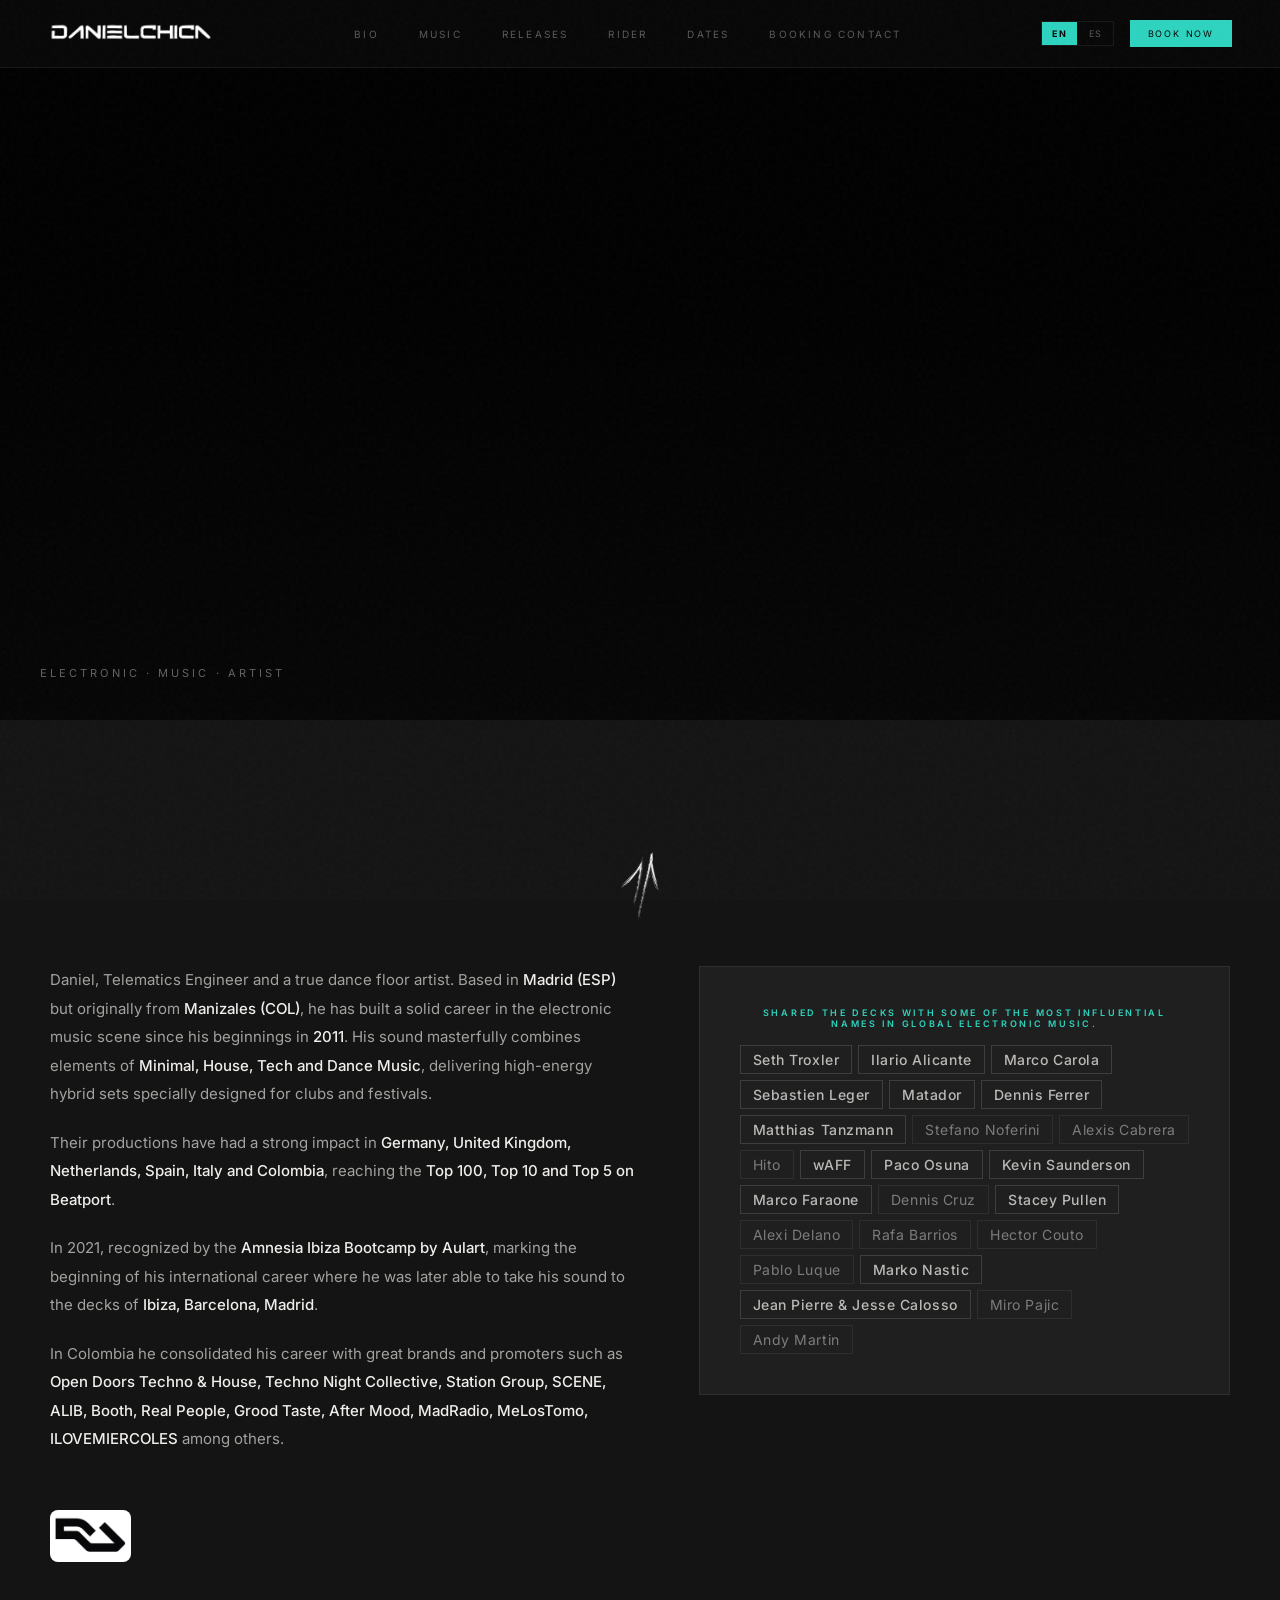
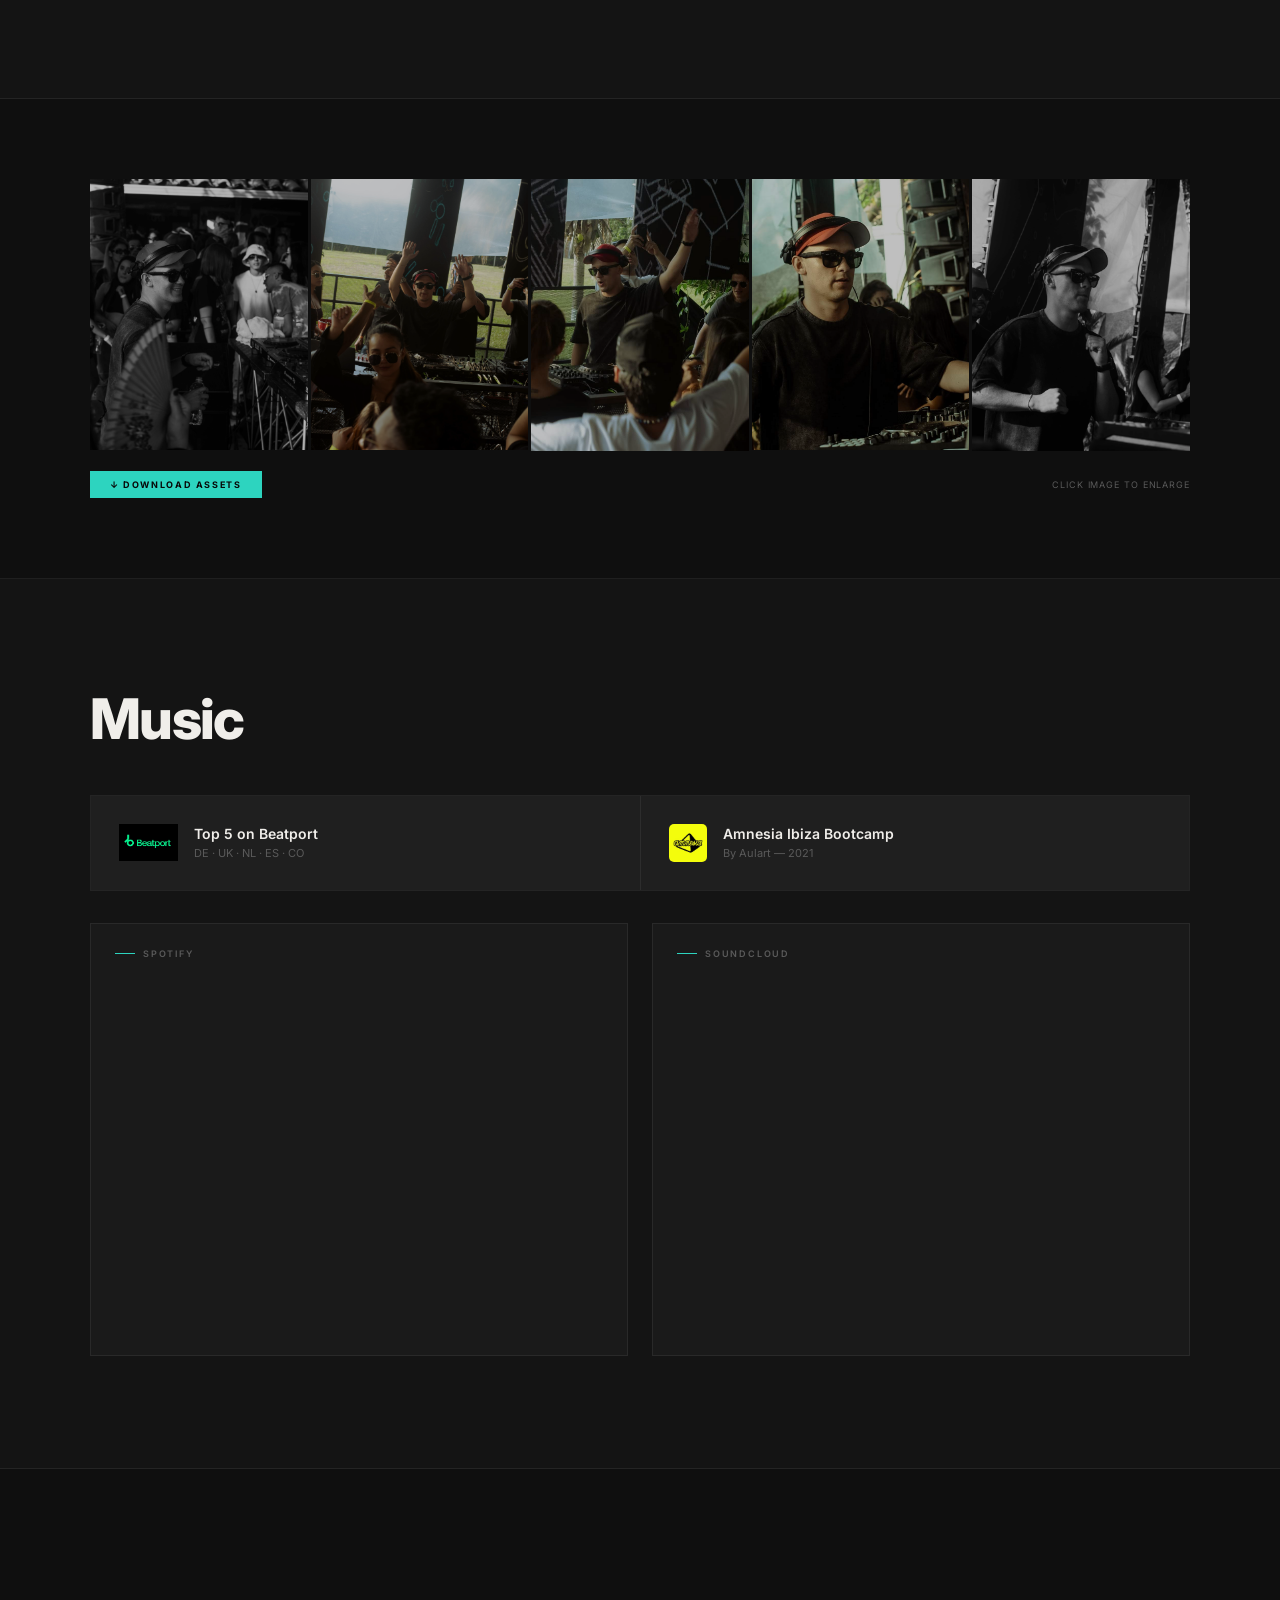
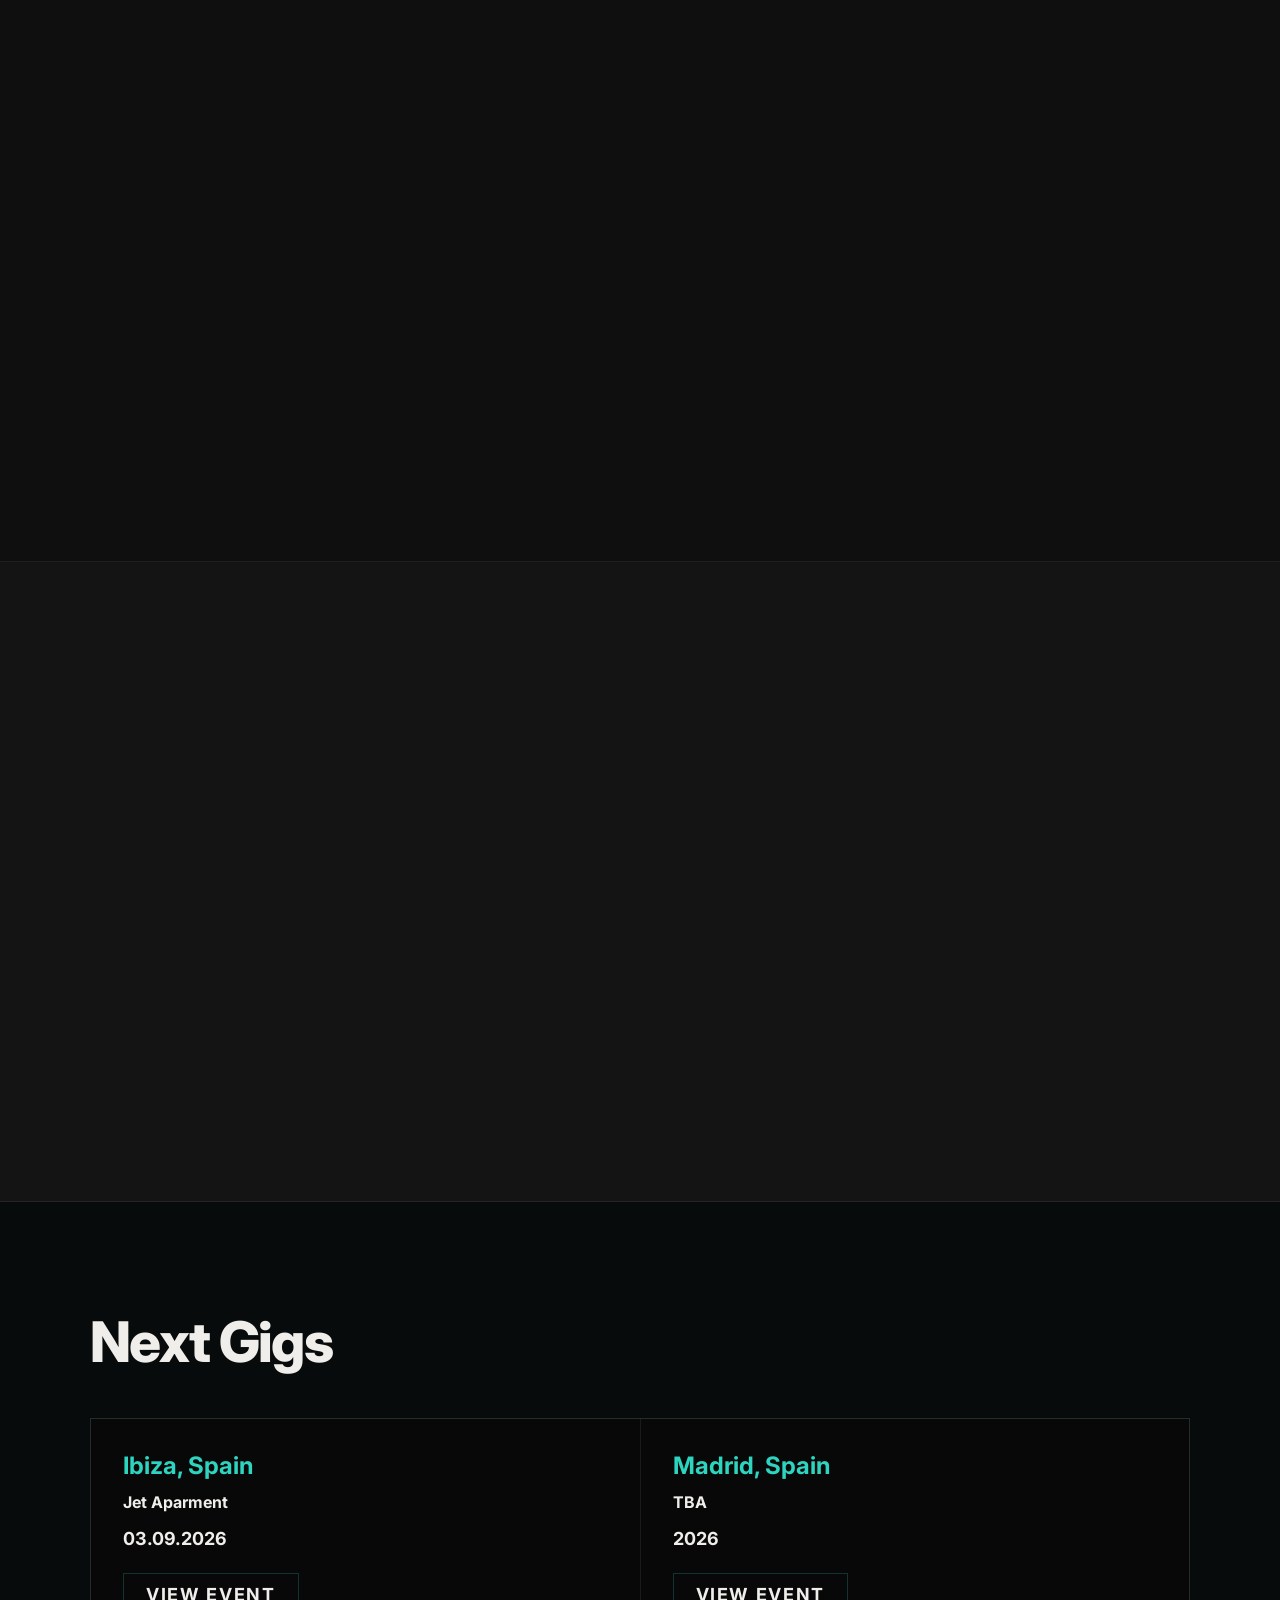
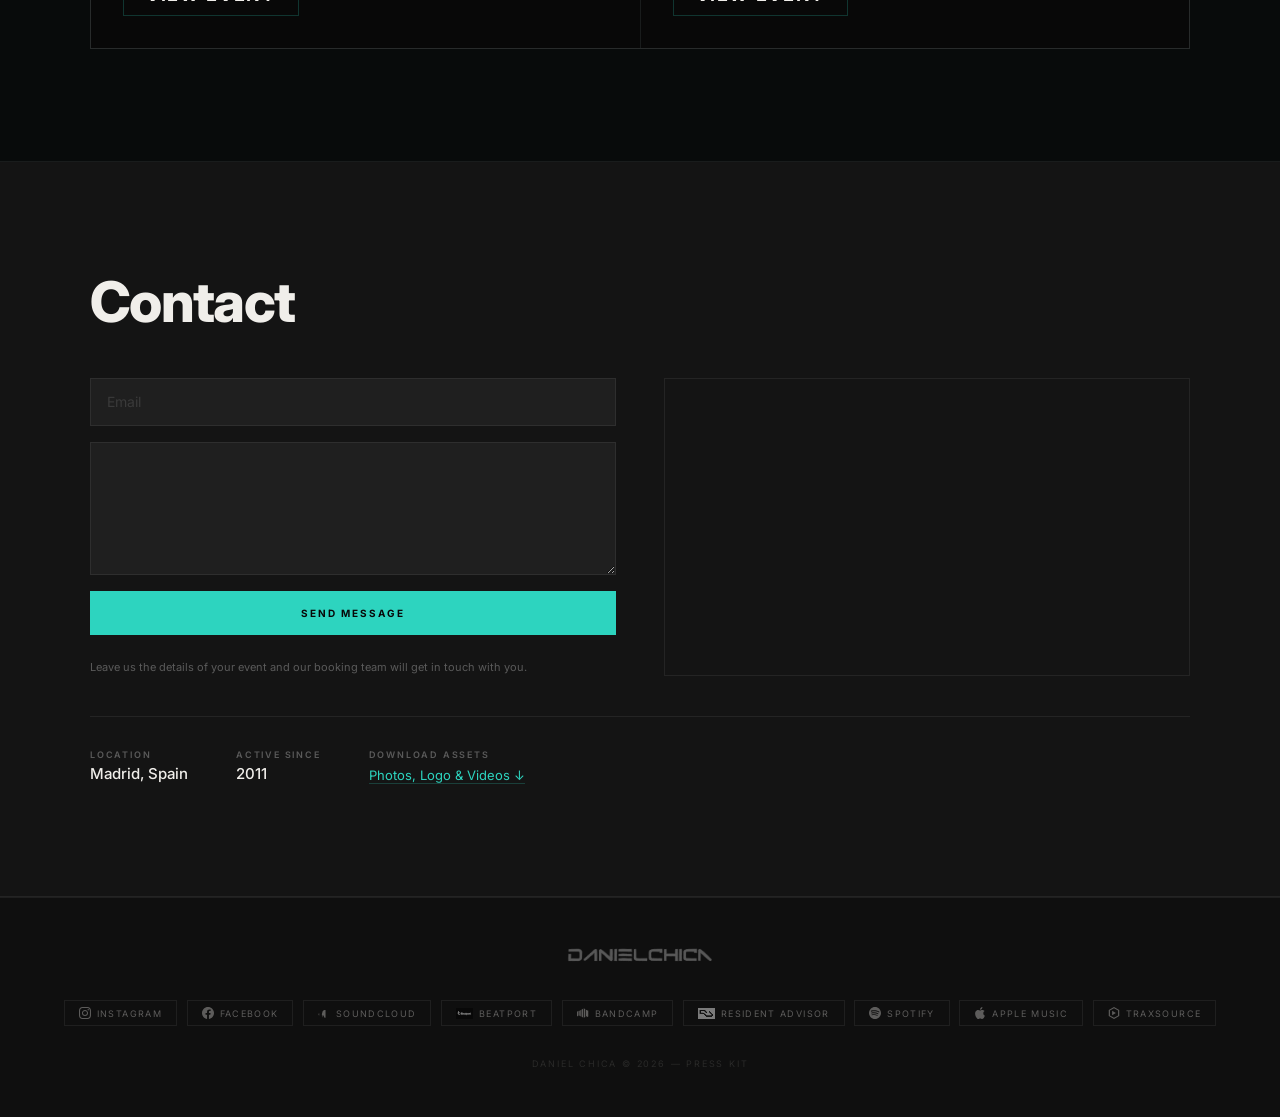
==== commit 807ead25: "Refactor bio section layout and styles" ====
--- a/index.html
+++ b/index.html
@@ -21,6 +21,21 @@
 [data-lang="en"] [data-es], [data-lang="es"] [data-en] { display:none; }
 [data-lang="en"] [data-en], [data-lang="es"] [data-es] { display:revert; }
 </style>
+<style>
+/* BIO: two-column layout (desktop) */
+.bio-mark{margin-bottom:2.5rem;}
+.bio-wrap{max-width:1180px;margin:0 auto;display:grid;grid-template-columns:minmax(0,1.1fr) minmax(0,1fr);gap:4rem;align-items:start;}
+.bio-col-text > center{text-align:left;}
+.bio-col-text .bio-text:last-of-type{margin-bottom:0;}
+.bio-col-djs .warmup-box{margin-top:0;position:sticky;top:6.5rem;}
+/* BIO: single column (mobile / tablet) */
+@media(max-width:900px){
+  .bio-mark{margin-bottom:1.25rem;}
+  .bio-wrap{grid-template-columns:1fr;gap:2rem;}
+  .bio-col-text > center{text-align:center;}
+  .bio-col-djs .warmup-box{position:static;}
+}
+</style>
 </head>
 <body>
 
@@ -71,10 +86,12 @@
 </div>
 
 <!-- BIO -->
-<section>
-      <center><br>
+<section class="bio-section">
+      <center class="bio-mark"><br>
           <img class="hero-iso" src="images/logos/flecha.png" alt="">
       </center>
+  <div class="bio-wrap">
+    <div class="bio-col bio-col-text">
         <p class="bio-text reveal" data-en>Daniel, Telematics Engineer and a true dance floor artist. Based in <strong>Madrid (ESP)</strong> but originally from <strong>Manizales (COL)</strong>, he has built a solid career in the electronic music scene since his beginnings in <strong>2011</strong>. His sound masterfully combines elements of <strong>Minimal, House, Tech and Dance Music</strong>, delivering high-energy hybrid sets specially designed for clubs and festivals.</p>
         <p class="bio-text reveal" data-es>Daniel, Ingeniero en Telemática y un verdadero artista de pista de baile. Radicado en <strong>Madrid (ESP)</strong> pero originario de <strong>Manizales (COL)</strong>, ha construido una sólida carrera en la escena de la música electrónica desde sus inicios en <strong>2011</strong>. Su sonido combina magistralmente elementos de <strong>Minimal, House, Tech y Dance Music</strong>, ofreciendo sets híbridos de alta energía especialmente diseñados para clubs y festivales.</p>
 
@@ -96,11 +113,16 @@
         </div>
 
       </center>
+    </div>
+    <aside class="bio-col bio-col-djs">
         <div class="warmup-box reveal">
           <center><div class="section-tag" style="margin-bottom:1rem;" data-en>Shared the decks with some of the most influential names in global electronic music.</div>
           <div class="section-tag" style="margin-bottom:1rem;" data-es>Compartió las cabinas con algunos de los nombres más influyentes de la música electrónica mundial.</div></center>
           <div class="dj-grid" id="djs"></div>
-        </div></section>
+        </div>
+    </aside>
+  </div>
+</section>
 
 <!-- GALLERY -->
 <section style="padding-top:5rem;padding-bottom:5rem;">
